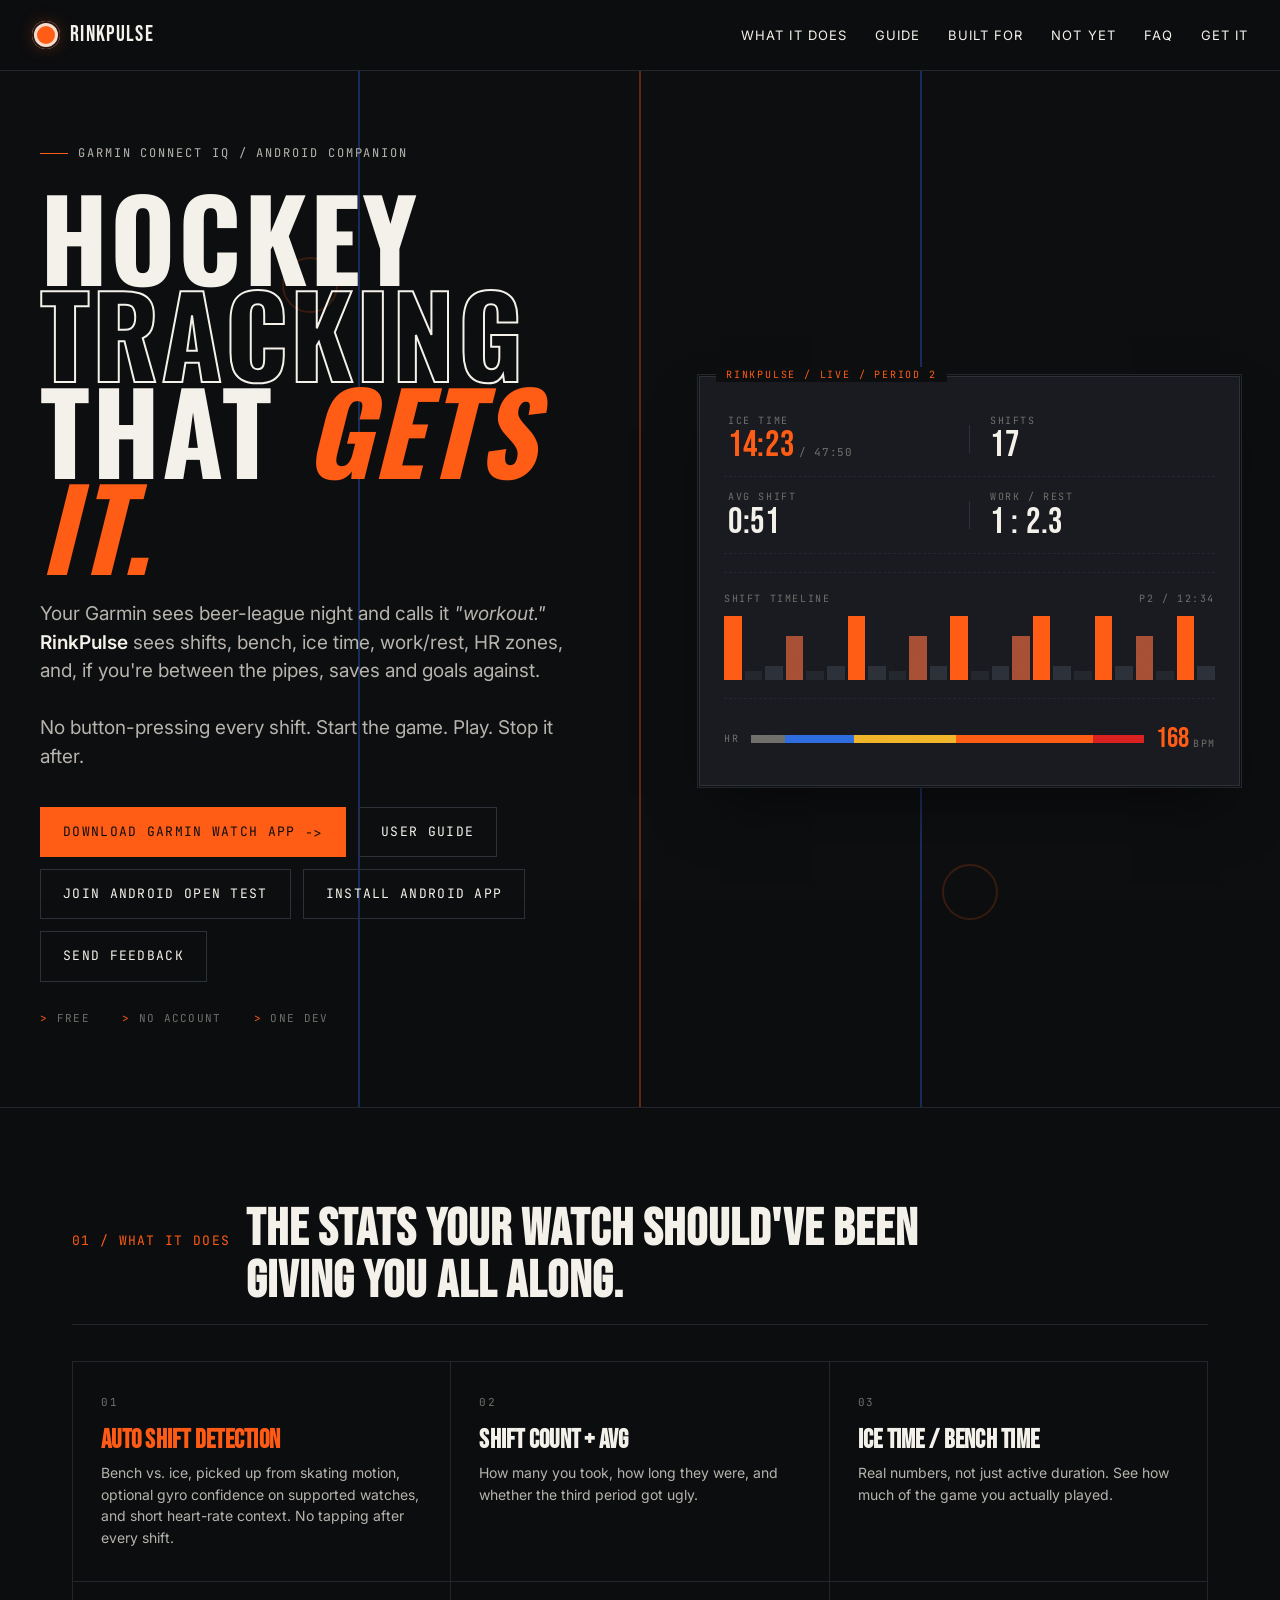
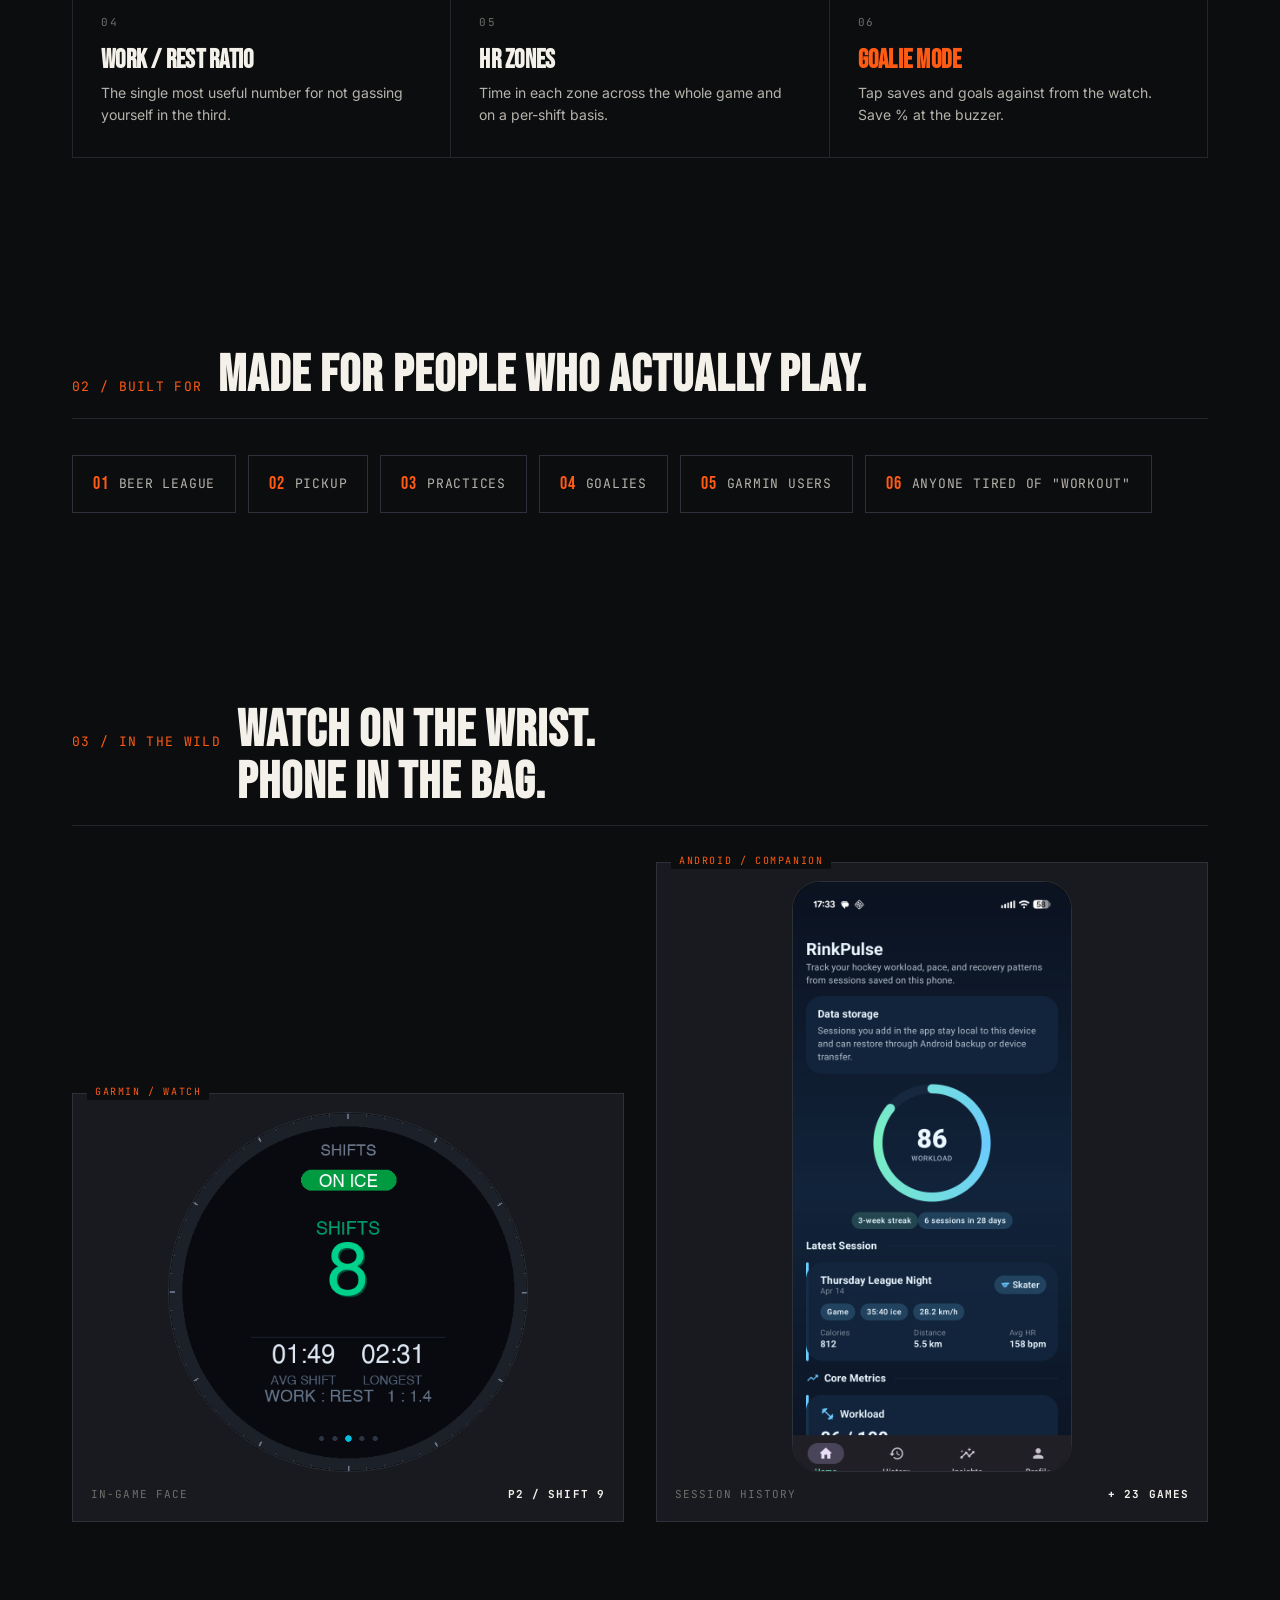
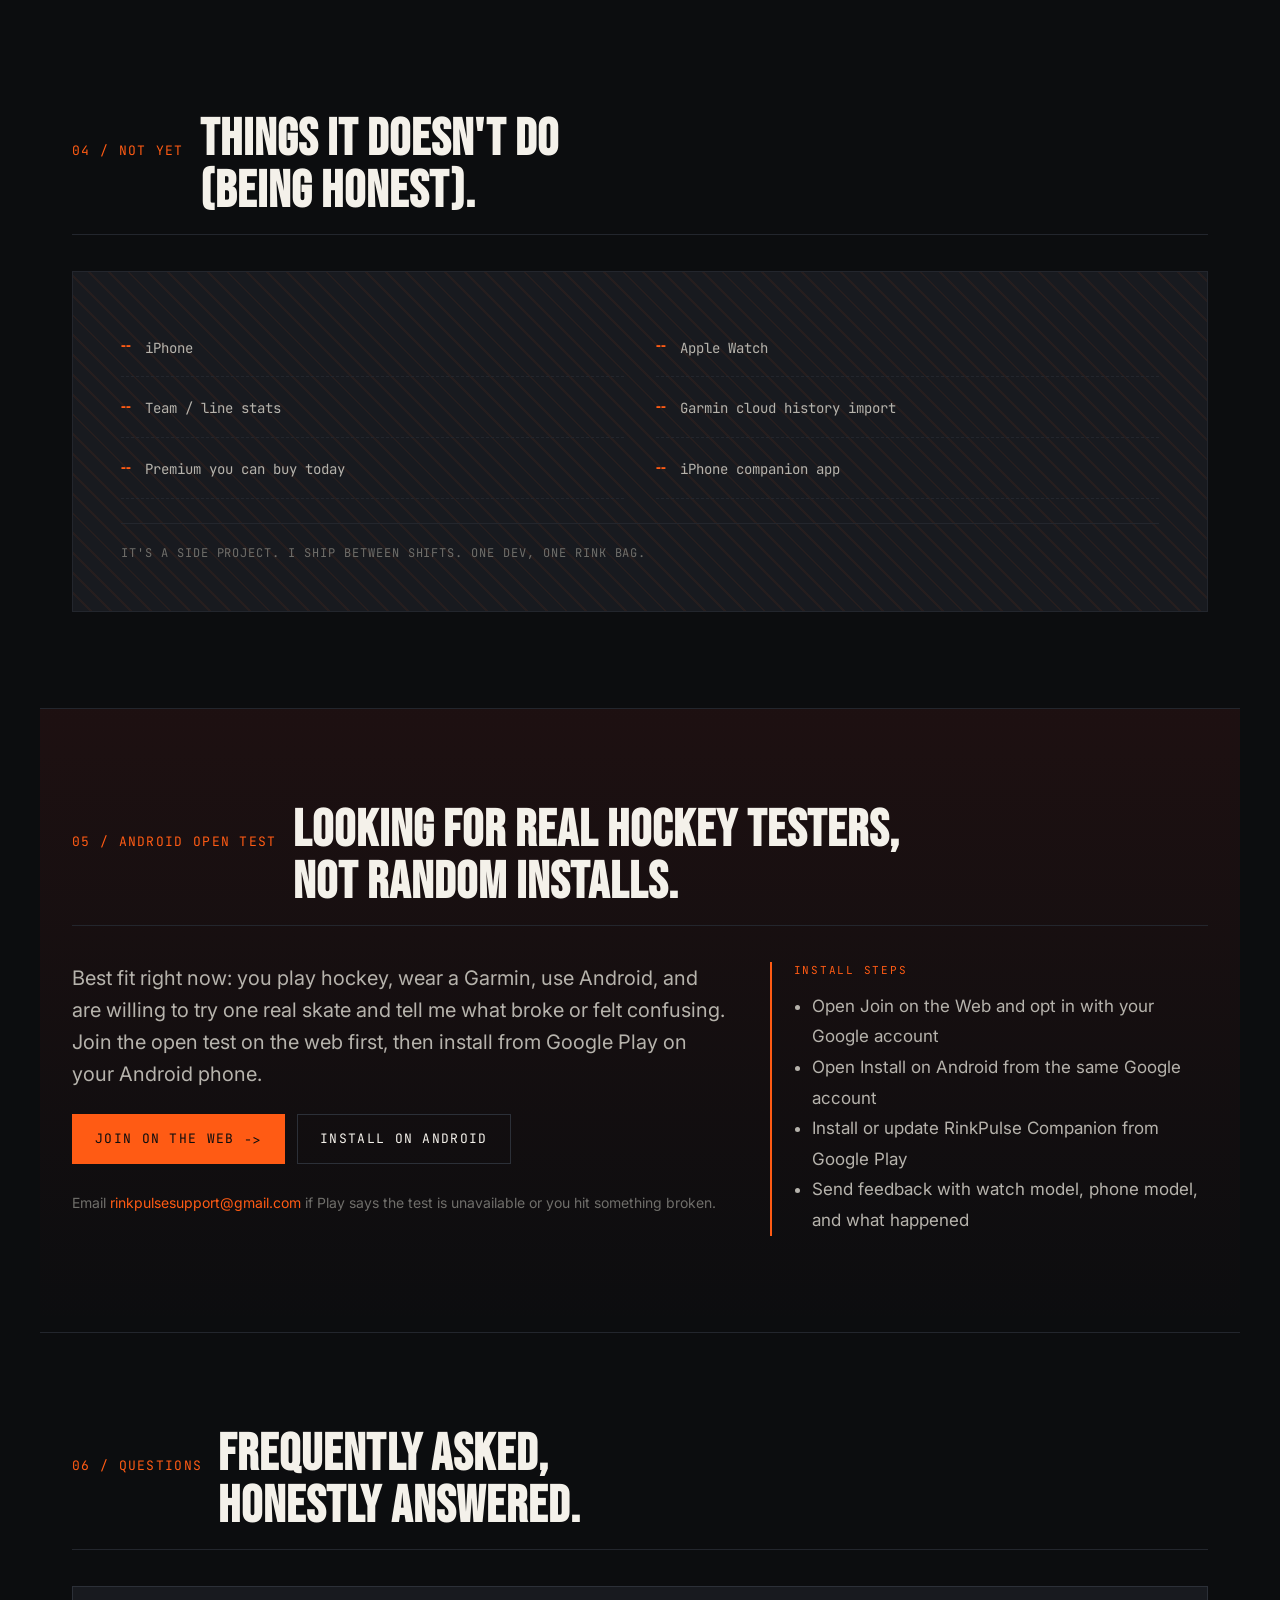
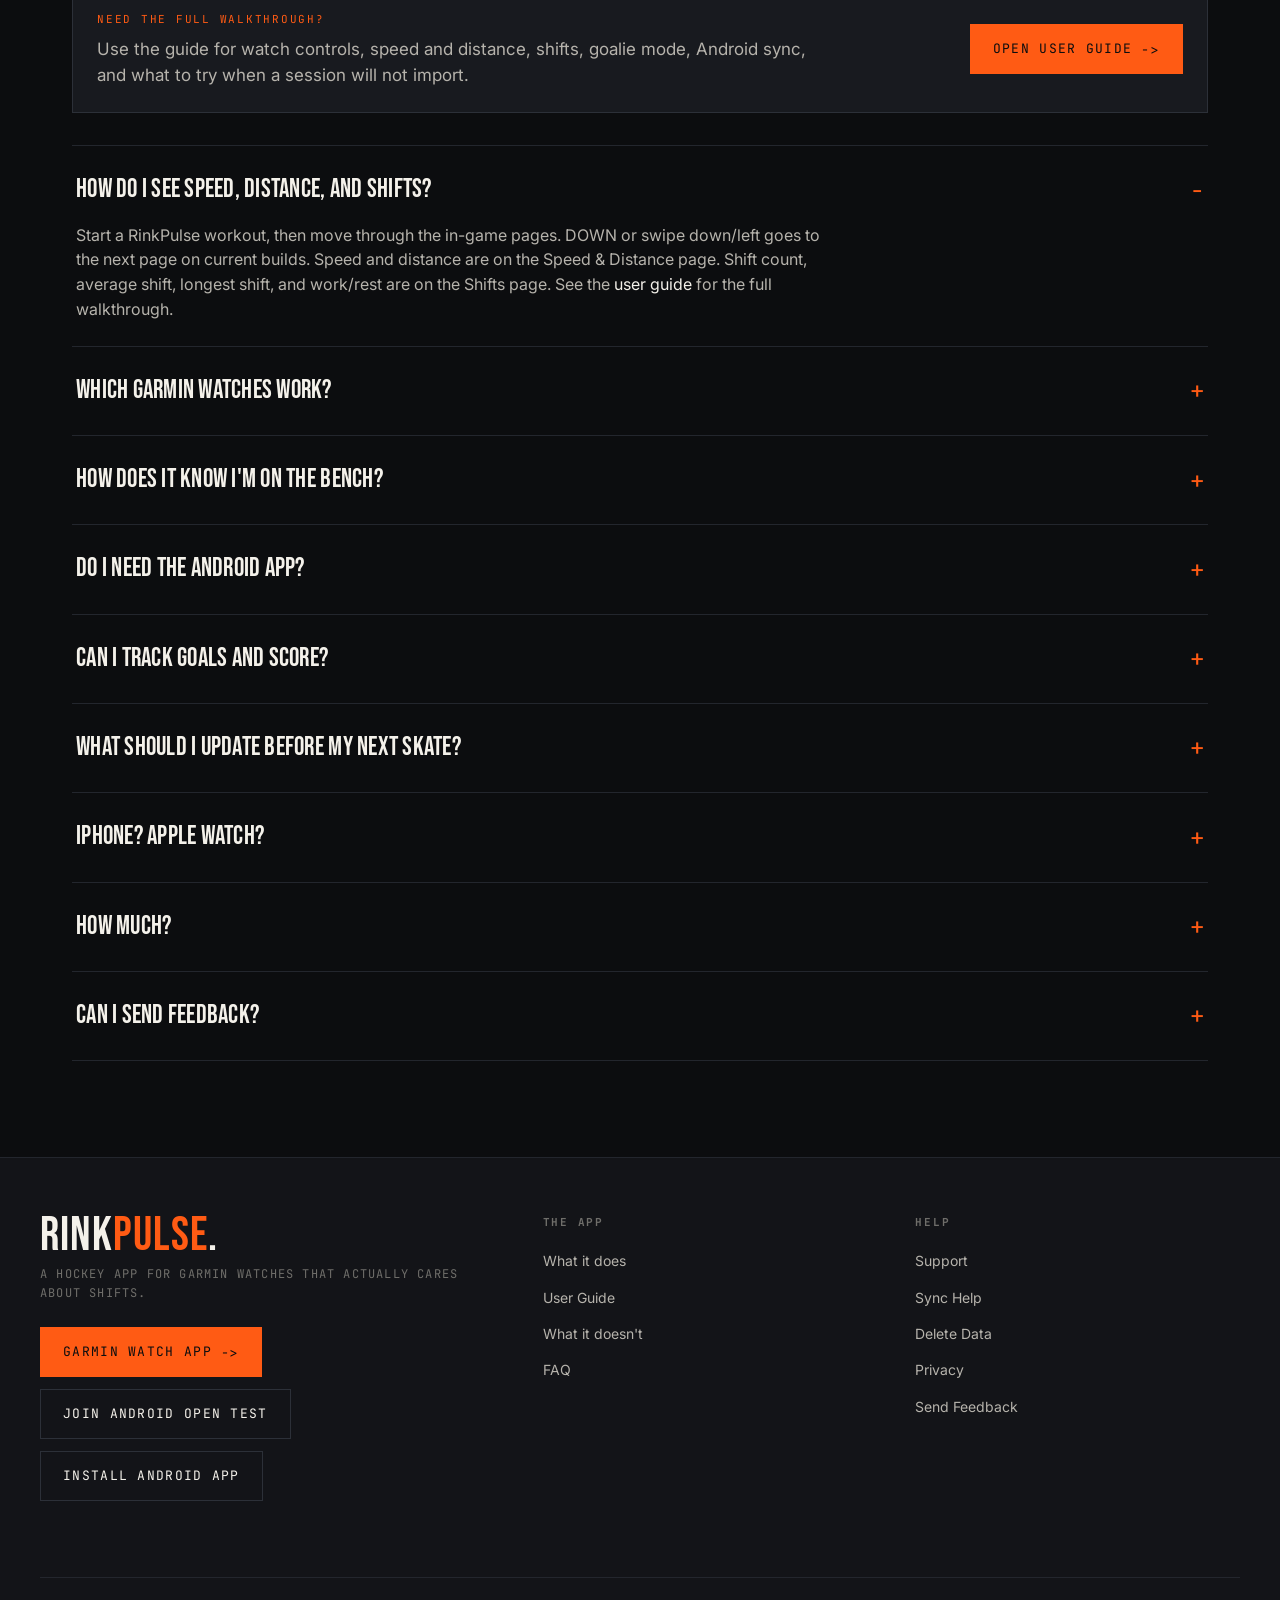
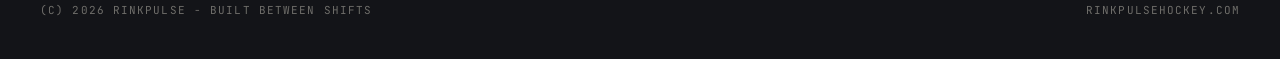
==== index.html @ 3468dbdd "Add Android open test install directions" ====
<!doctype html>
<html lang="en" data-theme="dark" data-hero="stencil">
<head>
<meta charset="utf-8" />
<meta name="viewport" content="width=device-width,initial-scale=1" />
<title>RinkPulse - hockey shifts on your Garmin</title>
<meta name="description" content="A Garmin watch app that actually tracks hockey: shifts, ice time, bench time, work/rest, HR zones, goalie stats. Plus an Android companion." />
<link rel="canonical" href="https://rinkpulsehockey.com/" />
<meta property="og:title" content="RinkPulse - hockey shifts on your Garmin" />
<meta property="og:description" content="A Garmin watch app that tracks hockey shifts, ice time, bench time, work/rest, HR zones, goalie stats, and Android session history." />
<meta property="og:url" content="https://rinkpulsehockey.com/" />
<meta property="og:type" content="website" />
<meta property="og:site_name" content="RinkPulse" />
<meta property="og:image" content="https://rinkpulsehockey.com/assets/logo.png" />
<meta property="og:image:alt" content="RinkPulse logo" />
<meta name="twitter:card" content="summary" />
<meta name="twitter:title" content="RinkPulse - hockey shifts on your Garmin" />
<meta name="twitter:description" content="A Garmin watch app that actually tracks hockey: shifts, ice time, bench time, work/rest, HR zones, goalie stats. Plus an Android companion." />
<meta name="twitter:image" content="https://rinkpulsehockey.com/assets/logo.png" />
<meta name="twitter:image:alt" content="RinkPulse logo" />
<script type="application/ld+json">
{
  "@context": "https://schema.org",
  "@type": "MobileApplication",
  "name": "RinkPulse",
  "operatingSystem": "Garmin Connect IQ, Android",
  "applicationCategory": "SportsApplication",
  "description": "A Garmin watch app that tracks hockey shifts, ice time, bench time, work/rest, HR zones, goalie stats, and Android session history.",
  "url": "https://rinkpulsehockey.com/",
  "image": "https://rinkpulsehockey.com/assets/logo.png",
  "offers": {
    "@type": "Offer",
    "price": "0",
    "priceCurrency": "USD"
  }
}
</script>
<link rel="preconnect" href="https://fonts.googleapis.com" />
<link rel="preconnect" href="https://fonts.gstatic.com" crossorigin />
<link href="https://fonts.googleapis.com/css2?family=Bebas+Neue&family=Oswald:wght@500;700&family=Inter:wght@400;500;600&family=JetBrains+Mono:wght@400;500&family=Playfair+Display:ital,wght@1,900&display=swap" rel="stylesheet" />
<link rel="stylesheet" href="styles.css" />
</head>
<body>

<!-- =============== NAV =============== -->
<header class="nav">
  <a class="brand" href="#top">
    <span class="brand-mark" aria-hidden="true"></span>
    RINKPULSE
  </a>
  <nav class="nav-links">
    <a href="#what">What it does</a>
    <a href="guide.html">Guide</a>
    <a href="#built-for">Built for</a>
    <a href="#not-yet">Not yet</a>
    <a href="#faq">FAQ</a>
    <a href="#get">Get it</a>
  </nav>
</header>

<!-- =============== HERO =============== -->
<section class="hero" id="top">
  <div class="hero-rink-lines" aria-hidden="true"></div>
  <div class="hero-center-line" aria-hidden="true"></div>
  <div class="hero-faceoff f1" aria-hidden="true"></div>
  <div class="hero-faceoff f2" aria-hidden="true"></div>

  <div class="hero-grid">
    <div>
      <div class="hero-eyebrow">Garmin Connect IQ / Android Companion</div>
      <h1 class="hero-title">
        Hockey<br />
        <span class="stroke">tracking</span><br />
        that <span class="accent">gets it.</span>
      </h1>
      <p class="hero-sub">
        Your Garmin sees beer-league night and calls it <em>"workout."</em>
        <strong>RinkPulse</strong> sees shifts, bench, ice time, work/rest, HR zones, and, if you're between the pipes, saves and goals against.
        <br /><br />
        No button-pressing every shift. Start the game. Play. Stop it after.
      </p>
      <div class="hero-ctas">
        <a class="btn btn-primary" href="#get-watch">Download Garmin Watch App <span class="btn-arrow">-&gt;</span></a>
        <a class="btn" href="guide.html">User Guide</a>
        <a class="btn" href="https://play.google.com/apps/testing/com.rinkpulse.companion" target="_blank" rel="noopener">Join Android Open Test</a>
        <a class="btn" href="https://play.google.com/store/apps/details?id=com.rinkpulse.companion" target="_blank" rel="noopener">Install Android App</a>
        <a class="btn" href="mailto:rinkpulsesupport@gmail.com">Send Feedback</a>
      </div>
      <div class="hero-meta">
        <span>Free</span>
        <span>No Account</span>
        <span>One Dev</span>
      </div>
    </div>

    <!-- Scoreboard mock -->
    <div class="scoreboard" aria-label="Sample game stats">
      <div class="sb-row">
        <div>
          <div class="sb-label">Ice time</div>
          <div class="sb-value accent">14:23<span class="sb-unit">/ 47:50</span></div>
        </div>
        <div class="sb-divider"></div>
        <div>
          <div class="sb-label">Shifts</div>
          <div class="sb-value">17</div>
        </div>
      </div>
      <div class="sb-row">
        <div>
          <div class="sb-label">Avg shift</div>
          <div class="sb-value">0:51</div>
        </div>
        <div class="sb-divider"></div>
        <div>
          <div class="sb-label">Work / rest</div>
          <div class="sb-value">1 : 2.3</div>
        </div>
      </div>

      <div class="shift-chart" aria-label="Shift timeline">
        <div class="shift-chart-label">
          <span>Shift Timeline</span>
          <span>P2 / 12:34</span>
        </div>
        <div class="shift-bars" aria-hidden="true">
          <span class="shift-bar ice"></span>
          <span class="shift-bar bench-low"></span>
          <span class="shift-bar bench"></span>
          <span class="shift-bar ice-mid"></span>
          <span class="shift-bar bench-low"></span>
          <span class="shift-bar bench"></span>
          <span class="shift-bar ice"></span>
          <span class="shift-bar bench"></span>
          <span class="shift-bar bench-low"></span>
          <span class="shift-bar ice-mid"></span>
          <span class="shift-bar bench"></span>
          <span class="shift-bar ice"></span>
          <span class="shift-bar bench-low"></span>
          <span class="shift-bar bench"></span>
          <span class="shift-bar ice-mid"></span>
          <span class="shift-bar ice"></span>
          <span class="shift-bar bench"></span>
          <span class="shift-bar bench-low"></span>
          <span class="shift-bar ice"></span>
          <span class="shift-bar bench"></span>
          <span class="shift-bar ice-mid"></span>
          <span class="shift-bar bench-low"></span>
          <span class="shift-bar ice"></span>
          <span class="shift-bar bench"></span>
        </div>
      </div>

      <div class="hr-strip">
        <div class="hr-label">HR</div>
        <div class="hr-bar" aria-hidden="true">
          <span class="z1"></span>
          <span class="z2"></span>
          <span class="z3"></span>
          <span class="z4"></span>
          <span class="z5"></span>
        </div>
        <div class="hr-bpm">168<small>BPM</small></div>
      </div>
    </div>
  </div>
</section>

<!-- =============== WHAT IT DOES =============== -->
<section class="section" id="what">
  <div class="section-head">
    <span class="section-num">01 / WHAT IT DOES</span>
    <h2 class="section-title">The stats your watch should've been<br />giving you all along.</h2>
  </div>

  <div class="features">
    <div class="feature highlight">
      <div class="feature-num">01</div>
      <h3 class="feature-title">Auto Shift Detection</h3>
      <p class="feature-desc">Bench vs. ice, picked up from skating motion, optional gyro confidence on supported watches, and short heart-rate context. No tapping after every shift.</p>
    </div>
    <div class="feature">
      <div class="feature-num">02</div>
      <h3 class="feature-title">Shift Count + Avg</h3>
      <p class="feature-desc">How many you took, how long they were, and whether the third period got ugly.</p>
    </div>
    <div class="feature">
      <div class="feature-num">03</div>
      <h3 class="feature-title">Ice Time / Bench Time</h3>
      <p class="feature-desc">Real numbers, not just active duration. See how much of the game you actually played.</p>
    </div>
    <div class="feature">
      <div class="feature-num">04</div>
      <h3 class="feature-title">Work / Rest Ratio</h3>
      <p class="feature-desc">The single most useful number for not gassing yourself in the third.</p>
    </div>
    <div class="feature">
      <div class="feature-num">05</div>
      <h3 class="feature-title">HR Zones</h3>
      <p class="feature-desc">Time in each zone across the whole game and on a per-shift basis.</p>
    </div>
    <div class="feature highlight">
      <div class="feature-num">06</div>
      <h3 class="feature-title">Goalie Mode</h3>
      <p class="feature-desc">Tap saves and goals against from the watch. Save % at the buzzer.</p>
    </div>
  </div>
</section>

<!-- =============== BUILT FOR =============== -->
<section class="section" id="built-for">
  <div class="section-head">
    <span class="section-num">02 / BUILT FOR</span>
    <h2 class="section-title">Made for people who actually play.</h2>
  </div>

  <div class="chips">
    <span class="chip"><span class="chip-num">01</span> Beer League</span>
    <span class="chip"><span class="chip-num">02</span> Pickup</span>
    <span class="chip"><span class="chip-num">03</span> Practices</span>
    <span class="chip"><span class="chip-num">04</span> Goalies</span>
    <span class="chip"><span class="chip-num">05</span> Garmin Users</span>
    <span class="chip"><span class="chip-num">06</span> Anyone Tired Of "Workout"</span>
  </div>
</section>

<!-- =============== SAMPLE / SCREENS =============== -->
<section class="section" id="screens">
  <div class="section-head">
    <span class="section-num">03 / IN THE WILD</span>
    <h2 class="section-title">Watch on the wrist.<br />Phone in the bag.</h2>
  </div>

  <div class="screens">
    <div class="device device-watch">
      <div class="device-label">GARMIN / WATCH</div>
      <div class="device-frame">
        <img src="assets/watch-screenshot.png" alt="RinkPulse Garmin watch shift screen" />
      </div>
      <div class="device-foot">
        <span>In-game face</span>
        <strong>P2 / SHIFT 9</strong>
      </div>
    </div>

    <div class="device device-phone">
      <div class="device-label">ANDROID / COMPANION</div>
      <div class="device-frame">
        <img src="assets/phone-screenshot.png" alt="RinkPulse Android Companion home screen" />
      </div>
      <div class="device-foot">
        <span>Session history</span>
        <strong>+ 23 GAMES</strong>
      </div>
    </div>
  </div>
</section>

<!-- =============== NOT YET =============== -->
<section class="section" id="not-yet">
  <div class="section-head">
    <span class="section-num">04 / NOT YET</span>
    <h2 class="section-title">Things it doesn't do<br />(being honest).</h2>
  </div>

  <div class="not-yet">
    <ul class="not-yet-list">
      <li>iPhone</li>
      <li>Apple Watch</li>
      <li>Team / line stats</li>
      <li>Garmin cloud history import</li>
      <li>Premium you can buy today</li>
      <li>iPhone companion app</li>
    </ul>
    <div class="not-yet-aside">
      It's a side project. I ship between shifts. One dev, one rink bag.
    </div>
  </div>
</section>

<!-- =============== FAQ =============== -->
<section class="section beta-section" id="beta">
  <div class="section-head">
    <span class="section-num">05 / ANDROID OPEN TEST</span>
    <h2 class="section-title">Looking for real hockey testers,<br />not random installs.</h2>
  </div>

  <div class="beta-grid">
    <div>
      <p class="beta-copy">
        Best fit right now: you play hockey, wear a Garmin, use Android, and are willing to try one real skate and tell me what broke or felt confusing. Join the open test on the web first, then install from Google Play on your Android phone.
      </p>
      <div class="hero-ctas">
        <a class="btn btn-primary" href="https://play.google.com/apps/testing/com.rinkpulse.companion" target="_blank" rel="noopener">Join on the Web <span class="btn-arrow">-&gt;</span></a>
        <a class="btn" href="https://play.google.com/store/apps/details?id=com.rinkpulse.companion" target="_blank" rel="noopener">Install on Android</a>
      </div>
      <p class="beta-email-fallback">Email <a href="mailto:rinkpulsesupport@gmail.com?subject=RinkPulse%20Android%20Open%20Test%20Feedback">rinkpulsesupport@gmail.com</a> if Play says the test is unavailable or you hit something broken.</p>
    </div>
    <div class="beta-checklist" aria-label="Open test feedback details">
      <div class="beta-checklist-title">Install steps</div>
      <ul>
        <li>Open Join on the Web and opt in with your Google account</li>
        <li>Open Install on Android from the same Google account</li>
        <li>Install or update RinkPulse Companion from Google Play</li>
        <li>Send feedback with watch model, phone model, and what happened</li>
      </ul>
    </div>
  </div>
</section>

<section class="section" id="faq">
  <div class="section-head">
    <span class="section-num">06 / QUESTIONS</span>
    <h2 class="section-title">Frequently asked,<br />honestly answered.</h2>
  </div>

  <div class="faq-guide-link">
    <div>
      <div class="faq-guide-kicker">Need the full walkthrough?</div>
      <p>Use the guide for watch controls, speed and distance, shifts, goalie mode, Android sync, and what to try when a session will not import.</p>
    </div>
    <a class="btn btn-primary" href="guide.html">Open User Guide <span class="btn-arrow">-&gt;</span></a>
  </div>

  <div class="faq">
    <details open>
      <summary>How do I see speed, distance, and shifts?</summary>
      <div class="faq-body">Start a RinkPulse workout, then move through the in-game pages. DOWN or swipe down/left goes to the next page on current builds. Speed and distance are on the Speed &amp; Distance page. Shift count, average shift, longest shift, and work/rest are on the Shifts page. See the <a href="guide.html">user guide</a> for the full walkthrough.</div>
    </details>
    <details>
      <summary>Which Garmin watches work?</summary>
      <div class="faq-body">A wide set of Forerunner, fenix, Instinct, Venu, vivoactive, epix, Enduro, MARQ, D2, Descent, and Approach watches that support Connect IQ watch apps. If your watch can install third-party Connect IQ apps, it may be supported.</div>
    </details>
    <details>
      <summary>How does it know I'm on the bench?</summary>
      <div class="faq-body">Motion, speed/distance evidence when available, short heart-rate context, and gyroscope-backed confidence on supported watches. It is not perfect, especially on weird bench changes or short shifts, but the goal is no button pressing every shift.</div>
    </details>
    <details>
      <summary>Do I need the Android app?</summary>
      <div class="faq-body">No. The watch works standalone and shows you workout stats post-game. The Android app is for keeping session history, looking at HR/shift charts on a bigger screen, and editing score or personal stats after a manual entry or Garmin import. If you want to help test Android, join the Play open test and send feedback with your Garmin watch model, Android phone model, and what kind of skate you tried.</div>
    </details>
    <details>
      <summary>Can I track goals and score?</summary>
      <div class="faq-body">Yes, but skater scorekeeping is handled in RinkPulse Companion after the session instead of on the watch during play. Open the session on Android and use Edit Stats for goals, assists, plus/minus, team score, opponent score, or notes. Goalie mode still supports save and goal-against entry from the watch.</div>
    </details>
    <details>
      <summary>What should I update before my next skate?</summary>
      <div class="faq-body">Update RinkPulse on your Garmin watch from Connect IQ and update RinkPulse Companion on Android from Google Play or the open test link. Open the Android app once after updating so it can check the watch connection and prepare its local history backup. If your Android history looks wrong, do not uninstall or clear app storage before contacting support.</div>
    </details>
    <details>
      <summary>iPhone? Apple Watch?</summary>
      <div class="faq-body">Not yet. Possibly. No promise on timing. It's a side project.</div>
    </details>
    <details>
      <summary>How much?</summary>
      <div class="faq-body">Free right now. No ads. The Garmin watch app and local Android history do not require an account. Optional Android cloud saves use a RinkPulse Companion sign-in. Premium purchase is not live.</div>
    </details>
    <details>
      <summary>Can I send feedback?</summary>
      <div class="faq-body">Please. <a href="mailto:rinkpulsesupport@gmail.com">rinkpulsesupport@gmail.com</a>. Bug reports with watch model, phone model, and what happened are gold.</div>
    </details>
  </div>
</section>

<!-- =============== FOOTER =============== -->
<footer class="footer" id="get">
  <div class="footer-wrap">
    <div>
      <div class="footer-brand">RINK<span class="accent">PULSE</span>.</div>
      <div class="footer-tag">A hockey app for Garmin watches that actually cares about shifts.</div>
      <div class="hero-ctas" style="margin-top:24px;">
        <a id="get-watch" class="btn btn-primary" href="https://apps.garmin.com/en-US/apps/036b4e61-03af-4946-bc52-89ec13ca7724" target="_blank" rel="noopener">Garmin Watch App <span class="btn-arrow">-&gt;</span></a>
        <a id="get-android" class="btn" href="https://play.google.com/apps/testing/com.rinkpulse.companion" target="_blank" rel="noopener">Join Android Open Test</a>
        <a class="btn" href="https://play.google.com/store/apps/details?id=com.rinkpulse.companion" target="_blank" rel="noopener">Install Android App</a>
      </div>
    </div>
    <div class="footer-col">
      <h4>The App</h4>
      <ul>
        <li><a href="#what">What it does</a></li>
        <li><a href="guide.html">User Guide</a></li>
        <li><a href="#not-yet">What it doesn't</a></li>
        <li><a href="#faq">FAQ</a></li>
      </ul>
    </div>
    <div class="footer-col">
      <h4>Help</h4>
      <ul>
        <li><a href="support.html">Support</a></li>
        <li><a href="guide.html#sync">Sync Help</a></li>
        <li><a href="data-deletion.html">Delete Data</a></li>
        <li><a href="privacy-policy.html">Privacy</a></li>
        <li><a href="mailto:rinkpulsesupport@gmail.com">Send Feedback</a></li>
      </ul>
    </div>
  </div>
  <div class="footer-base">
    <span>(c) 2026 RinkPulse - Built between shifts</span>
    <span>rinkpulsehockey.com</span>
  </div>
</footer>

</body>
</html>
---- styles.css ----
/* RinkPulse - locker-room dark, penalty-box orange */

:root {
  --bg: #0c0d0f;
  --bg-2: #131418;
  --panel: #181a1f;
  --line: #23262d;
  --line-2: #2c3038;
  --ink: #f4f1ea;
  --ink-dim: #b6b3ac;
  --ink-mute: #6f6e6a;
  --accent: #ff5b14;        /* penalty-box orange */
  --accent-ink: #0c0d0f;
  --hr-low: #2d6cdf;
  --hr-mid: #f0b429;
  --hr-high: #ff5b14;
  --hr-max: #d92020;
  --grain: 0.04;
  --display: "Bebas Neue", "Oswald", "Helvetica Neue", Arial, sans-serif;
  --body: "Inter", "Helvetica Neue", Arial, sans-serif;
  --mono: "JetBrains Mono", ui-monospace, "SF Mono", Menlo, monospace;
}

[data-theme="ice"] {
  --bg: #f3f5f8;
  --bg-2: #e7ecf2;
  --panel: #ffffff;
  --line: #d6dde6;
  --line-2: #c1cad6;
  --ink: #0c1018;
  --ink-dim: #3b4250;
  --ink-mute: #7a8392;
  --accent-ink: #ffffff;
  --grain: 0.025;
}

* { box-sizing: border-box; }
html, body { margin: 0; padding: 0; }
body {
  background: var(--bg);
  color: var(--ink);
  font-family: var(--body);
  font-size: 17px;
  line-height: 1.55;
  -webkit-font-smoothing: antialiased;
  text-rendering: optimizeLegibility;
  overflow-x: hidden;
}
img { max-width: 100%; display: block; }
a { color: var(--ink); text-decoration: none; }
a:hover { color: var(--accent); }

/* Subtle film grain over everything */
body::before {
  content: "";
  position: fixed; inset: 0;
  pointer-events: none;
  z-index: 100;
  background-image: url("data:image/svg+xml;utf8,<svg xmlns='http://www.w3.org/2000/svg' width='160' height='160'><filter id='n'><feTurbulence type='fractalNoise' baseFrequency='0.9' numOctaves='2' stitchTiles='stitch'/><feColorMatrix values='0 0 0 0 1  0 0 0 0 1  0 0 0 0 1  0 0 0 0.6 0'/></filter><rect width='100%' height='100%' filter='url(%23n)' opacity='1'/></svg>");
  opacity: var(--grain);
  mix-blend-mode: overlay;
}

/* ----------------- NAV ----------------- */
.nav {
  position: sticky; top: 0; z-index: 50;
  display: flex; align-items: center; justify-content: space-between;
  padding: 18px 32px;
  background: color-mix(in oklab, var(--bg) 88%, transparent);
  backdrop-filter: blur(10px);
  border-bottom: 1px solid var(--line);
}
.brand {
  display: flex; align-items: center; gap: 10px;
  font-family: var(--display);
  letter-spacing: 0.06em;
  font-size: 22px;
}
.brand-mark {
  width: 28px; height: 28px;
  border-radius: 50%;
  background: var(--ink);
  position: relative;
  display: grid; place-items: center;
  box-shadow: inset 0 0 0 2px var(--bg);
}
.brand-mark::after {
  content: "";
  width: 18px; height: 18px; border-radius: 50%;
  background: var(--accent);
  box-shadow: 0 0 18px color-mix(in oklab, var(--accent) 60%, transparent);
  animation: pulse 1.6s ease-in-out infinite;
}
@keyframes pulse {
  0%, 100% { transform: scale(0.85); opacity: 0.7; }
  50% { transform: scale(1.05); opacity: 1; }
}
.nav-links {
  display: flex; gap: 28px;
  font-size: 13px; letter-spacing: 0.08em;
  text-transform: uppercase;
  color: var(--ink-dim);
}
.nav-links a:hover { color: var(--ink); }
@media (max-width: 720px) { .nav-links { display: none; } }

/* ----------------- LAYOUT ----------------- */
.section {
  max-width: 1200px;
  margin: 0 auto;
  padding: 96px 32px;
}
.section-head {
  display: flex; align-items: baseline; gap: 16px;
  margin-bottom: 36px;
  border-bottom: 1px solid var(--line);
  padding-bottom: 16px;
}
.section-num {
  font-family: var(--mono);
  font-size: 13px;
  color: var(--accent);
  letter-spacing: 0.1em;
}
.section-title {
  font-family: var(--display);
  font-size: 52px;
  letter-spacing: 0.02em;
  margin: 0;
  line-height: 1;
}
@media (max-width: 720px) {
  .section { padding: 72px 22px; }
  .section-head { display: block; }
  .section-title { font-size: 38px; margin-top: 12px; }
}

/* ----------------- HERO ----------------- */
.hero {
  position: relative;
  padding: 64px 32px 80px;
  border-bottom: 1px solid var(--line);
  overflow: hidden;
}
.hero-rink-lines {
  position: absolute; inset: 0;
  pointer-events: none;
  opacity: 0.5;
}
.hero-rink-lines::before, .hero-rink-lines::after {
  content: "";
  position: absolute;
  top: 0; bottom: 0;
  width: 2px;
}
.hero-rink-lines::before { left: 28%; background: color-mix(in oklab, var(--hr-low) 70%, transparent); }
.hero-rink-lines::after { right: 28%; background: color-mix(in oklab, var(--hr-low) 70%, transparent); }
.hero-center-line {
  position: absolute; left: 50%; top: 0; bottom: 0;
  width: 2px; background: var(--accent);
  opacity: 0.35;
  transform: translateX(-50%);
}
.hero-faceoff {
  position: absolute;
  width: 56px; height: 56px;
  border-radius: 50%;
  border: 2px solid var(--accent);
  opacity: 0.18;
  pointer-events: none;
}
.hero-faceoff.f1 { top: 18%; left: 22%; }
.hero-faceoff.f2 { bottom: 18%; right: 22%; }

.hero-grid {
  position: relative;
  max-width: 1200px;
  margin: 0 auto;
  display: grid;
  grid-template-columns: 1.1fr 1fr;
  gap: 64px;
  align-items: center;
}
@media (max-width: 980px) {
  .hero-grid { grid-template-columns: 1fr; gap: 48px; }
}

.hero-eyebrow {
  display: inline-flex; align-items: center; gap: 10px;
  font-family: var(--mono);
  font-size: 12px;
  letter-spacing: 0.16em;
  text-transform: uppercase;
  color: var(--ink-dim);
  margin-bottom: 24px;
}
.hero-eyebrow::before {
  content: ""; width: 28px; height: 1px; background: var(--accent);
}

.hero-title {
  font-family: var(--display);
  font-size: 112px;
  line-height: 0.86;
  letter-spacing: 0;
  margin: 0 0 28px;
  text-transform: uppercase;
}
.hero-title .accent { color: var(--accent); font-style: italic; }
.hero-title .stroke {
  -webkit-text-stroke: 2px var(--ink);
  color: transparent;
}
@media (max-width: 980px) {
  .hero-title { font-size: 86px; }
}
@media (max-width: 560px) {
  .hero { padding: 44px 20px 64px; }
  .hero-title { font-size: 62px; }
}

.hero-sub {
  font-size: 19px;
  color: var(--ink-dim);
  max-width: 540px;
  margin: 0 0 36px;
  line-height: 1.5;
}
.hero-sub strong { color: var(--ink); font-weight: 600; }

.hero-ctas {
  display: flex; flex-wrap: wrap; gap: 12px;
  margin-bottom: 28px;
}
.btn {
  display: inline-flex; align-items: center; gap: 10px;
  padding: 14px 22px;
  font-family: var(--mono);
  font-size: 13px;
  letter-spacing: 0.1em;
  text-transform: uppercase;
  border: 1px solid var(--line-2);
  background: transparent;
  color: var(--ink);
  cursor: pointer;
  transition: all 0.18s ease;
}
.btn:hover { border-color: var(--ink); color: var(--ink); transform: translateY(-1px); }
.btn-primary {
  background: var(--accent);
  border-color: var(--accent);
  color: var(--accent-ink);
}
.btn-primary:hover { background: var(--ink); border-color: var(--ink); color: var(--bg); }
.btn-arrow { font-family: var(--body); }

.hero-meta {
  display: flex; gap: 32px;
  font-family: var(--mono);
  font-size: 11px;
  letter-spacing: 0.12em;
  text-transform: uppercase;
  color: var(--ink-mute);
}
.hero-meta span::before { content: "> "; color: var(--accent); }

/* ----------------- SCOREBOARD ----------------- */
.scoreboard {
  position: relative;
  background: var(--panel);
  border: 1px solid var(--line-2);
  padding: 24px;
  font-family: var(--mono);
  box-shadow:
    0 0 0 1px var(--bg),
    0 0 0 2px var(--line),
    0 30px 60px -20px rgba(0,0,0,0.6);
}
.scoreboard::before {
  content: "RINKPULSE / LIVE / PERIOD 2";
  position: absolute;
  top: -10px; left: 16px;
  background: var(--bg);
  padding: 0 10px;
  font-size: 10px;
  letter-spacing: 0.18em;
  color: var(--accent);
}
.sb-row {
  display: grid;
  grid-template-columns: 1fr auto 1fr;
  gap: 20px;
  align-items: center;
  padding: 12px 4px;
  border-bottom: 1px dashed var(--line);
}
.sb-row:last-child { border-bottom: none; }
.sb-label {
  font-size: 10px;
  letter-spacing: 0.16em;
  text-transform: uppercase;
  color: var(--ink-mute);
}
.sb-value {
  font-family: var(--display);
  font-size: 36px;
  letter-spacing: 0.02em;
  line-height: 1;
}
.sb-value.accent { color: var(--accent) !important; }
.sb-value.accent .sb-unit { color: var(--ink-mute); }
.sb-unit {
  font-family: var(--mono);
  font-size: 11px;
  color: var(--ink-mute);
  margin-left: 4px;
}
.sb-divider {
  width: 1px; height: 28px;
  background: var(--line-2);
  justify-self: center;
}

.shift-chart {
  margin-top: 18px;
  padding-top: 18px;
  border-top: 1px dashed var(--line);
}
.shift-chart-label {
  display: flex; justify-content: space-between;
  font-size: 10px;
  letter-spacing: 0.16em;
  text-transform: uppercase;
  color: var(--ink-mute);
  margin-bottom: 10px;
}
.shift-bars {
  display: grid;
  grid-template-columns: repeat(24, 1fr);
  gap: 3px;
  height: 64px;
  align-items: end;
}
.shift-bar {
  background: var(--line-2);
  height: 30%;
  position: relative;
  transition: height 0.3s ease;
}
.shift-bar.ice { background: var(--accent); height: 100%; }
.shift-bar.ice-mid { background: color-mix(in oklab, var(--accent) 60%, var(--line-2)); height: 70%; }
.shift-bar.bench { background: var(--line-2); height: 22%; }
.shift-bar.bench-low { background: var(--line); height: 14%; }

.hr-strip {
  margin-top: 18px;
  padding-top: 18px;
  border-top: 1px dashed var(--line);
  display: flex;
  align-items: center;
  gap: 12px;
}
.hr-label {
  font-size: 10px;
  letter-spacing: 0.16em;
  text-transform: uppercase;
  color: var(--ink-mute);
}
.hr-bar {
  flex: 1;
  height: 8px;
  display: flex;
  border-radius: 0;
  overflow: hidden;
}
.hr-bar > span { display: block; height: 100%; }
.hr-bar .z1 { background: var(--ink-mute); flex: 1; }
.hr-bar .z2 { background: var(--hr-low); flex: 2; }
.hr-bar .z3 { background: var(--hr-mid); flex: 3; }
.hr-bar .z4 { background: var(--hr-high); flex: 4; }
.hr-bar .z5 { background: var(--hr-max); flex: 1.5; }
.hr-bpm {
  font-family: var(--display);
  font-size: 28px;
  color: var(--accent);
}
.hr-bpm small { font-family: var(--mono); font-size: 10px; color: var(--ink-mute); margin-left: 4px; letter-spacing: 0.12em; }

/* ----------------- FEATURES ----------------- */
.features {
  display: grid;
  grid-template-columns: repeat(3, 1fr);
  gap: 0;
  border-top: 1px solid var(--line);
  border-left: 1px solid var(--line);
}
.feature {
  border-right: 1px solid var(--line);
  border-bottom: 1px solid var(--line);
  padding: 32px 28px;
  position: relative;
  transition: background 0.2s ease;
}
.feature:hover { background: var(--bg-2); }
.feature-num {
  font-family: var(--mono);
  font-size: 11px;
  letter-spacing: 0.16em;
  color: var(--ink-mute);
  margin-bottom: 16px;
}
.feature-title {
  font-family: var(--display);
  font-size: 26px;
  letter-spacing: 0.01em;
  margin: 0 0 8px;
  line-height: 1.05;
}
.feature-desc {
  font-size: 14px;
  color: var(--ink-dim);
  margin: 0;
}
.feature.highlight .feature-title { color: var(--accent); }
@media (max-width: 880px) { .features { grid-template-columns: repeat(2, 1fr); } }
@media (max-width: 560px) { .features { grid-template-columns: 1fr; } }

/* ----------------- BUILT FOR (chips) ----------------- */
.chips {
  display: flex; flex-wrap: wrap; gap: 12px;
}
.chip {
  display: inline-flex; align-items: center; gap: 10px;
  padding: 14px 20px;
  border: 1px solid var(--line-2);
  font-family: var(--mono);
  font-size: 13px;
  letter-spacing: 0.06em;
  text-transform: uppercase;
  color: var(--ink-dim);
  transition: all 0.18s ease;
}
.chip:hover {
  border-color: var(--accent);
  color: var(--ink);
}
.chip-num {
  font-family: var(--display);
  font-size: 18px;
  color: var(--accent);
}

/* ----------------- HONESTY (not yet) ----------------- */
.not-yet {
  background: var(--panel);
  border: 1px solid var(--line);
  padding: 48px;
  position: relative;
}
.not-yet::before {
  content: "";
  position: absolute;
  inset: 0;
  background: repeating-linear-gradient(
    45deg,
    transparent 0,
    transparent 12px,
    color-mix(in oklab, var(--accent) 6%, transparent) 12px,
    color-mix(in oklab, var(--accent) 6%, transparent) 14px
  );
  pointer-events: none;
}
.not-yet-list {
  position: relative;
  list-style: none;
  padding: 0; margin: 0;
  display: grid;
  grid-template-columns: repeat(2, 1fr);
  gap: 4px 32px;
}
.not-yet-list li {
  font-family: var(--mono);
  font-size: 14px;
  padding: 14px 0;
  border-bottom: 1px dashed var(--line);
  display: flex; align-items: center; gap: 14px;
  color: var(--ink-dim);
}
.not-yet-list li::before {
  content: "--";
  color: var(--accent);
  font-family: var(--display);
  font-size: 18px;
}
.not-yet-aside {
  position: relative;
  margin-top: 24px;
  padding-top: 20px;
  border-top: 1px solid var(--line);
  font-family: var(--mono);
  font-size: 12px;
  letter-spacing: 0.08em;
  color: var(--ink-mute);
  text-transform: uppercase;
}
@media (max-width: 640px) { .not-yet-list { grid-template-columns: 1fr; } .not-yet { padding: 28px; } }

/* ----------------- SAMPLE / SCREENS ----------------- */
.screens {
  display: grid;
  grid-template-columns: 1fr 1fr;
  gap: 32px;
  align-items: end;
}
@media (max-width: 880px) { .screens { grid-template-columns: 1fr; } }

.device {
  position: relative;
  background: var(--panel);
  border: 1px solid var(--line-2);
  padding: 18px;
}
.device-label {
  position: absolute;
  top: -10px; left: 14px;
  background: var(--bg);
  padding: 0 8px;
  font-family: var(--mono);
  font-size: 10px;
  letter-spacing: 0.16em;
  color: var(--accent);
}
.device-frame {
  background: #000;
  border: 1px solid var(--line-2);
  display: grid; place-items: center;
  color: var(--ink-mute);
  font-family: var(--mono);
  font-size: 11px;
  letter-spacing: 0.12em;
  text-transform: uppercase;
  text-align: center;
  position: relative;
  overflow: hidden;
}
.device-frame .placeholder-stripes {
  position: absolute; inset: 0;
  background: repeating-linear-gradient(
    -45deg,
    #0e0f12 0,
    #0e0f12 14px,
    #16181d 14px,
    #16181d 28px
  );
  opacity: 0.9;
}
.device-frame .placeholder-text {
  position: relative;
  background: rgba(0,0,0,0.5);
  padding: 8px 12px;
  border: 1px dashed var(--line-2);
}
.device-frame img {
  width: 100%;
  height: 100%;
  object-fit: cover;
  position: relative;
  z-index: 1;
}
.device-watch .device-frame {
  width: 100%;
  aspect-ratio: 1 / 1;
  border-radius: 50%;
  max-width: 360px;
  margin: 0 auto;
}
.device-watch .device-frame img { border-radius: 50%; }
.device-phone .device-frame {
  width: 100%;
  aspect-ratio: 9 / 19;
  max-width: 280px;
  margin: 0 auto;
  border-radius: 28px;
}
.device-phone .device-frame img { border-radius: 26px; }
.device-foot {
  margin-top: 14px;
  display: flex; justify-content: space-between;
  font-family: var(--mono);
  font-size: 11px;
  letter-spacing: 0.1em;
  color: var(--ink-mute);
  text-transform: uppercase;
}
.device-foot strong { color: var(--ink); }

/* ----------------- FAQ ----------------- */
.faq-guide-link {
  display: grid;
  grid-template-columns: 1fr auto;
  gap: 24px;
  align-items: center;
  margin-bottom: 32px;
  padding: 24px;
  border: 1px solid var(--line-2);
  background: var(--panel);
}
.faq-guide-kicker {
  font-family: var(--mono);
  font-size: 11px;
  letter-spacing: 0.16em;
  text-transform: uppercase;
  color: var(--accent);
  margin-bottom: 8px;
}
.faq-guide-link p {
  color: var(--ink-dim);
  margin: 0;
  max-width: 740px;
}
@media (max-width: 760px) {
  .faq-guide-link {
    grid-template-columns: 1fr;
    gap: 18px;
  }
  .faq-guide-link .btn {
    justify-content: center;
    width: 100%;
  }
}
.faq {
  border-top: 1px solid var(--line);
}
.faq details {
  border-bottom: 1px solid var(--line);
  padding: 24px 4px;
  cursor: pointer;
}
.faq summary {
  list-style: none;
  display: flex; justify-content: space-between; align-items: center;
  font-family: var(--display);
  font-size: 26px;
  letter-spacing: 0.01em;
  cursor: pointer;
}
@media (max-width: 560px) {
  .faq summary { font-size: 22px; }
}
.faq summary::-webkit-details-marker { display: none; }
.faq summary::after {
  content: "+";
  color: var(--accent);
  font-family: var(--mono);
  font-size: 24px;
  transition: transform 0.2s ease;
}
.faq details[open] summary::after { content: "-"; }
.faq-body {
  margin-top: 12px;
  color: var(--ink-dim);
  font-size: 16px;
  max-width: 760px;
}

/* ----------------- BETA ----------------- */
.beta-section {
  border-top: 1px solid var(--line);
  border-bottom: 1px solid var(--line);
  background: linear-gradient(180deg, rgba(232, 53, 42, 0.08), rgba(255,255,255,0));
}
.beta-grid {
  display: grid;
  grid-template-columns: 1.2fr 0.8fr;
  gap: 40px;
  align-items: start;
}
@media (max-width: 760px) {
  .beta-grid { grid-template-columns: 1fr; gap: 24px; }
}
.beta-copy {
  max-width: 760px;
  color: var(--ink-dim);
  font-size: 20px;
  line-height: 1.6;
  margin: 0 0 24px;
}
.beta-email-fallback {
  color: var(--ink-mute);
  font-size: 14px;
  margin: 10px 0 0;
}
.beta-email-fallback a {
  color: var(--accent);
  overflow-wrap: anywhere;
}
.beta-checklist {
  border-left: 2px solid var(--accent);
  padding-left: 22px;
}
.beta-checklist-title {
  font-family: var(--mono);
  font-size: 11px;
  letter-spacing: 0.16em;
  text-transform: uppercase;
  color: var(--accent);
  margin-bottom: 12px;
}
.beta-checklist ul {
  margin: 0;
  padding-left: 18px;
  color: var(--ink-dim);
  line-height: 1.8;
}

/* ----------------- FOOTER ----------------- */
.footer {
  border-top: 1px solid var(--line);
  padding: 56px 32px 40px;
  background: var(--bg-2);
}
.footer-wrap {
  max-width: 1200px;
  margin: 0 auto;
  display: grid;
  grid-template-columns: 1.4fr 1fr 1fr;
  gap: 48px;
  align-items: start;
}
@media (max-width: 760px) {
  .footer-wrap { grid-template-columns: 1fr; gap: 32px; }
}
.footer-brand {
  font-family: var(--display);
  font-size: 48px;
  letter-spacing: 0.02em;
  line-height: 0.9;
  margin: 0 0 8px;
}
.footer-brand .accent { color: var(--accent); }
.footer-tag {
  font-family: var(--mono);
  font-size: 12px;
  letter-spacing: 0.1em;
  color: var(--ink-mute);
  text-transform: uppercase;
}
.footer-col h4 {
  font-family: var(--mono);
  font-size: 11px;
  letter-spacing: 0.16em;
  text-transform: uppercase;
  color: var(--ink-mute);
  margin: 0 0 16px;
}
.footer-col ul { list-style: none; padding: 0; margin: 0; display: grid; gap: 10px; }
.footer-col a { color: var(--ink-dim); font-size: 14px; }
.footer-col a:hover { color: var(--accent); }
.footer-base {
  max-width: 1200px;
  margin: 48px auto 0;
  padding-top: 24px;
  border-top: 1px solid var(--line);
  display: flex; justify-content: space-between; gap: 16px;
  font-family: var(--mono);
  font-size: 11px;
  letter-spacing: 0.1em;
  color: var(--ink-mute);
  text-transform: uppercase;
  flex-wrap: wrap;
}

/* ----------------- DOC PAGES (privacy/support) ----------------- */
.doc { font-family: var(--body); background: var(--bg); color: var(--ink); }
.doc-wrap {
  width: min(100%, 760px);
  max-width: 760px;
  margin: 0 auto;
  padding: 64px 24px 96px;
}
.guide-wrap {
  width: min(100%, 880px);
  max-width: 880px;
}
.doc-back {
  font-family: var(--mono);
  font-size: 12px;
  letter-spacing: 0.12em;
  text-transform: uppercase;
  color: var(--accent);
  display: inline-block;
  margin-bottom: 32px;
}
.doc h1 {
  font-family: var(--display);
  font-size: 56px;
  letter-spacing: 0.02em;
  margin: 0 0 8px;
  line-height: 1;
}
@media (max-width: 560px) {
  .doc h1 { font-size: 42px; }
}
.doc h2 {
  font-family: var(--display);
  font-size: 24px;
  letter-spacing: 0.02em;
  margin: 36px 0 8px;
  color: var(--accent);
}
.doc h3 {
  font-family: var(--body);
  font-size: 17px;
  margin: 24px 0 4px;
}
.doc p, .doc li {
  color: var(--ink-dim);
  overflow-wrap: break-word;
}
.doc ul, .doc ol { padding-left: 22px; }
.doc li { margin: 7px 0; }
.doc-meta {
  font-family: var(--mono);
  font-size: 12px;
  color: var(--ink-mute);
  letter-spacing: 0.1em;
  text-transform: uppercase;
  margin-bottom: 32px;
}
.doc a { color: var(--accent); }
.doc a:hover { text-decoration: underline; }
.doc-action {
  display: inline-flex;
  align-items: center;
  margin: 8px 0;
  padding: 12px 16px;
  border: 1px solid var(--accent);
  color: var(--accent);
  font-family: var(--mono);
  font-size: 12px;
  letter-spacing: 0.1em;
  text-transform: uppercase;
}
.doc-copy-email {
  display: inline-block;
  margin: 0 0 8px;
  padding: 10px 12px;
  border: 1px solid var(--line-2);
  color: var(--ink);
  font-family: var(--mono);
  font-size: 13px;
  overflow-wrap: anywhere;
}
.doc-nav {
  display: flex;
  flex-wrap: wrap;
  gap: 10px;
  margin: 28px 0 36px;
  padding-top: 18px;
  border-top: 1px solid var(--line);
}
.doc-nav a {
  display: inline-flex;
  padding: 8px 10px;
  border: 1px solid var(--line-2);
  color: var(--ink-dim);
  font-family: var(--mono);
  font-size: 11px;
  letter-spacing: 0.1em;
  text-transform: uppercase;
}
.doc-nav a:hover {
  border-color: var(--accent);
  color: var(--accent);
  text-decoration: none;
}
.doc-grid {
  display: grid;
  grid-template-columns: repeat(2, minmax(0, 1fr));
  gap: 22px;
  margin: 18px 0 24px;
}
.doc-grid section,
.doc-callout {
  border: 1px solid var(--line);
  background: var(--panel);
  padding: 18px;
}
.doc-grid h3 {
  margin-top: 0;
  color: var(--ink);
}
.doc-callout {
  margin: 22px 0;
  color: var(--ink-dim);
}
.doc-callout strong {
  display: block;
  color: var(--accent);
  margin-bottom: 6px;
}
.doc-steps li::marker {
  color: var(--accent);
  font-family: var(--mono);
}
@media (max-width: 720px) {
  .doc-grid { grid-template-columns: 1fr; }
  .doc-nav a { width: 100%; justify-content: center; }
}

/* ----------------- HERO VARIANTS ----------------- */
[data-hero="stencil"] .hero-title { font-family: "Oswald", var(--display); font-weight: 700; letter-spacing: 0.02em; }

[data-hero="terminal"] .hero { background: var(--bg-2); }
[data-hero="terminal"] .hero-title {
  font-family: var(--mono);
  font-size: 72px;
  line-height: 1;
  letter-spacing: 0;
  text-transform: none;
}
[data-hero="terminal"] .hero-title .stroke { -webkit-text-stroke: 0; color: var(--accent); }
[data-hero="terminal"] .hero-title .accent { font-style: normal; }
[data-hero="terminal"] .hero-title::before { content: "$ "; color: var(--ink-mute); }
[data-hero="terminal"] .scoreboard { font-family: var(--mono); }

[data-hero="editorial"] .hero-title {
  font-family: "Playfair Display", "Times New Roman", serif;
  font-style: italic;
  font-weight: 900;
  text-transform: none;
  letter-spacing: 0;
  font-size: 104px;
}
[data-hero="editorial"] .hero-title .stroke { -webkit-text-stroke: 1.5px var(--ink); }
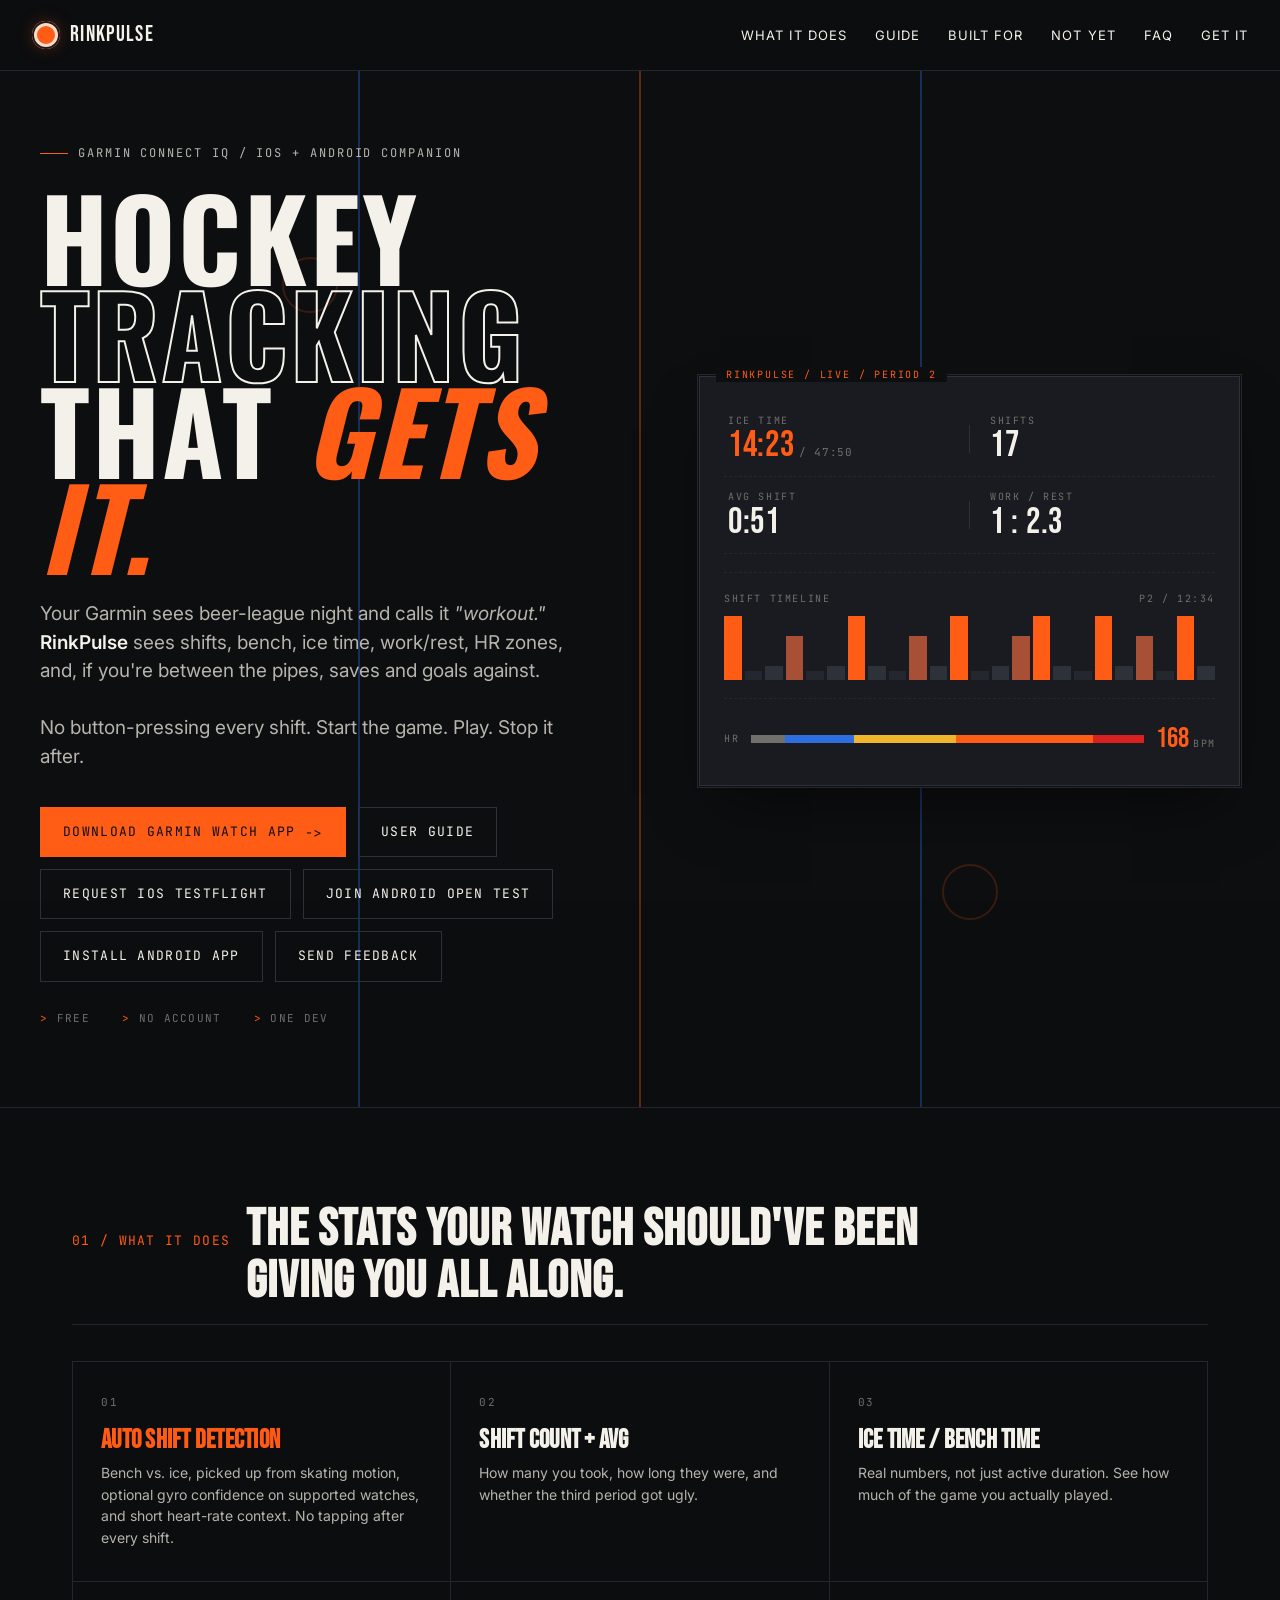
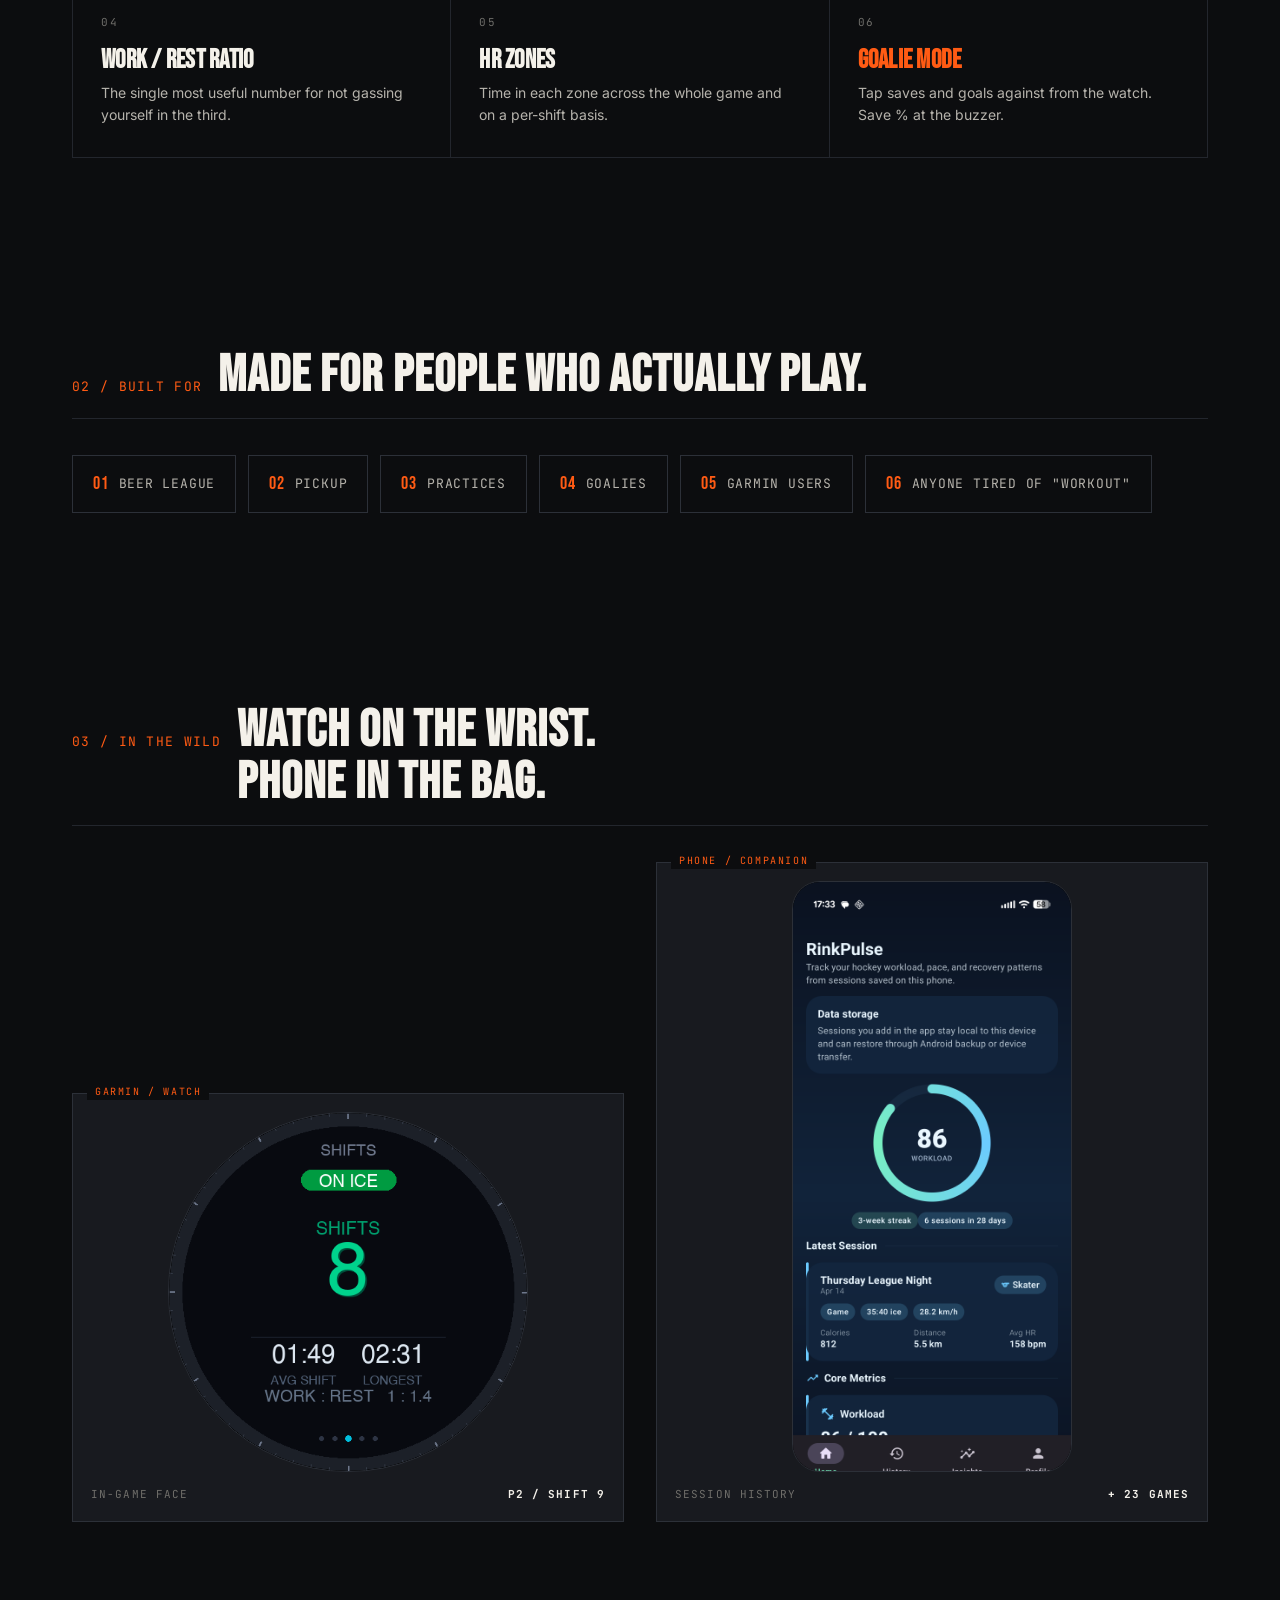
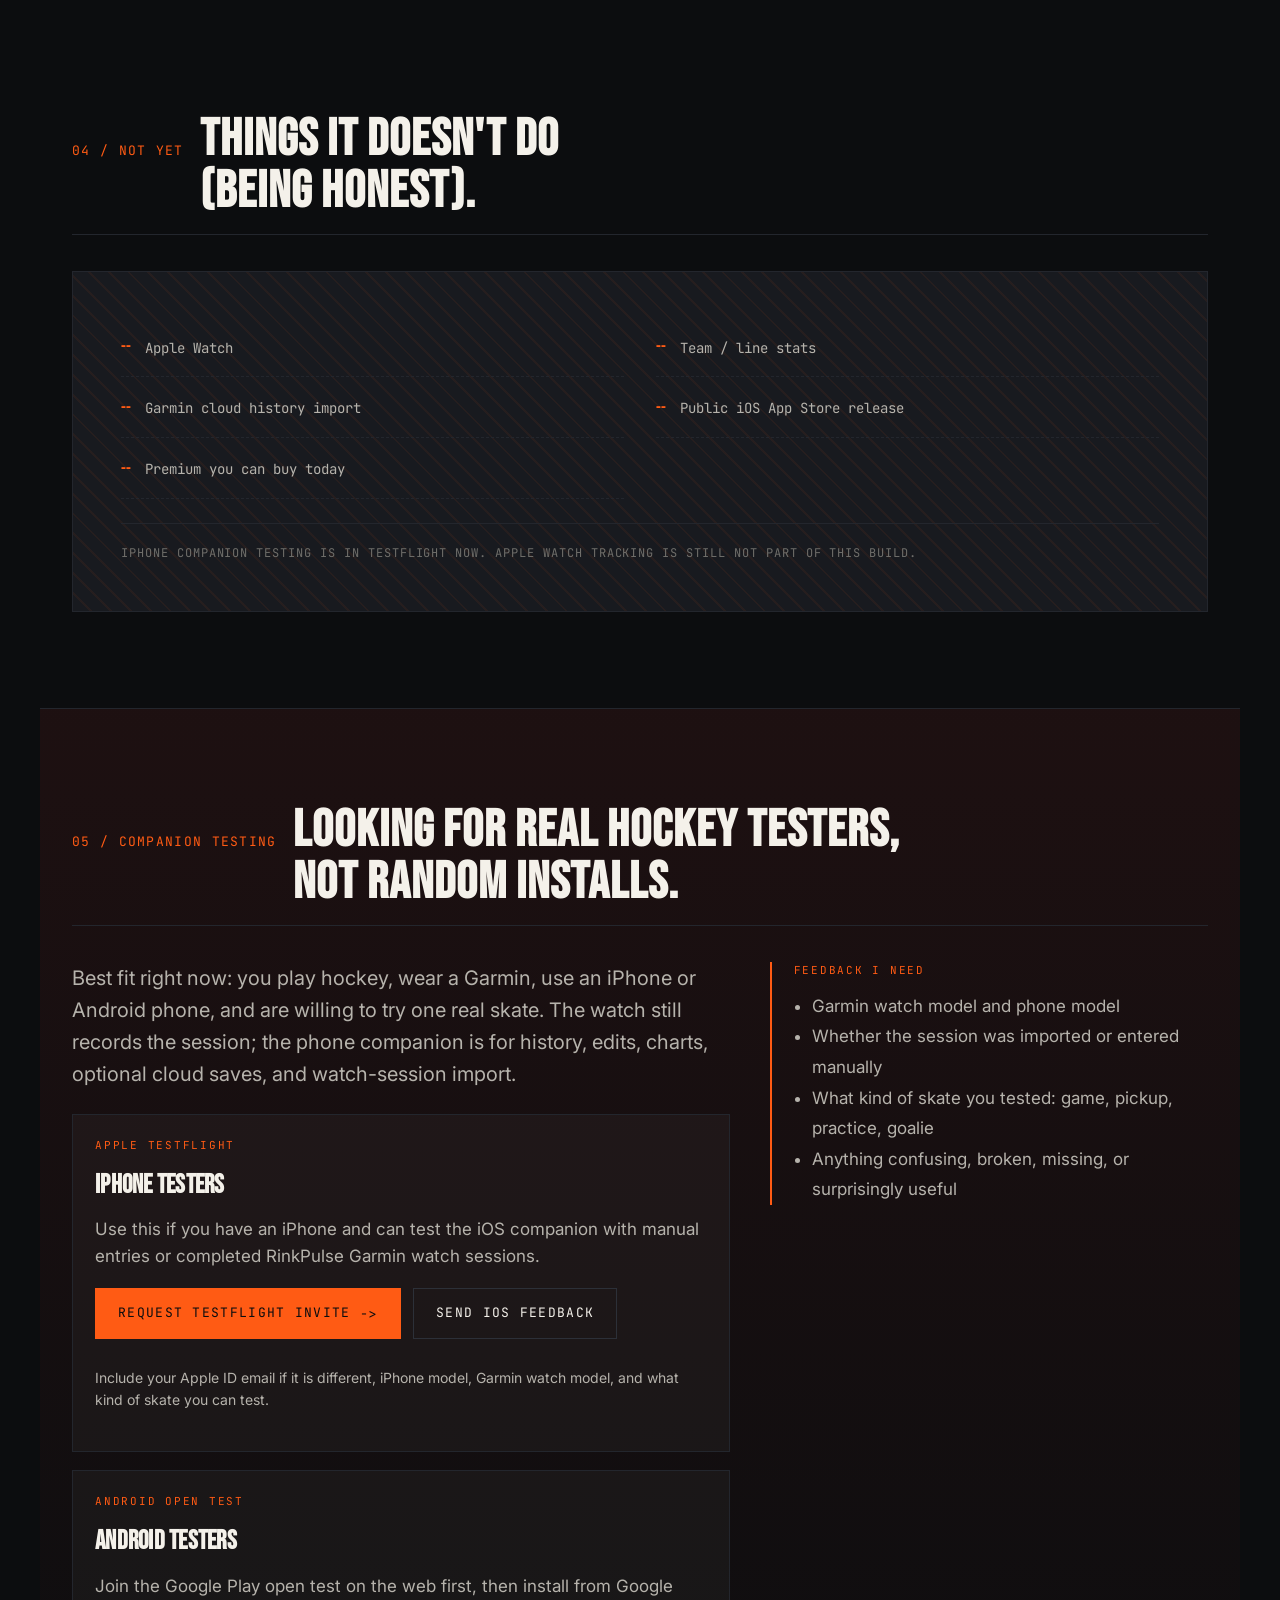
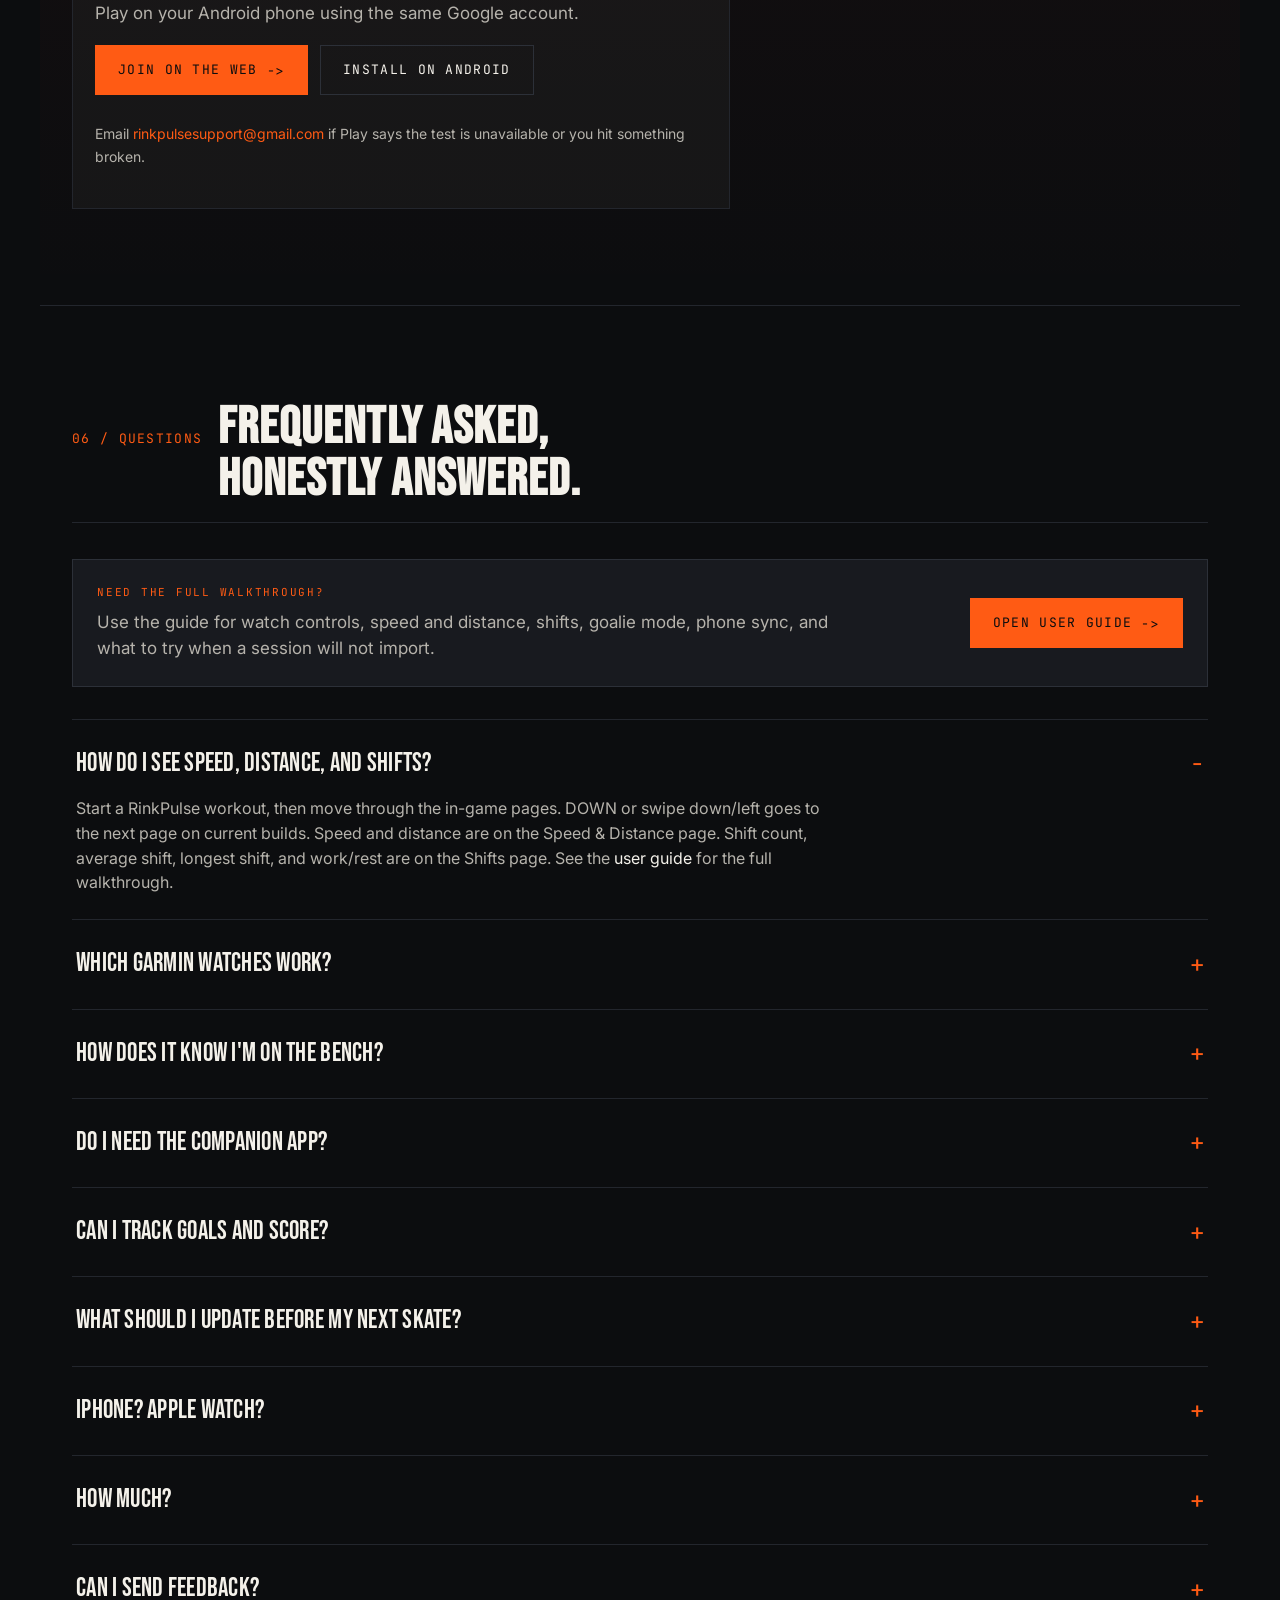
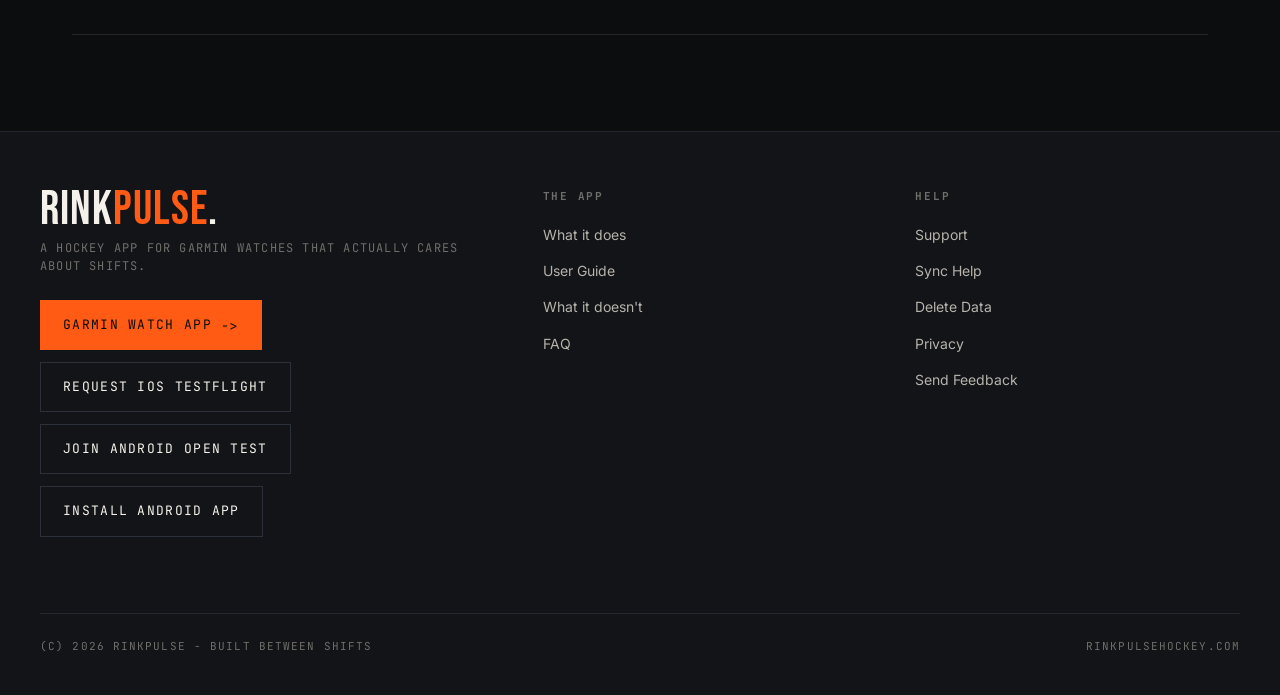
==== commit 79b002bc: "Update site for iOS TestFlight testers" ====
--- a/index.html
+++ b/index.html
@@ -4,10 +4,10 @@
 <meta charset="utf-8" />
 <meta name="viewport" content="width=device-width,initial-scale=1" />
 <title>RinkPulse - hockey shifts on your Garmin</title>
-<meta name="description" content="A Garmin watch app that actually tracks hockey: shifts, ice time, bench time, work/rest, HR zones, goalie stats. Plus an Android companion." />
+<meta name="description" content="A Garmin watch app that actually tracks hockey: shifts, ice time, bench time, work/rest, HR zones, goalie stats. Plus iOS TestFlight and Android companion testing." />
 <link rel="canonical" href="https://rinkpulsehockey.com/" />
 <meta property="og:title" content="RinkPulse - hockey shifts on your Garmin" />
-<meta property="og:description" content="A Garmin watch app that tracks hockey shifts, ice time, bench time, work/rest, HR zones, goalie stats, and Android session history." />
+<meta property="og:description" content="A Garmin watch app that tracks hockey shifts, ice time, bench time, work/rest, HR zones, goalie stats, and iOS or Android session history." />
 <meta property="og:url" content="https://rinkpulsehockey.com/" />
 <meta property="og:type" content="website" />
 <meta property="og:site_name" content="RinkPulse" />
@@ -15,7 +15,7 @@
 <meta property="og:image:alt" content="RinkPulse logo" />
 <meta name="twitter:card" content="summary" />
 <meta name="twitter:title" content="RinkPulse - hockey shifts on your Garmin" />
-<meta name="twitter:description" content="A Garmin watch app that actually tracks hockey: shifts, ice time, bench time, work/rest, HR zones, goalie stats. Plus an Android companion." />
+<meta name="twitter:description" content="A Garmin watch app that actually tracks hockey: shifts, ice time, bench time, work/rest, HR zones, goalie stats. Plus iOS TestFlight and Android companion testing." />
 <meta name="twitter:image" content="https://rinkpulsehockey.com/assets/logo.png" />
 <meta name="twitter:image:alt" content="RinkPulse logo" />
 <script type="application/ld+json">
@@ -23,9 +23,9 @@
   "@context": "https://schema.org",
   "@type": "MobileApplication",
   "name": "RinkPulse",
-  "operatingSystem": "Garmin Connect IQ, Android",
+  "operatingSystem": "Garmin Connect IQ, iOS, Android",
   "applicationCategory": "SportsApplication",
-  "description": "A Garmin watch app that tracks hockey shifts, ice time, bench time, work/rest, HR zones, goalie stats, and Android session history.",
+  "description": "A Garmin watch app that tracks hockey shifts, ice time, bench time, work/rest, HR zones, goalie stats, and iOS or Android session history.",
   "url": "https://rinkpulsehockey.com/",
   "image": "https://rinkpulsehockey.com/assets/logo.png",
   "offers": {
@@ -67,7 +67,7 @@
 
   <div class="hero-grid">
     <div>
-      <div class="hero-eyebrow">Garmin Connect IQ / Android Companion</div>
+      <div class="hero-eyebrow">Garmin Connect IQ / iOS + Android Companion</div>
       <h1 class="hero-title">
         Hockey<br />
         <span class="stroke">tracking</span><br />
@@ -82,6 +82,7 @@
       <div class="hero-ctas">
         <a class="btn btn-primary" href="#get-watch">Download Garmin Watch App <span class="btn-arrow">-&gt;</span></a>
         <a class="btn" href="guide.html">User Guide</a>
+        <a class="btn" href="mailto:rinkpulsesupport@gmail.com?subject=RinkPulse%20iOS%20TestFlight%20Invite">Request iOS TestFlight</a>
         <a class="btn" href="https://play.google.com/apps/testing/com.rinkpulse.companion" target="_blank" rel="noopener">Join Android Open Test</a>
         <a class="btn" href="https://play.google.com/store/apps/details?id=com.rinkpulse.companion" target="_blank" rel="noopener">Install Android App</a>
         <a class="btn" href="mailto:rinkpulsesupport@gmail.com">Send Feedback</a>
@@ -244,9 +245,9 @@
     </div>
 
     <div class="device device-phone">
-      <div class="device-label">ANDROID / COMPANION</div>
+      <div class="device-label">PHONE / COMPANION</div>
       <div class="device-frame">
-        <img src="assets/phone-screenshot.png" alt="RinkPulse Android Companion home screen" />
+        <img src="assets/phone-screenshot.png" alt="RinkPulse Companion home screen" />
       </div>
       <div class="device-foot">
         <span>Session history</span>
@@ -265,15 +266,14 @@
 
   <div class="not-yet">
     <ul class="not-yet-list">
-      <li>iPhone</li>
       <li>Apple Watch</li>
       <li>Team / line stats</li>
       <li>Garmin cloud history import</li>
+      <li>Public iOS App Store release</li>
       <li>Premium you can buy today</li>
-      <li>iPhone companion app</li>
     </ul>
     <div class="not-yet-aside">
-      It's a side project. I ship between shifts. One dev, one rink bag.
+      iPhone companion testing is in TestFlight now. Apple Watch tracking is still not part of this build.
     </div>
   </div>
 </section>
@@ -281,28 +281,46 @@
 <!-- =============== FAQ =============== -->
 <section class="section beta-section" id="beta">
   <div class="section-head">
-    <span class="section-num">05 / ANDROID OPEN TEST</span>
+    <span class="section-num">05 / COMPANION TESTING</span>
     <h2 class="section-title">Looking for real hockey testers,<br />not random installs.</h2>
   </div>
 
   <div class="beta-grid">
     <div>
       <p class="beta-copy">
-        Best fit right now: you play hockey, wear a Garmin, use Android, and are willing to try one real skate and tell me what broke or felt confusing. Join the open test on the web first, then install from Google Play on your Android phone.
+        Best fit right now: you play hockey, wear a Garmin, use an iPhone or Android phone, and are willing to try one real skate. The watch still records the session; the phone companion is for history, edits, charts, optional cloud saves, and watch-session import.
       </p>
-      <div class="hero-ctas">
-        <a class="btn btn-primary" href="https://play.google.com/apps/testing/com.rinkpulse.companion" target="_blank" rel="noopener">Join on the Web <span class="btn-arrow">-&gt;</span></a>
-        <a class="btn" href="https://play.google.com/store/apps/details?id=com.rinkpulse.companion" target="_blank" rel="noopener">Install on Android</a>
-      </div>
-      <p class="beta-email-fallback">Email <a href="mailto:rinkpulsesupport@gmail.com?subject=RinkPulse%20Android%20Open%20Test%20Feedback">rinkpulsesupport@gmail.com</a> if Play says the test is unavailable or you hit something broken.</p>
+      <div class="beta-platforms">
+        <section class="beta-card">
+          <div class="beta-checklist-title">Apple TestFlight</div>
+          <h3>iPhone testers</h3>
+          <p>Use this if you have an iPhone and can test the iOS companion with manual entries or completed RinkPulse Garmin watch sessions.</p>
+          <div class="hero-ctas">
+            <a class="btn btn-primary" href="mailto:rinkpulsesupport@gmail.com?subject=RinkPulse%20iOS%20TestFlight%20Invite">Request TestFlight Invite <span class="btn-arrow">-&gt;</span></a>
+            <a class="btn" href="mailto:rinkpulsesupport@gmail.com?subject=RinkPulse%20iOS%20TestFlight%20Feedback">Send iOS Feedback</a>
+          </div>
+          <p class="beta-email-fallback">Include your Apple ID email if it is different, iPhone model, Garmin watch model, and what kind of skate you can test.</p>
+        </section>
+
+        <section class="beta-card">
+          <div class="beta-checklist-title">Android Open Test</div>
+          <h3>Android testers</h3>
+          <p>Join the Google Play open test on the web first, then install from Google Play on your Android phone using the same Google account.</p>
+          <div class="hero-ctas">
+            <a class="btn btn-primary" href="https://play.google.com/apps/testing/com.rinkpulse.companion" target="_blank" rel="noopener">Join on the Web <span class="btn-arrow">-&gt;</span></a>
+            <a class="btn" href="https://play.google.com/store/apps/details?id=com.rinkpulse.companion" target="_blank" rel="noopener">Install on Android</a>
+          </div>
+          <p class="beta-email-fallback">Email <a href="mailto:rinkpulsesupport@gmail.com?subject=RinkPulse%20Android%20Open%20Test%20Feedback">rinkpulsesupport@gmail.com</a> if Play says the test is unavailable or you hit something broken.</p>
+        </section>
+      </div>
     </div>
     <div class="beta-checklist" aria-label="Open test feedback details">
-      <div class="beta-checklist-title">Install steps</div>
+      <div class="beta-checklist-title">Feedback I need</div>
       <ul>
-        <li>Open Join on the Web and opt in with your Google account</li>
-        <li>Open Install on Android from the same Google account</li>
-        <li>Install or update RinkPulse Companion from Google Play</li>
-        <li>Send feedback with watch model, phone model, and what happened</li>
+        <li>Garmin watch model and phone model</li>
+        <li>Whether the session was imported or entered manually</li>
+        <li>What kind of skate you tested: game, pickup, practice, goalie</li>
+        <li>Anything confusing, broken, missing, or surprisingly useful</li>
       </ul>
     </div>
   </div>
@@ -317,7 +335,7 @@
   <div class="faq-guide-link">
     <div>
       <div class="faq-guide-kicker">Need the full walkthrough?</div>
-      <p>Use the guide for watch controls, speed and distance, shifts, goalie mode, Android sync, and what to try when a session will not import.</p>
+      <p>Use the guide for watch controls, speed and distance, shifts, goalie mode, phone sync, and what to try when a session will not import.</p>
     </div>
     <a class="btn btn-primary" href="guide.html">Open User Guide <span class="btn-arrow">-&gt;</span></a>
   </div>
@@ -336,24 +354,24 @@
       <div class="faq-body">Motion, speed/distance evidence when available, short heart-rate context, and gyroscope-backed confidence on supported watches. It is not perfect, especially on weird bench changes or short shifts, but the goal is no button pressing every shift.</div>
     </details>
     <details>
-      <summary>Do I need the Android app?</summary>
-      <div class="faq-body">No. The watch works standalone and shows you workout stats post-game. The Android app is for keeping session history, looking at HR/shift charts on a bigger screen, and editing score or personal stats after a manual entry or Garmin import. If you want to help test Android, join the Play open test and send feedback with your Garmin watch model, Android phone model, and what kind of skate you tried.</div>
+      <summary>Do I need the companion app?</summary>
+      <div class="faq-body">No. The watch works standalone and shows you workout stats post-game. The iOS and Android companion apps are for keeping session history, looking at HR/shift charts on a bigger screen, editing score or personal stats after a manual entry or Garmin import, and optionally syncing RinkPulse history after sign-in.</div>
     </details>
     <details>
       <summary>Can I track goals and score?</summary>
-      <div class="faq-body">Yes, but skater scorekeeping is handled in RinkPulse Companion after the session instead of on the watch during play. Open the session on Android and use Edit Stats for goals, assists, plus/minus, team score, opponent score, or notes. Goalie mode still supports save and goal-against entry from the watch.</div>
+      <div class="faq-body">Yes, but skater scorekeeping is handled in RinkPulse Companion after the session instead of on the watch during play. Open the session on iPhone or Android and use Edit Stats for goals, assists, plus/minus, team score, opponent score, or notes. Goalie mode still supports save and goal-against entry from the watch.</div>
     </details>
     <details>
       <summary>What should I update before my next skate?</summary>
-      <div class="faq-body">Update RinkPulse on your Garmin watch from Connect IQ and update RinkPulse Companion on Android from Google Play or the open test link. Open the Android app once after updating so it can check the watch connection and prepare its local history backup. If your Android history looks wrong, do not uninstall or clear app storage before contacting support.</div>
+      <div class="faq-body">Update RinkPulse on your Garmin watch from Connect IQ and update RinkPulse Companion on iPhone through TestFlight or on Android from Google Play. Open the companion app once after updating so it can check the watch connection and prepare local history.</div>
     </details>
     <details>
       <summary>iPhone? Apple Watch?</summary>
-      <div class="faq-body">Not yet. Possibly. No promise on timing. It's a side project.</div>
+      <div class="faq-body">The iPhone companion is in TestFlight for testers. The Apple Watch is not supported right now; the watch-tracking app is still Garmin-first.</div>
     </details>
     <details>
       <summary>How much?</summary>
-      <div class="faq-body">Free right now. No ads. The Garmin watch app and local Android history do not require an account. Optional Android cloud saves use a RinkPulse Companion sign-in. Premium purchase is not live.</div>
+      <div class="faq-body">Free right now. No ads. The Garmin watch app and local companion history do not require an account. Optional cloud saves use a RinkPulse Companion sign-in. Premium purchase is not live.</div>
     </details>
     <details>
       <summary>Can I send feedback?</summary>
@@ -370,6 +388,7 @@
       <div class="footer-tag">A hockey app for Garmin watches that actually cares about shifts.</div>
       <div class="hero-ctas" style="margin-top:24px;">
         <a id="get-watch" class="btn btn-primary" href="https://apps.garmin.com/en-US/apps/036b4e61-03af-4946-bc52-89ec13ca7724" target="_blank" rel="noopener">Garmin Watch App <span class="btn-arrow">-&gt;</span></a>
+        <a class="btn" href="mailto:rinkpulsesupport@gmail.com?subject=RinkPulse%20iOS%20TestFlight%20Invite">Request iOS TestFlight</a>
         <a id="get-android" class="btn" href="https://play.google.com/apps/testing/com.rinkpulse.companion" target="_blank" rel="noopener">Join Android Open Test</a>
         <a class="btn" href="https://play.google.com/store/apps/details?id=com.rinkpulse.companion" target="_blank" rel="noopener">Install Android App</a>
       </div>
--- a/styles.css
+++ b/styles.css
@@ -685,6 +685,26 @@
   line-height: 1.6;
   margin: 0 0 24px;
 }
+.beta-platforms {
+  display: grid;
+  gap: 18px;
+}
+.beta-card {
+  border: 1px solid var(--line);
+  background: rgba(255,255,255,0.035);
+  padding: 22px;
+}
+.beta-card h3 {
+  font-family: var(--display);
+  font-size: 26px;
+  letter-spacing: 0.01em;
+  margin: 0 0 10px;
+}
+.beta-card p {
+  color: var(--ink-dim);
+  line-height: 1.6;
+  margin: 0 0 18px;
+}
 .beta-email-fallback {
   color: var(--ink-mute);
   font-size: 14px;
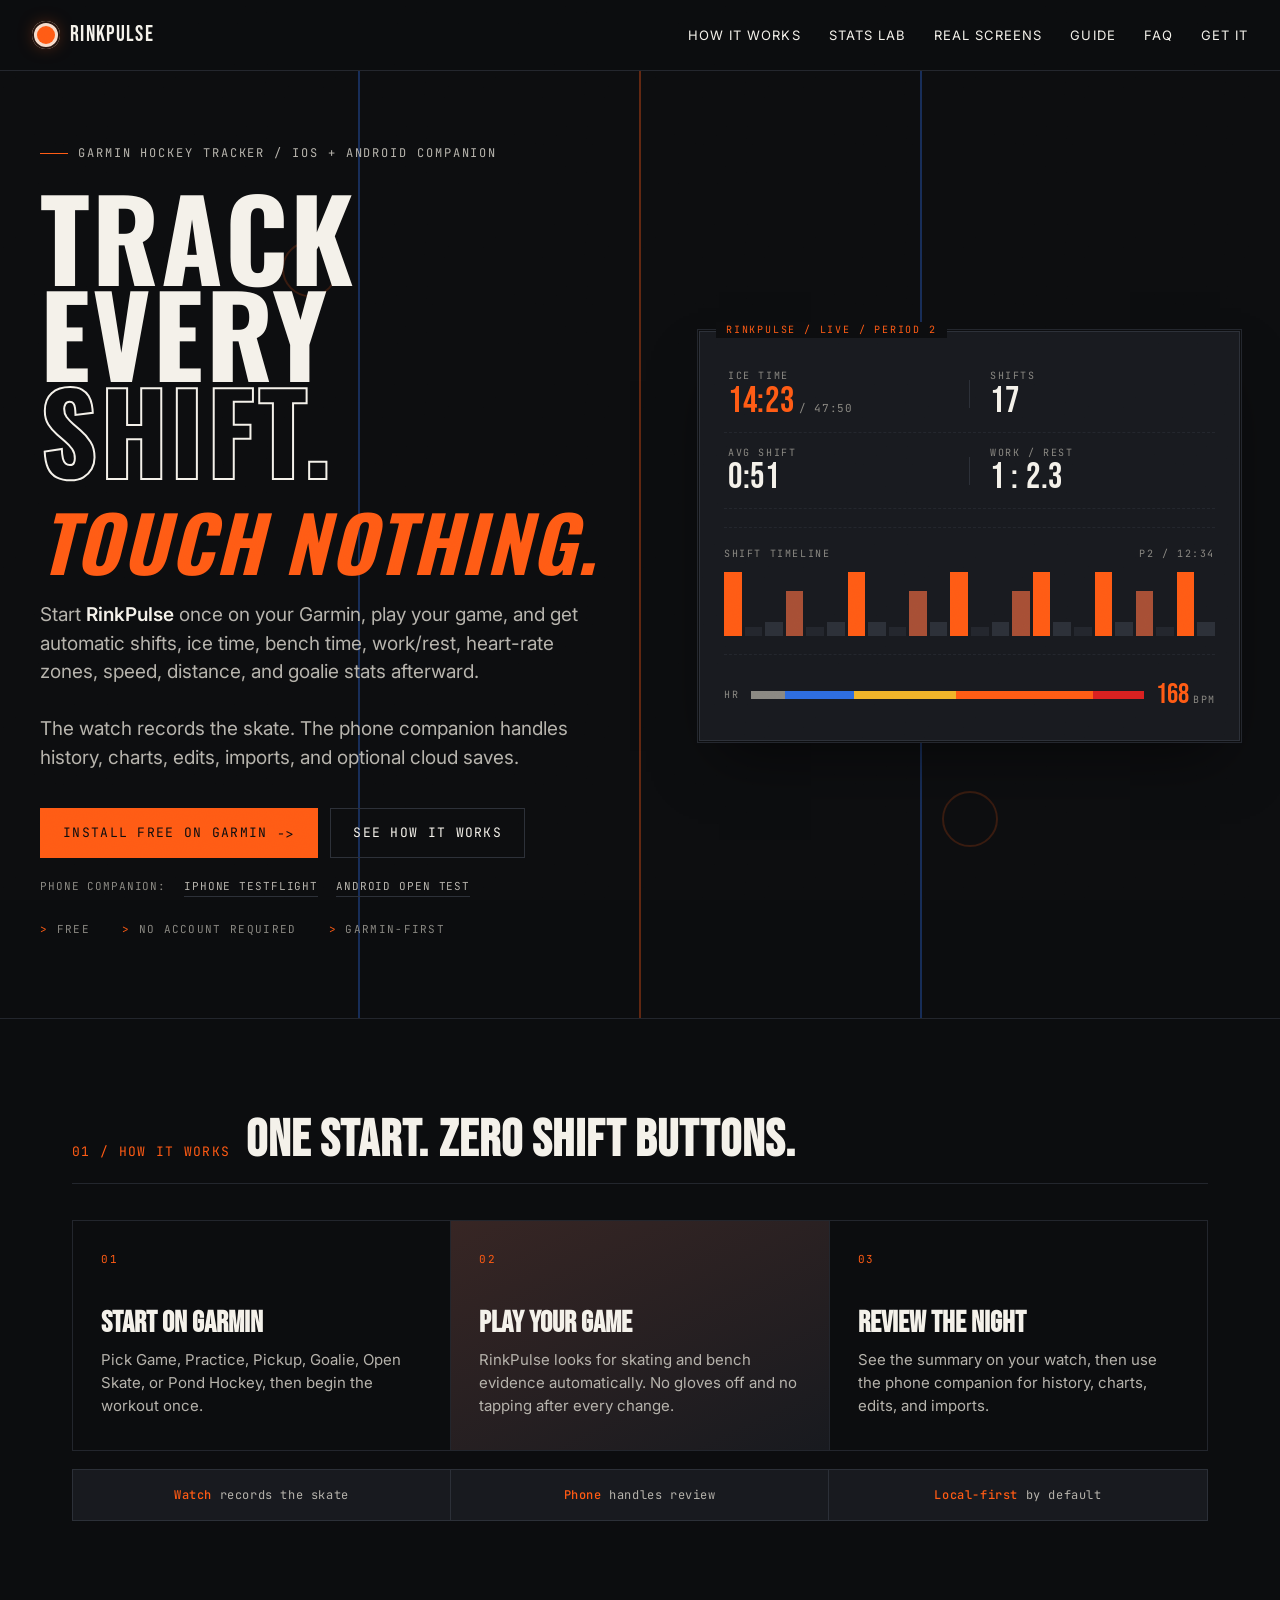
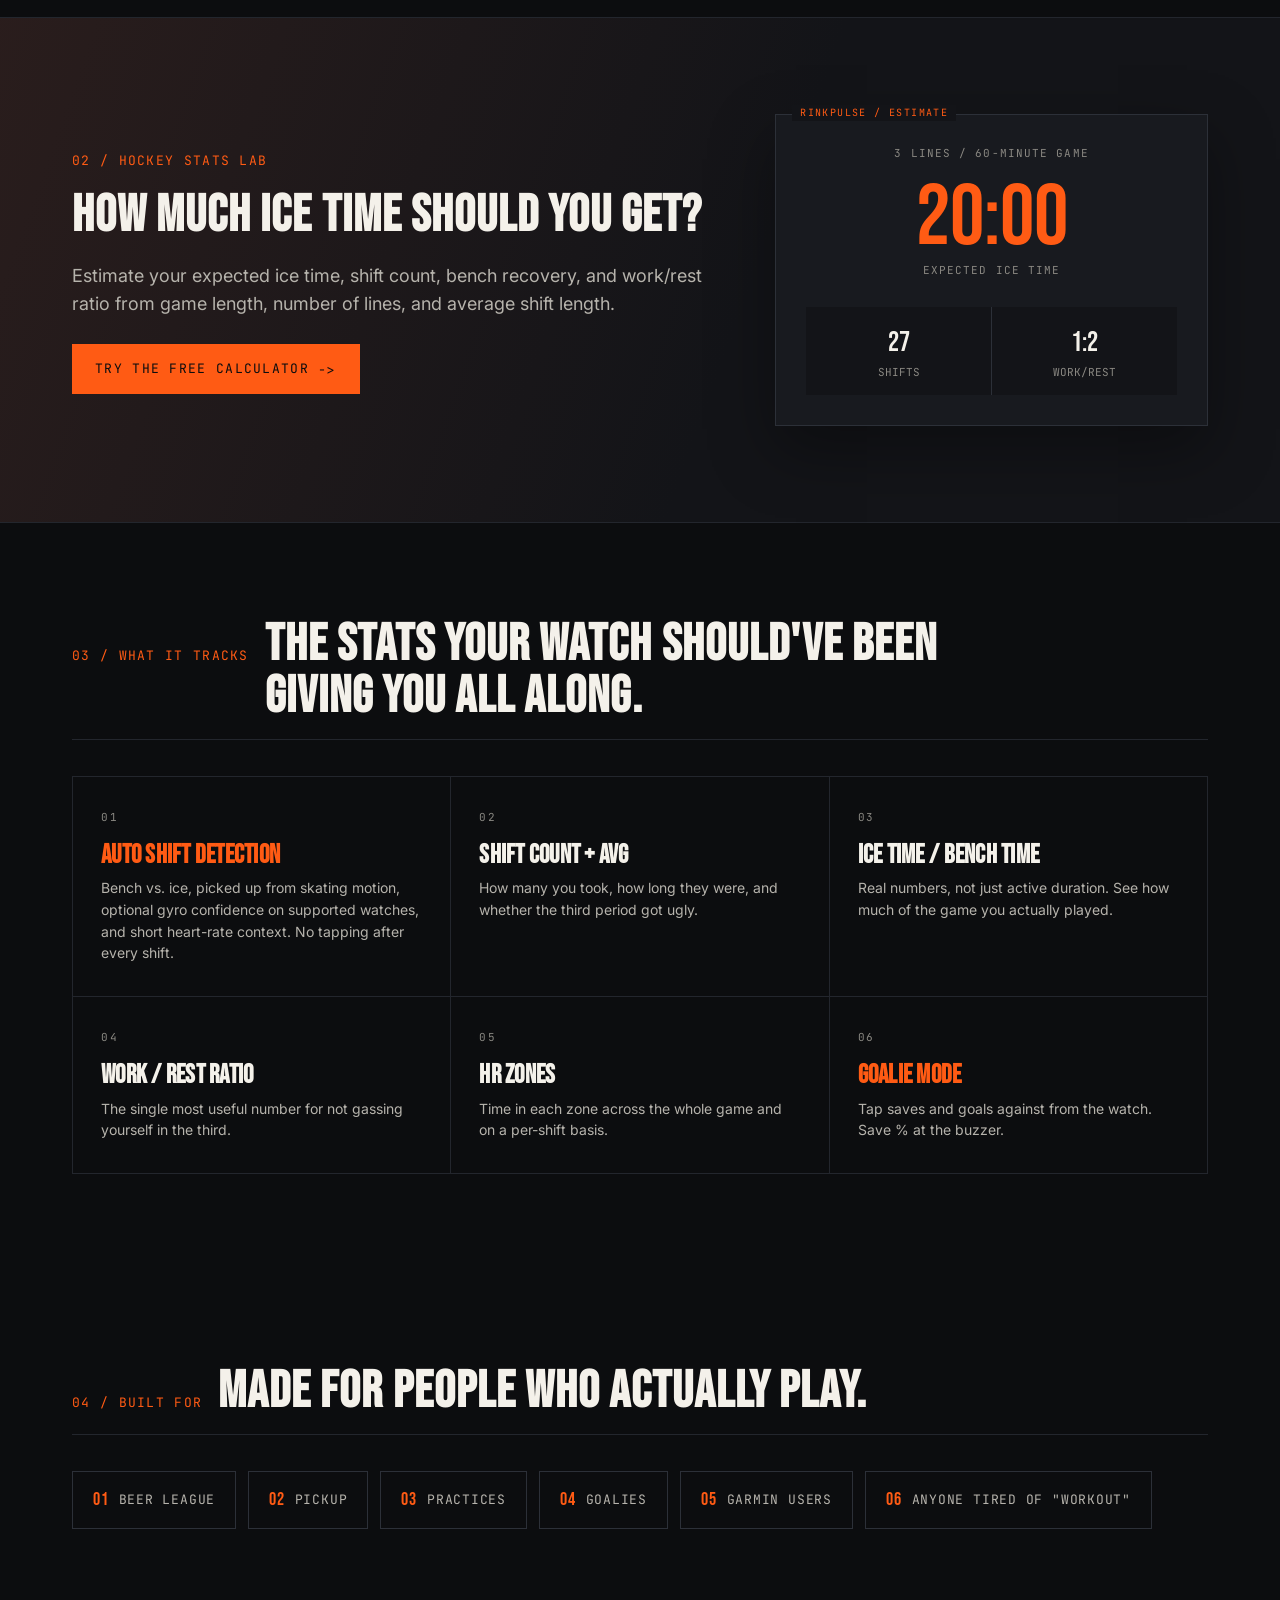
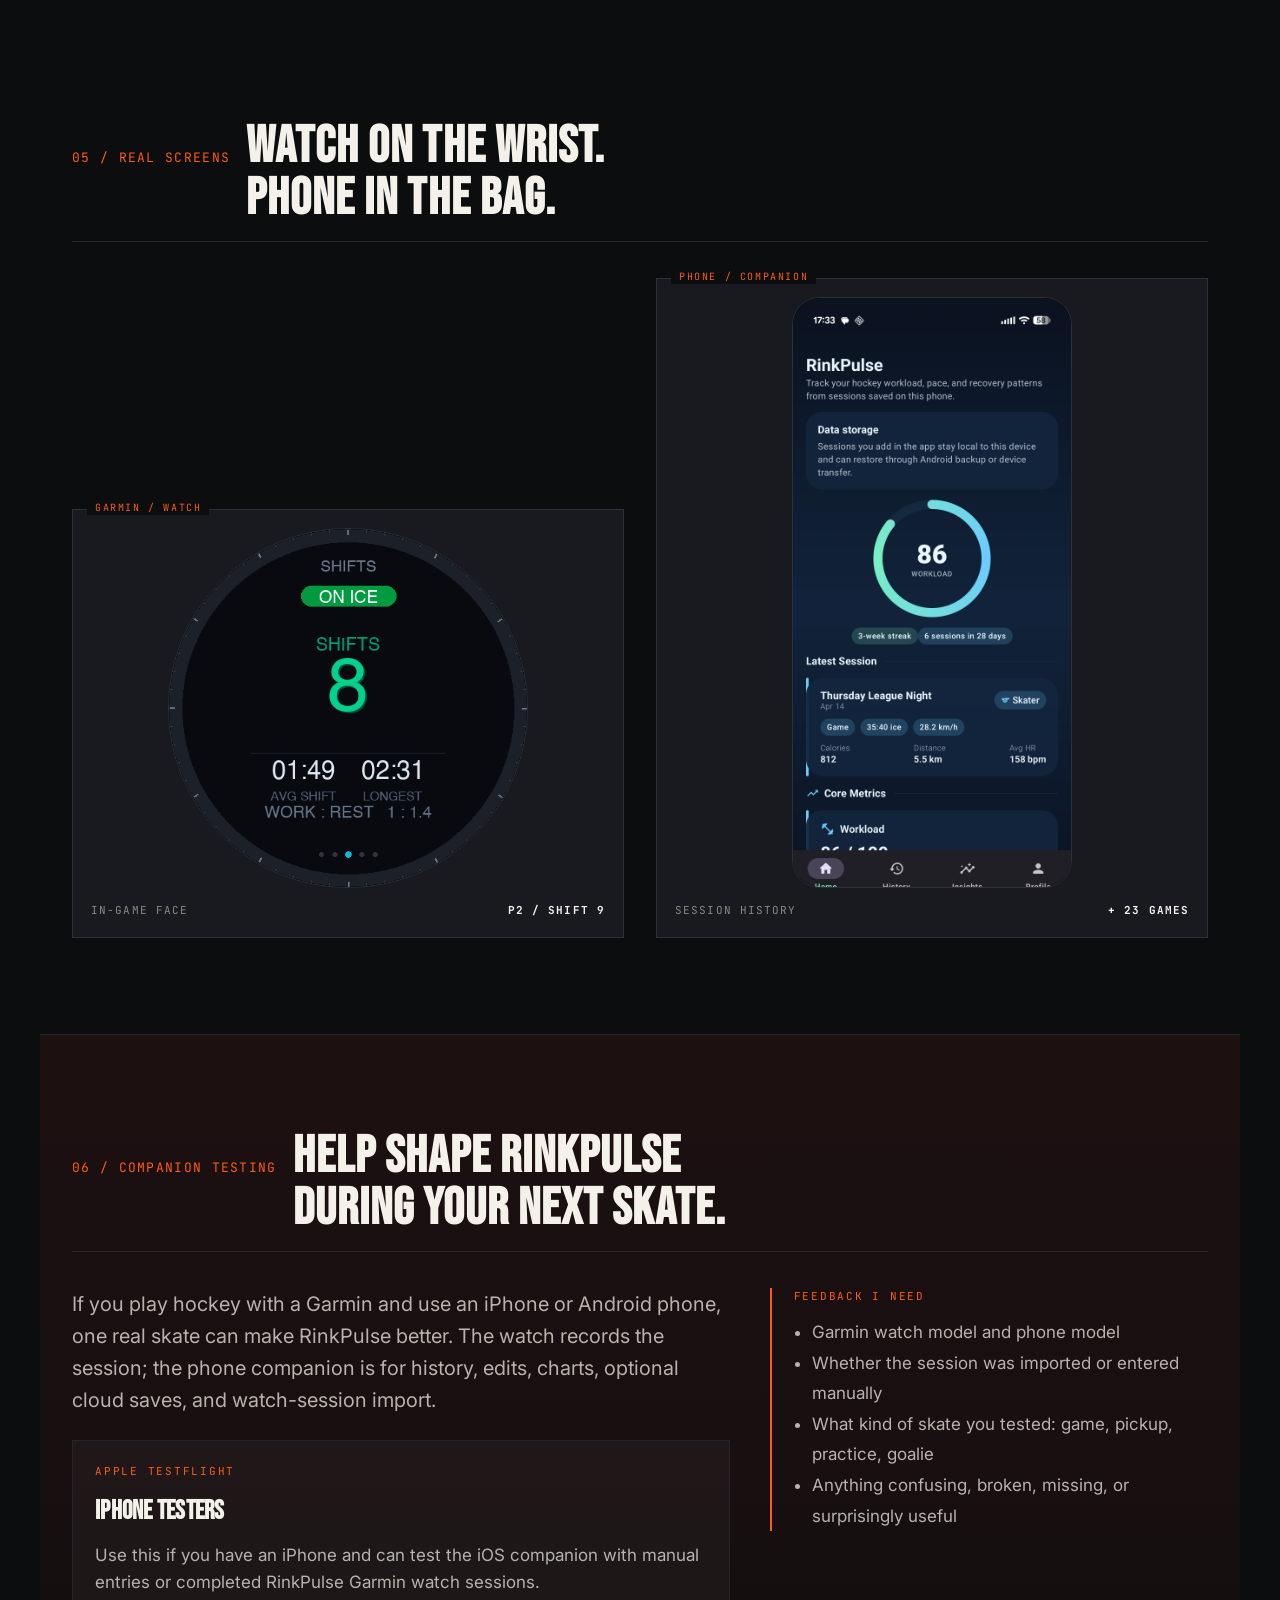
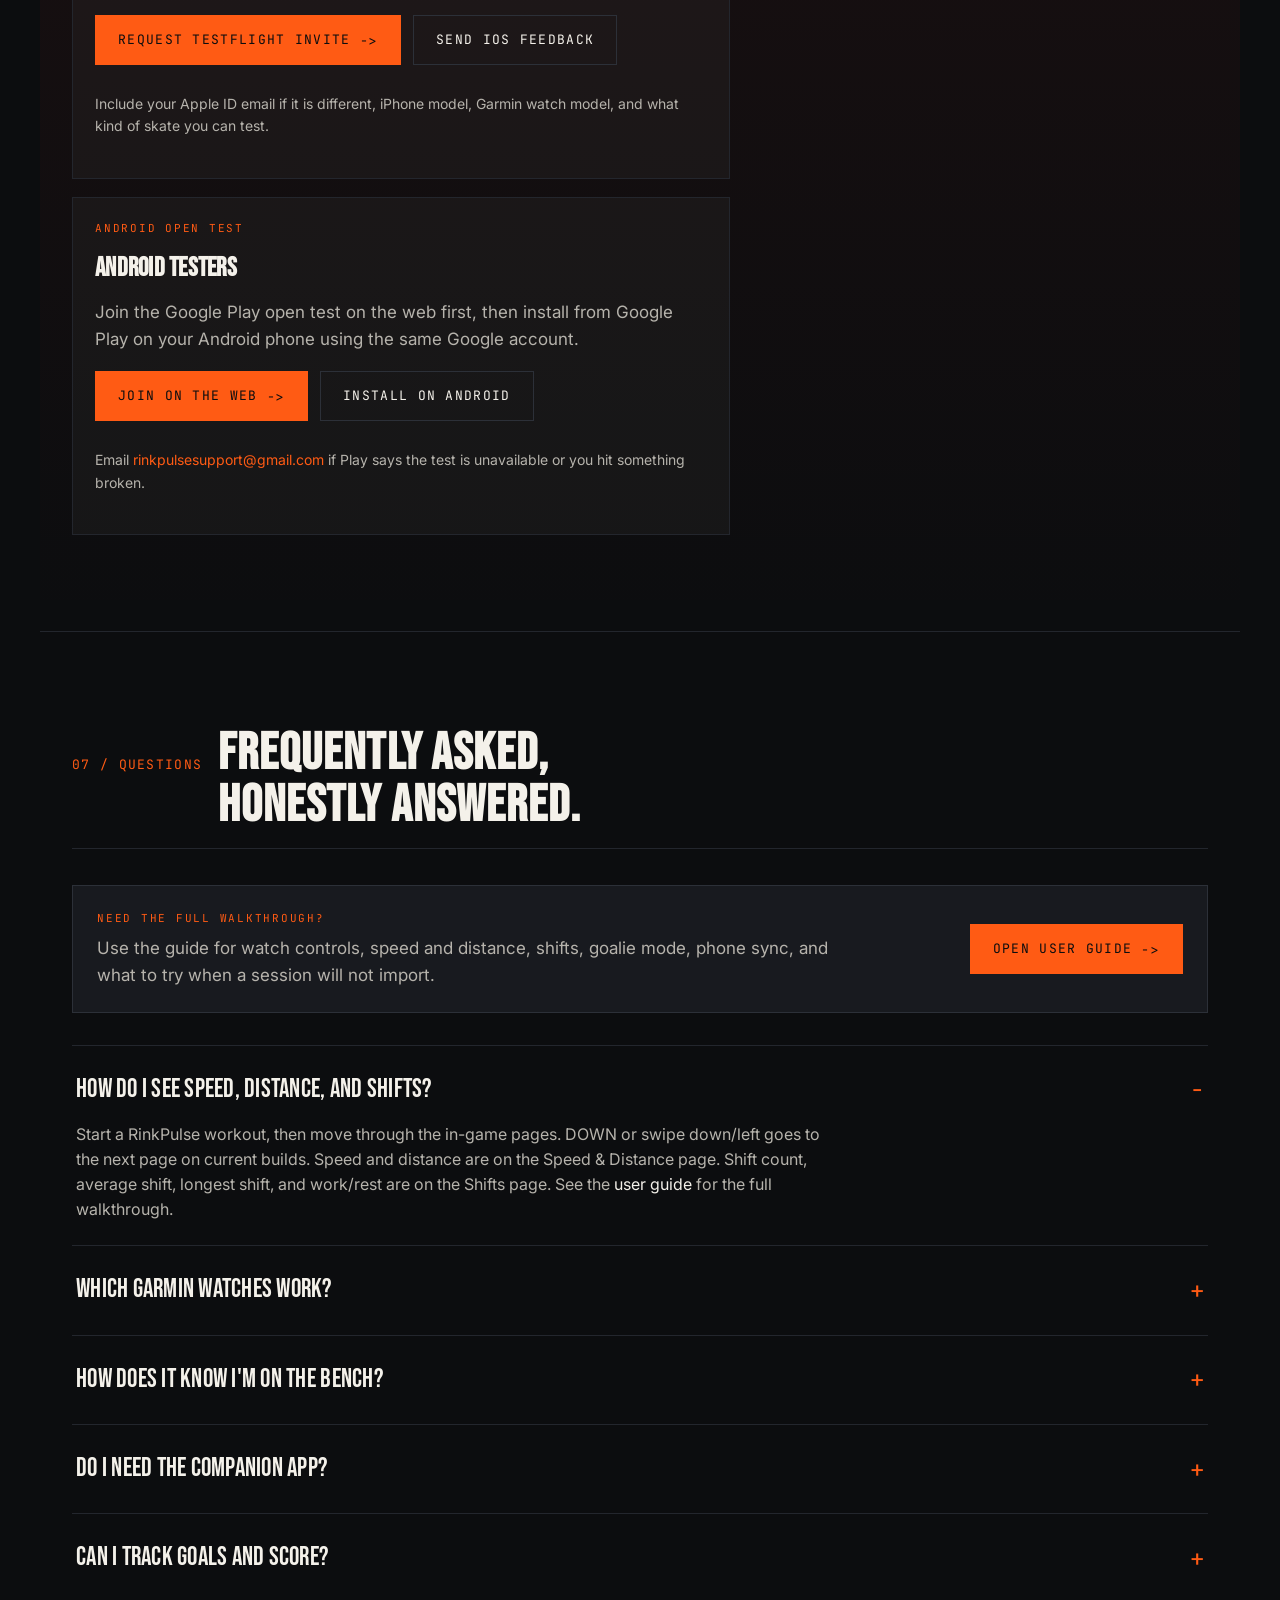
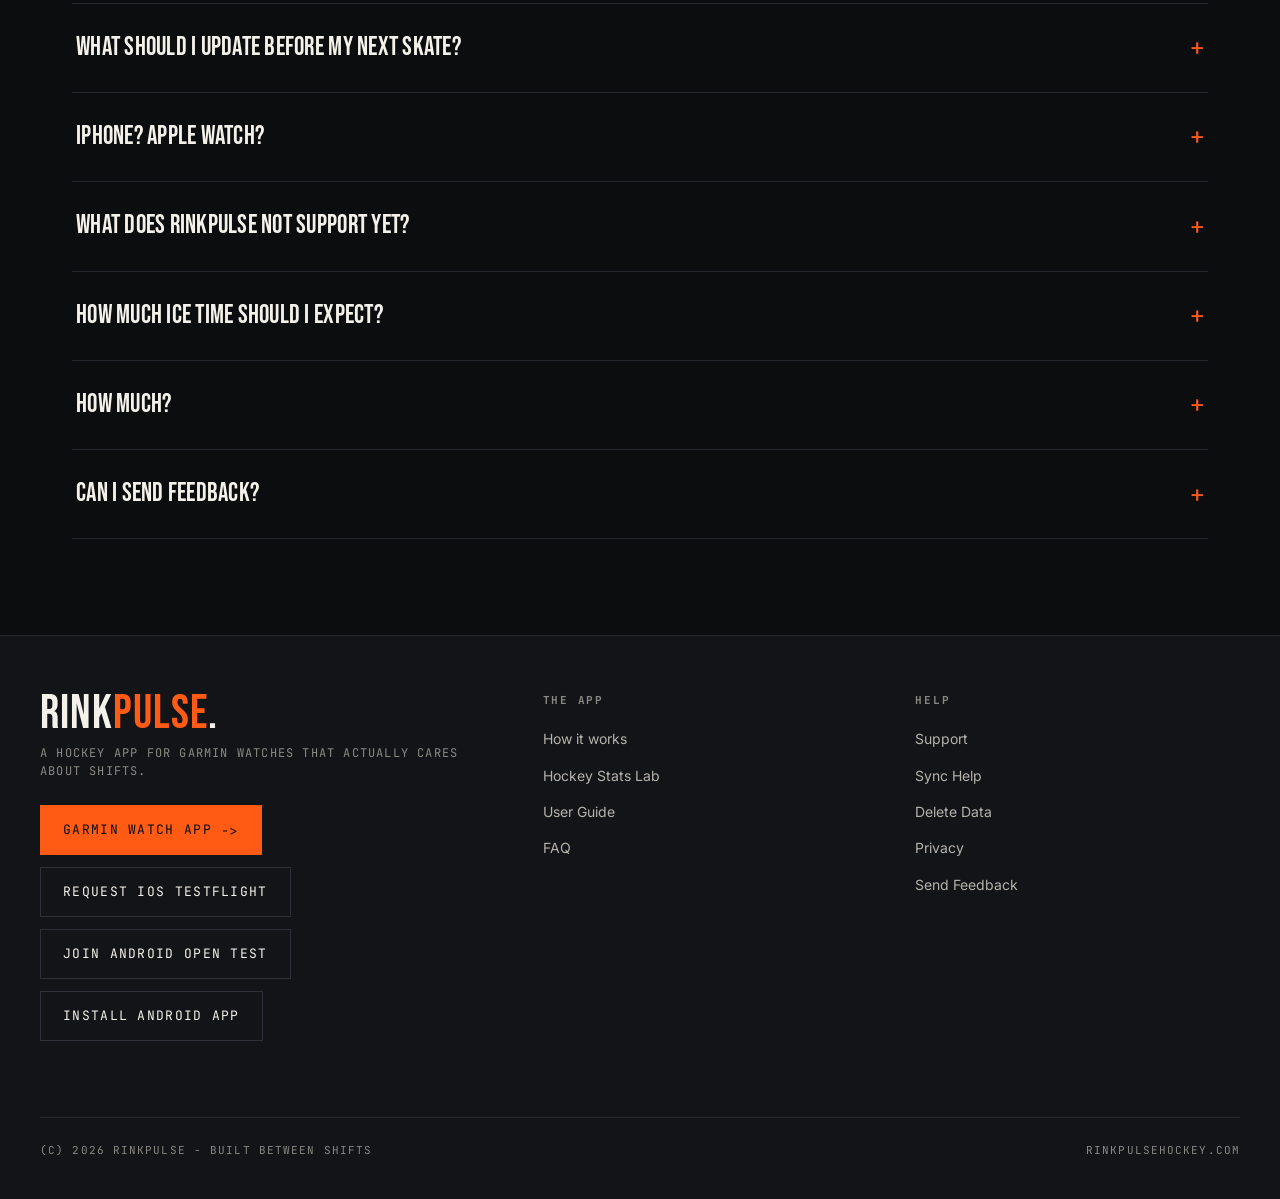
==== commit 76653af2: "Improve homepage conversion and add hockey stats lab" ====
--- a/index.html
+++ b/index.html
@@ -3,31 +3,28 @@
 <head>
 <meta charset="utf-8" />
 <meta name="viewport" content="width=device-width,initial-scale=1" />
-<title>RinkPulse - hockey shifts on your Garmin</title>
-<meta name="description" content="A Garmin watch app that actually tracks hockey: shifts, ice time, bench time, work/rest, HR zones, goalie stats. Plus iOS TestFlight and Android companion testing." />
+<title>Garmin Hockey Tracker &amp; Automatic Shift Tracking | RinkPulse</title>
+<meta name="description" content="Track hockey shifts, ice time, bench time, work/rest, heart-rate zones, speed, distance, and goalie stats automatically on a compatible Garmin watch." />
 <link rel="canonical" href="https://rinkpulsehockey.com/" />
-<meta property="og:title" content="RinkPulse - hockey shifts on your Garmin" />
-<meta property="og:description" content="A Garmin watch app that tracks hockey shifts, ice time, bench time, work/rest, HR zones, goalie stats, and iOS or Android session history." />
+<meta property="og:title" content="Track Every Shift. Touch Nothing. | RinkPulse" />
+<meta property="og:description" content="Automatic hockey shift tracking, ice time, work/rest, heart-rate zones, and goalie stats on your Garmin watch." />
 <meta property="og:url" content="https://rinkpulsehockey.com/" />
 <meta property="og:type" content="website" />
 <meta property="og:site_name" content="RinkPulse" />
-<meta property="og:image" content="https://rinkpulsehockey.com/assets/logo.png" />
-<meta property="og:image:alt" content="RinkPulse logo" />
 <meta name="twitter:card" content="summary" />
-<meta name="twitter:title" content="RinkPulse - hockey shifts on your Garmin" />
-<meta name="twitter:description" content="A Garmin watch app that actually tracks hockey: shifts, ice time, bench time, work/rest, HR zones, goalie stats. Plus iOS TestFlight and Android companion testing." />
-<meta name="twitter:image" content="https://rinkpulsehockey.com/assets/logo.png" />
-<meta name="twitter:image:alt" content="RinkPulse logo" />
+<meta name="twitter:title" content="Track Every Shift. Touch Nothing. | RinkPulse" />
+<meta name="twitter:description" content="Automatic hockey shift tracking, ice time, work/rest, heart-rate zones, and goalie stats on your Garmin watch." />
 <script type="application/ld+json">
 {
   "@context": "https://schema.org",
   "@type": "MobileApplication",
   "name": "RinkPulse",
-  "operatingSystem": "Garmin Connect IQ, iOS, Android",
+  "operatingSystem": "Garmin Connect IQ",
   "applicationCategory": "SportsApplication",
-  "description": "A Garmin watch app that tracks hockey shifts, ice time, bench time, work/rest, HR zones, goalie stats, and iOS or Android session history.",
+  "description": "A Garmin watch app that automatically tracks hockey shifts, ice time, bench time, work/rest, heart-rate zones, speed, distance, and goalie stats.",
   "url": "https://rinkpulsehockey.com/",
   "image": "https://rinkpulsehockey.com/assets/logo.png",
+  "installUrl": "https://apps.garmin.com/en-US/apps/036b4e61-03af-4946-bc52-89ec13ca7724",
   "offers": {
     "@type": "Offer",
     "price": "0",
@@ -35,10 +32,12 @@
   }
 }
 </script>
+<link rel="icon" type="image/png" href="assets/logo.png" />
+<link rel="apple-touch-icon" href="assets/logo.png" />
 <link rel="preconnect" href="https://fonts.googleapis.com" />
 <link rel="preconnect" href="https://fonts.gstatic.com" crossorigin />
-<link href="https://fonts.googleapis.com/css2?family=Bebas+Neue&family=Oswald:wght@500;700&family=Inter:wght@400;500;600&family=JetBrains+Mono:wght@400;500&family=Playfair+Display:ital,wght@1,900&display=swap" rel="stylesheet" />
-<link rel="stylesheet" href="styles.css" />
+<link href="https://fonts.googleapis.com/css2?family=Bebas+Neue&amp;family=Oswald:wght@500;700&amp;family=Inter:wght@400;500;600&amp;family=JetBrains+Mono:wght@400;500&amp;family=Playfair+Display:ital,wght@1,900&amp;display=swap" rel="stylesheet" />
+<link rel="stylesheet" href="styles.css?v=20260818" />
 </head>
 <body>
 
@@ -49,13 +48,24 @@
     RINKPULSE
   </a>
   <nav class="nav-links">
-    <a href="#what">What it does</a>
+    <a href="#how-it-works">How it works</a>
+    <a href="stats-lab.html">Stats Lab</a>
+    <a href="#screens">Real screens</a>
     <a href="guide.html">Guide</a>
-    <a href="#built-for">Built for</a>
-    <a href="#not-yet">Not yet</a>
     <a href="#faq">FAQ</a>
     <a href="#get">Get it</a>
   </nav>
+  <details class="mobile-nav">
+    <summary aria-label="Open navigation">Menu</summary>
+    <nav aria-label="Mobile navigation">
+      <a href="#how-it-works">How it works</a>
+      <a href="stats-lab.html">Stats Lab</a>
+      <a href="#screens">Real screens</a>
+      <a href="guide.html">User guide</a>
+      <a href="#faq">FAQ</a>
+      <a href="#get">Get it</a>
+    </nav>
+  </details>
 </header>
 
 <!-- =============== HERO =============== -->
@@ -67,30 +77,30 @@
 
   <div class="hero-grid">
     <div>
-      <div class="hero-eyebrow">Garmin Connect IQ / iOS + Android Companion</div>
+      <div class="hero-eyebrow">Garmin hockey tracker / iOS + Android companion</div>
       <h1 class="hero-title">
-        Hockey<br />
-        <span class="stroke">tracking</span><br />
-        that <span class="accent">gets it.</span>
+        Track every<br />
+        <span class="stroke">shift.</span><br />
+        <span class="accent hero-long">Touch nothing.</span>
       </h1>
       <p class="hero-sub">
-        Your Garmin sees beer-league night and calls it <em>"workout."</em>
-        <strong>RinkPulse</strong> sees shifts, bench, ice time, work/rest, HR zones, and, if you're between the pipes, saves and goals against.
+        Start <strong>RinkPulse</strong> once on your Garmin, play your game, and get automatic shifts, ice time, bench time, work/rest, heart-rate zones, speed, distance, and goalie stats afterward.
         <br /><br />
-        No button-pressing every shift. Start the game. Play. Stop it after.
+        The watch records the skate. The phone companion handles history, charts, edits, imports, and optional cloud saves.
       </p>
       <div class="hero-ctas">
-        <a class="btn btn-primary" href="#get-watch">Download Garmin Watch App <span class="btn-arrow">-&gt;</span></a>
-        <a class="btn" href="guide.html">User Guide</a>
-        <a class="btn" href="mailto:rinkpulsesupport@gmail.com?subject=RinkPulse%20iOS%20TestFlight%20Invite">Request iOS TestFlight</a>
-        <a class="btn" href="https://play.google.com/apps/testing/com.rinkpulse.companion" target="_blank" rel="noopener">Join Android Open Test</a>
-        <a class="btn" href="https://play.google.com/store/apps/details?id=com.rinkpulse.companion" target="_blank" rel="noopener">Install Android App</a>
-        <a class="btn" href="mailto:rinkpulsesupport@gmail.com">Send Feedback</a>
+        <a class="btn btn-primary" href="https://apps.garmin.com/en-US/apps/036b4e61-03af-4946-bc52-89ec13ca7724" target="_blank" rel="noopener">Install Free on Garmin <span class="btn-arrow">-&gt;</span></a>
+        <a class="btn" href="#how-it-works">See how it works</a>
+      </div>
+      <div class="platform-links" aria-label="Companion app options">
+        <span>Phone companion:</span>
+        <a href="mailto:rinkpulsesupport@gmail.com?subject=RinkPulse%20iOS%20TestFlight%20Invite">iPhone TestFlight</a>
+        <a href="https://play.google.com/apps/testing/com.rinkpulse.companion" target="_blank" rel="noopener">Android open test</a>
       </div>
       <div class="hero-meta">
         <span>Free</span>
-        <span>No Account</span>
-        <span>One Dev</span>
+        <span>No account required</span>
+        <span>Garmin-first</span>
       </div>
     </div>
 
@@ -167,10 +177,61 @@
   </div>
 </section>
 
+<!-- =============== HOW IT WORKS =============== -->
+<section class="section" id="how-it-works">
+  <div class="section-head">
+    <span class="section-num">01 / HOW IT WORKS</span>
+    <h2 class="section-title">One start. Zero shift buttons.</h2>
+  </div>
+
+  <div class="steps-grid">
+    <article class="step-card">
+      <div class="step-num">01</div>
+      <h3>Start on Garmin</h3>
+      <p>Pick Game, Practice, Pickup, Goalie, Open Skate, or Pond Hockey, then begin the workout once.</p>
+    </article>
+    <article class="step-card step-card-accent">
+      <div class="step-num">02</div>
+      <h3>Play your game</h3>
+      <p>RinkPulse looks for skating and bench evidence automatically. No gloves off and no tapping after every change.</p>
+    </article>
+    <article class="step-card">
+      <div class="step-num">03</div>
+      <h3>Review the night</h3>
+      <p>See the summary on your watch, then use the phone companion for history, charts, edits, and imports.</p>
+    </article>
+  </div>
+
+  <div class="trust-strip" aria-label="RinkPulse product principles">
+    <span><strong>Watch</strong> records the skate</span>
+    <span><strong>Phone</strong> handles review</span>
+    <span><strong>Local-first</strong> by default</span>
+  </div>
+</section>
+
+<!-- =============== STATS LAB =============== -->
+<section class="section stats-lab-teaser" id="stats-lab">
+  <div class="stats-lab-copy">
+    <span class="section-num">02 / HOCKEY STATS LAB</span>
+    <h2 class="section-title">How much ice time should you get?</h2>
+    <p>Estimate your expected ice time, shift count, bench recovery, and work/rest ratio from game length, number of lines, and average shift length.</p>
+    <a class="btn btn-primary" href="stats-lab.html">Try the free calculator <span class="btn-arrow">-&gt;</span></a>
+  </div>
+  <div class="lab-score" aria-label="Example ice-time estimate">
+    <div class="lab-score-label">3 lines / 60-minute game</div>
+    <div class="lab-score-value">20:00</div>
+    <div class="lab-score-caption">expected ice time</div>
+    <div class="lab-score-grid">
+      <span><strong>27</strong> shifts</span>
+      <span><strong>1:2</strong> work/rest</span>
+    </div>
+  </div>
+</section>
+
 <!-- =============== WHAT IT DOES =============== -->
 <section class="section" id="what">
   <div class="section-head">
-    <span class="section-num">01 / WHAT IT DOES</span>
+    <span class="section-num">03 / WHAT IT TRACKS</span>
     <h2 class="section-title">The stats your watch should've been<br />giving you all along.</h2>
   </div>
 
@@ -211,7 +272,7 @@
 <!-- =============== BUILT FOR =============== -->
 <section class="section" id="built-for">
   <div class="section-head">
-    <span class="section-num">02 / BUILT FOR</span>
+    <span class="section-num">04 / BUILT FOR</span>
     <h2 class="section-title">Made for people who actually play.</h2>
   </div>
 
@@ -228,7 +289,7 @@
 <!-- =============== SAMPLE / SCREENS =============== -->
 <section class="section" id="screens">
   <div class="section-head">
-    <span class="section-num">03 / IN THE WILD</span>
+    <span class="section-num">05 / REAL SCREENS</span>
     <h2 class="section-title">Watch on the wrist.<br />Phone in the bag.</h2>
   </div>
 
@@ -257,38 +318,17 @@
   </div>
 </section>
 
-<!-- =============== NOT YET =============== -->
-<section class="section" id="not-yet">
-  <div class="section-head">
-    <span class="section-num">04 / NOT YET</span>
-    <h2 class="section-title">Things it doesn't do<br />(being honest).</h2>
-  </div>
-
-  <div class="not-yet">
-    <ul class="not-yet-list">
-      <li>Apple Watch</li>
-      <li>Team / line stats</li>
-      <li>Garmin cloud history import</li>
-      <li>Public iOS App Store release</li>
-      <li>Premium you can buy today</li>
-    </ul>
-    <div class="not-yet-aside">
-      iPhone companion testing is in TestFlight now. Apple Watch tracking is still not part of this build.
-    </div>
-  </div>
-</section>
-
-<!-- =============== FAQ =============== -->
+<!-- =============== COMPANION TESTING =============== -->
 <section class="section beta-section" id="beta">
   <div class="section-head">
-    <span class="section-num">05 / COMPANION TESTING</span>
-    <h2 class="section-title">Looking for real hockey testers,<br />not random installs.</h2>
+    <span class="section-num">06 / COMPANION TESTING</span>
+    <h2 class="section-title">Help shape RinkPulse<br />during your next skate.</h2>
   </div>
 
   <div class="beta-grid">
     <div>
       <p class="beta-copy">
-        Best fit right now: you play hockey, wear a Garmin, use an iPhone or Android phone, and are willing to try one real skate. The watch still records the session; the phone companion is for history, edits, charts, optional cloud saves, and watch-session import.
+        If you play hockey with a Garmin and use an iPhone or Android phone, one real skate can make RinkPulse better. The watch records the session; the phone companion is for history, edits, charts, optional cloud saves, and watch-session import.
       </p>
       <div class="beta-platforms">
         <section class="beta-card">
@@ -328,7 +368,7 @@
 
 <section class="section" id="faq">
   <div class="section-head">
-    <span class="section-num">06 / QUESTIONS</span>
+    <span class="section-num">07 / QUESTIONS</span>
     <h2 class="section-title">Frequently asked,<br />honestly answered.</h2>
   </div>
 
@@ -368,6 +408,14 @@
     <details>
       <summary>iPhone? Apple Watch?</summary>
       <div class="faq-body">The iPhone companion is in TestFlight for testers. The Apple Watch is not supported right now; the watch-tracking app is still Garmin-first.</div>
+    </details>
+    <details>
+      <summary>What does RinkPulse not support yet?</summary>
+      <div class="faq-body">RinkPulse does not currently provide Apple Watch tracking, team or line-wide stats, full Garmin account history import, or a public iOS App Store release. The iPhone companion is available through TestFlight, and the Android companion is available through an open Google Play test.</div>
+    </details>
+    <details>
+      <summary>How much ice time should I expect?</summary>
+      <div class="faq-body">It depends on game length, how many lines rotate, and how evenly the bench is managed. Use the free <a href="stats-lab.html">Hockey Shift &amp; Ice-Time Calculator</a> for a quick estimate of ice time, shift count, bench recovery, and work/rest ratio.</div>
     </details>
     <details>
       <summary>How much?</summary>
@@ -396,9 +444,9 @@
     <div class="footer-col">
       <h4>The App</h4>
       <ul>
-        <li><a href="#what">What it does</a></li>
+        <li><a href="#how-it-works">How it works</a></li>
+        <li><a href="stats-lab.html">Hockey Stats Lab</a></li>
         <li><a href="guide.html">User Guide</a></li>
-        <li><a href="#not-yet">What it doesn't</a></li>
         <li><a href="#faq">FAQ</a></li>
       </ul>
     </div>
@@ -419,5 +467,7 @@
   </div>
 </footer>
 
+<a class="mobile-install-bar" href="https://apps.garmin.com/en-US/apps/036b4e61-03af-4946-bc52-89ec13ca7724" target="_blank" rel="noopener">Install Free on Garmin <span aria-hidden="true">-&gt;</span></a>
+
 </body>
 </html>
--- a/styles.css
+++ b/styles.css
@@ -8,7 +8,7 @@
   --line-2: #2c3038;
   --ink: #f4f1ea;
   --ink-dim: #b6b3ac;
-  --ink-mute: #6f6e6a;
+  --ink-mute: #8a8882;
   --accent: #ff5b14;        /* penalty-box orange */
   --accent-ink: #0c0d0f;
   --hr-low: #2d6cdf;
@@ -49,6 +49,15 @@
 img { max-width: 100%; display: block; }
 a { color: var(--ink); text-decoration: none; }
 a:hover { color: var(--accent); }
+a:focus-visible,
+button:focus-visible,
+input:focus-visible,
+select:focus-visible,
+summary:focus-visible {
+  outline: 3px solid var(--accent);
+  outline-offset: 4px;
+}
+section[id], footer[id] { scroll-margin-top: 88px; }
 
 /* Subtle film grain over everything */
 body::before {
@@ -102,7 +111,43 @@
   color: var(--ink-dim);
 }
 .nav-links a:hover { color: var(--ink); }
-@media (max-width: 720px) { .nav-links { display: none; } }
+.mobile-nav { display: none; position: relative; }
+.mobile-nav summary {
+  list-style: none;
+  border: 1px solid var(--line-2);
+  padding: 9px 12px;
+  font-family: var(--mono);
+  font-size: 11px;
+  letter-spacing: 0.12em;
+  text-transform: uppercase;
+  cursor: pointer;
+}
+.mobile-nav summary::-webkit-details-marker { display: none; }
+.mobile-nav nav {
+  position: absolute;
+  top: calc(100% + 12px);
+  right: 0;
+  width: min(78vw, 280px);
+  display: grid;
+  padding: 10px;
+  border: 1px solid var(--line-2);
+  background: var(--bg-2);
+  box-shadow: 0 24px 50px rgba(0,0,0,0.45);
+}
+.mobile-nav nav a {
+  padding: 12px;
+  border-bottom: 1px solid var(--line);
+  font-family: var(--mono);
+  font-size: 12px;
+  letter-spacing: 0.08em;
+  text-transform: uppercase;
+}
+.mobile-nav nav a:last-child { border-bottom: 0; }
+@media (max-width: 980px) {
+  .nav { padding: 14px 20px; }
+  .nav-links { display: none; }
+  .mobile-nav { display: block; }
+}
 
 /* ----------------- LAYOUT ----------------- */
 .section {
@@ -207,6 +252,11 @@
   text-transform: uppercase;
 }
 .hero-title .accent { color: var(--accent); font-style: italic; }
+.hero-title .hero-long {
+  display: inline-block;
+  font-size: 0.68em;
+  white-space: nowrap;
+}
 .hero-title .stroke {
   -webkit-text-stroke: 2px var(--ink);
   color: transparent;
@@ -263,6 +313,162 @@
   color: var(--ink-mute);
 }
 .hero-meta span::before { content: "> "; color: var(--accent); }
+.platform-links {
+  display: flex;
+  flex-wrap: wrap;
+  gap: 10px 18px;
+  margin: -8px 0 24px;
+  font-family: var(--mono);
+  font-size: 11px;
+  letter-spacing: 0.08em;
+  text-transform: uppercase;
+  color: var(--ink-mute);
+}
+.platform-links a {
+  color: var(--ink-dim);
+  border-bottom: 1px solid var(--line-2);
+}
+.platform-links a:hover { color: var(--accent); border-color: var(--accent); }
+
+/* ----------------- HOW IT WORKS ----------------- */
+.steps-grid {
+  display: grid;
+  grid-template-columns: repeat(3, minmax(0, 1fr));
+  border-top: 1px solid var(--line);
+  border-left: 1px solid var(--line);
+}
+.step-card {
+  min-height: 230px;
+  padding: 30px 28px;
+  border-right: 1px solid var(--line);
+  border-bottom: 1px solid var(--line);
+  background: var(--bg);
+}
+.step-card-accent {
+  background: linear-gradient(155deg, color-mix(in oklab, var(--accent) 15%, var(--panel)), var(--panel));
+}
+.step-num {
+  font-family: var(--mono);
+  font-size: 11px;
+  letter-spacing: 0.16em;
+  color: var(--accent);
+  margin-bottom: 40px;
+}
+.step-card h3 {
+  margin: 0 0 10px;
+  font-family: var(--display);
+  font-size: 30px;
+  line-height: 1;
+}
+.step-card p {
+  margin: 0;
+  color: var(--ink-dim);
+  font-size: 15px;
+}
+.trust-strip {
+  display: grid;
+  grid-template-columns: repeat(3, minmax(0, 1fr));
+  margin-top: 18px;
+  border: 1px solid var(--line-2);
+  background: var(--panel);
+}
+.trust-strip span {
+  padding: 16px 20px;
+  border-right: 1px solid var(--line-2);
+  font-family: var(--mono);
+  font-size: 12px;
+  letter-spacing: 0.05em;
+  color: var(--ink-dim);
+  text-align: center;
+}
+.trust-strip span:last-child { border-right: 0; }
+.trust-strip strong { color: var(--accent); font-weight: 500; }
+
+/* ----------------- STATS LAB TEASER ----------------- */
+.stats-lab-teaser {
+  display: grid;
+  grid-template-columns: 1.2fr 0.8fr;
+  gap: 54px;
+  align-items: center;
+  max-width: none;
+  padding-left: max(32px, calc((100vw - 1200px) / 2 + 32px));
+  padding-right: max(32px, calc((100vw - 1200px) / 2 + 32px));
+  background:
+    linear-gradient(110deg, color-mix(in oklab, var(--accent) 11%, var(--bg-2)), var(--bg-2) 58%);
+  border-top: 1px solid var(--line);
+  border-bottom: 1px solid var(--line);
+}
+.stats-lab-copy .section-title { margin: 18px 0 20px; max-width: 700px; }
+.stats-lab-copy p {
+  max-width: 650px;
+  margin: 0 0 26px;
+  color: var(--ink-dim);
+  font-size: 18px;
+}
+.lab-score {
+  position: relative;
+  padding: 30px;
+  border: 1px solid var(--line-2);
+  background: var(--panel);
+  box-shadow: 0 24px 60px rgba(0,0,0,0.35);
+  text-align: center;
+}
+.lab-score::before {
+  content: "RINKPULSE / ESTIMATE";
+  position: absolute;
+  top: -10px;
+  left: 16px;
+  padding: 0 8px;
+  background: var(--bg-2);
+  color: var(--accent);
+  font-family: var(--mono);
+  font-size: 10px;
+  letter-spacing: 0.14em;
+}
+.lab-score-label,
+.lab-score-caption {
+  font-family: var(--mono);
+  font-size: 11px;
+  letter-spacing: 0.1em;
+  text-transform: uppercase;
+  color: var(--ink-mute);
+}
+.lab-score-value {
+  margin: 18px 0 4px;
+  color: var(--accent);
+  font-family: var(--display);
+  font-size: 86px;
+  line-height: 0.9;
+}
+.lab-score-grid {
+  display: grid;
+  grid-template-columns: 1fr 1fr;
+  gap: 1px;
+  margin-top: 28px;
+  background: var(--line-2);
+}
+.lab-score-grid span {
+  padding: 14px;
+  background: var(--bg-2);
+  color: var(--ink-mute);
+  font-family: var(--mono);
+  font-size: 11px;
+  text-transform: uppercase;
+}
+.lab-score-grid strong {
+  display: block;
+  color: var(--ink);
+  font-family: var(--display);
+  font-size: 28px;
+  font-weight: 500;
+}
+@media (max-width: 820px) {
+  .steps-grid,
+  .trust-strip { grid-template-columns: 1fr; }
+  .trust-strip span { border-right: 0; border-bottom: 1px solid var(--line-2); }
+  .trust-strip span:last-child { border-bottom: 0; }
+  .stats-lab-teaser { grid-template-columns: 1fr; gap: 40px; }
+}
 
 /* ----------------- SCOREBOARD ----------------- */
 .scoreboard {
@@ -953,3 +1159,205 @@
   font-size: 104px;
 }
 [data-hero="editorial"] .hero-title .stroke { -webkit-text-stroke: 1.5px var(--ink); }
+
+/* ----------------- STATS LAB PAGE ----------------- */
+.lab-page {
+  min-height: 100vh;
+  background:
+    linear-gradient(90deg, transparent 49.9%, color-mix(in oklab, var(--accent) 25%, transparent) 50%, transparent 50.1%),
+    var(--bg);
+}
+.lab-wrap {
+  width: min(100%, 1080px);
+  margin: 0 auto;
+  padding: 54px 24px 110px;
+}
+.lab-header {
+  display: grid;
+  grid-template-columns: 1fr auto;
+  gap: 24px;
+  align-items: end;
+  margin-bottom: 34px;
+}
+.lab-header h1 {
+  margin: 0;
+  max-width: 780px;
+  font-family: var(--display);
+  font-size: clamp(48px, 8vw, 88px);
+  line-height: 0.9;
+  text-transform: uppercase;
+}
+.lab-header h1 span { color: var(--accent); font-style: italic; }
+.lab-intro {
+  max-width: 760px;
+  margin: 0 0 38px;
+  color: var(--ink-dim);
+  font-size: 18px;
+}
+.calculator-shell {
+  display: grid;
+  grid-template-columns: 0.9fr 1.1fr;
+  border: 1px solid var(--line-2);
+  background: var(--panel);
+  box-shadow: 0 32px 80px rgba(0,0,0,0.42);
+}
+.calculator-form,
+.calculator-results { padding: 34px; }
+.calculator-form { border-right: 1px solid var(--line-2); }
+.calculator-kicker {
+  margin-bottom: 26px;
+  font-family: var(--mono);
+  font-size: 11px;
+  letter-spacing: 0.14em;
+  text-transform: uppercase;
+  color: var(--accent);
+}
+.field-grid { display: grid; gap: 20px; }
+.field label {
+  display: block;
+  margin-bottom: 8px;
+  color: var(--ink-dim);
+  font-size: 14px;
+}
+.field input,
+.field select {
+  width: 100%;
+  min-height: 50px;
+  padding: 10px 12px;
+  border: 1px solid var(--line-2);
+  border-radius: 0;
+  background: var(--bg);
+  color: var(--ink);
+  font: 500 17px var(--mono);
+}
+.field-help {
+  display: block;
+  margin-top: 7px;
+  color: var(--ink-mute);
+  font-size: 12px;
+}
+.calculator-results {
+  display: flex;
+  flex-direction: column;
+  justify-content: center;
+  background: linear-gradient(150deg, var(--panel), color-mix(in oklab, var(--accent) 8%, var(--panel)));
+}
+.result-primary {
+  padding-bottom: 24px;
+  border-bottom: 1px dashed var(--line-2);
+}
+.result-label {
+  color: var(--ink-mute);
+  font-family: var(--mono);
+  font-size: 11px;
+  letter-spacing: 0.12em;
+  text-transform: uppercase;
+}
+.result-value {
+  margin: 8px 0 0;
+  color: var(--accent);
+  font-family: var(--display);
+  font-size: clamp(72px, 10vw, 118px);
+  line-height: 0.82;
+}
+.result-grid {
+  display: grid;
+  grid-template-columns: 1fr 1fr;
+  gap: 1px;
+  margin-top: 22px;
+  background: var(--line-2);
+}
+.result-card {
+  min-height: 112px;
+  padding: 18px;
+  background: var(--bg-2);
+}
+.result-card strong {
+  display: block;
+  margin-top: 6px;
+  color: var(--ink);
+  font-family: var(--display);
+  font-size: 32px;
+  line-height: 1;
+}
+.calculator-note {
+  margin: 22px 0 0;
+  color: var(--ink-mute);
+  font-size: 13px;
+}
+.lab-actions {
+  display: flex;
+  flex-wrap: wrap;
+  gap: 12px;
+  margin-top: 24px;
+}
+.lab-explainer {
+  display: grid;
+  grid-template-columns: repeat(3, 1fr);
+  gap: 18px;
+  margin-top: 42px;
+}
+.lab-explainer article {
+  padding: 22px;
+  border: 1px solid var(--line);
+  background: var(--bg-2);
+}
+.lab-explainer h2 {
+  margin: 0 0 8px;
+  font-family: var(--display);
+  font-size: 26px;
+}
+.lab-explainer p { margin: 0; color: var(--ink-dim); font-size: 14px; }
+.copy-status {
+  min-height: 20px;
+  margin-top: 10px;
+  color: var(--accent);
+  font-family: var(--mono);
+  font-size: 12px;
+}
+
+.mobile-install-bar { display: none; }
+
+@media (max-width: 760px) {
+  body:not(.doc):not(.lab-page) { padding-bottom: 66px; }
+  .hero-title .hero-long { font-size: 0.62em; }
+  .hero .hero-ctas .btn-primary { display: none; }
+  .hero-meta { flex-wrap: wrap; gap: 10px 22px; }
+  .platform-links { gap: 8px 14px; }
+  .stats-lab-teaser { padding: 72px 22px; }
+  .lab-score-value { font-size: 72px; }
+  .mobile-install-bar {
+    position: fixed;
+    z-index: 70;
+    right: 14px;
+    bottom: 12px;
+    left: 14px;
+    display: flex;
+    justify-content: space-between;
+    align-items: center;
+    padding: 14px 18px;
+    background: var(--accent);
+    color: var(--accent-ink);
+    box-shadow: 0 14px 38px rgba(0,0,0,0.5);
+    font-family: var(--mono);
+    font-size: 12px;
+    letter-spacing: 0.09em;
+    text-transform: uppercase;
+  }
+  .mobile-install-bar:hover { color: var(--accent-ink); }
+  .lab-header { grid-template-columns: 1fr; align-items: start; }
+  .calculator-shell { grid-template-columns: 1fr; }
+  .calculator-form { border-right: 0; border-bottom: 1px solid var(--line-2); }
+  .calculator-form,
+  .calculator-results { padding: 26px 22px; }
+  .lab-explainer { grid-template-columns: 1fr; }
+}
+
+@media (prefers-reduced-motion: reduce) {
+  *, *::before, *::after {
+    scroll-behavior: auto !important;
+    animation-duration: 0.01ms !important;
+    animation-iteration-count: 1 !important;
+    transition-duration: 0.01ms !important;
+  }
+}
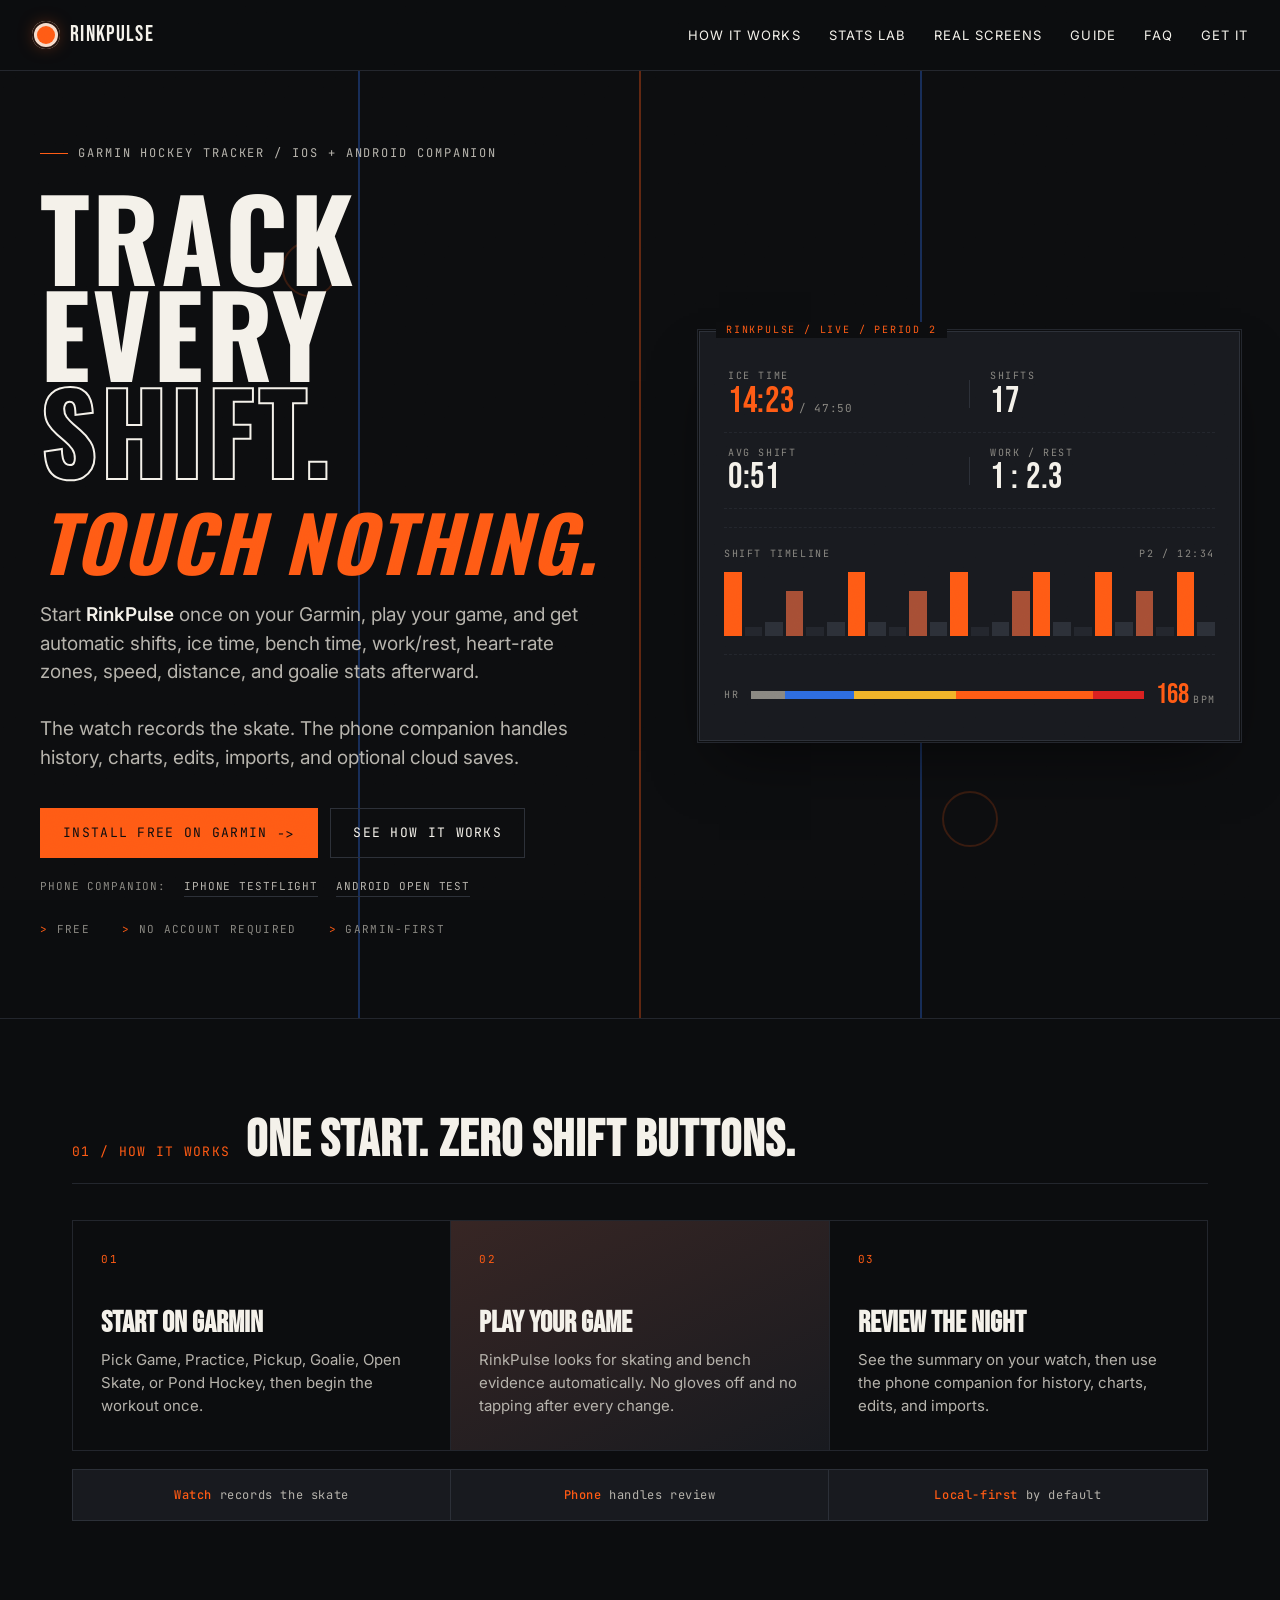
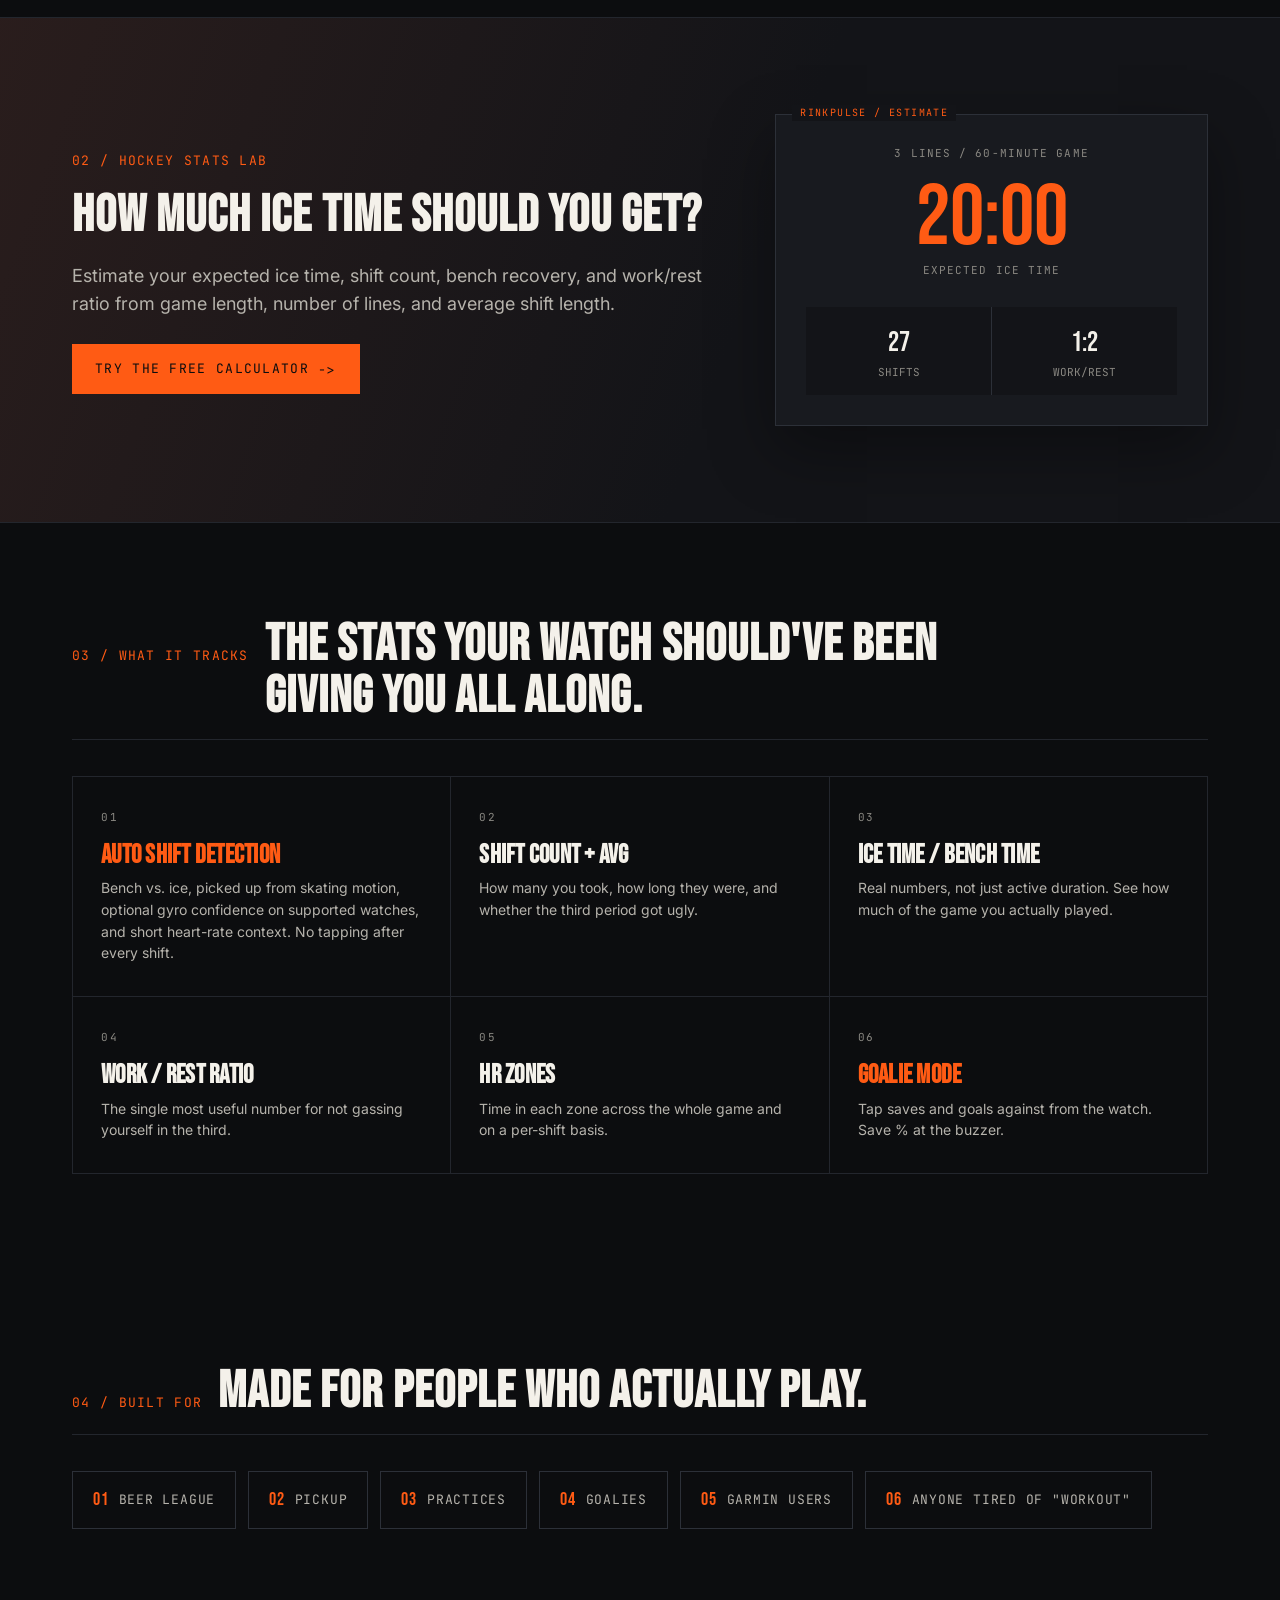
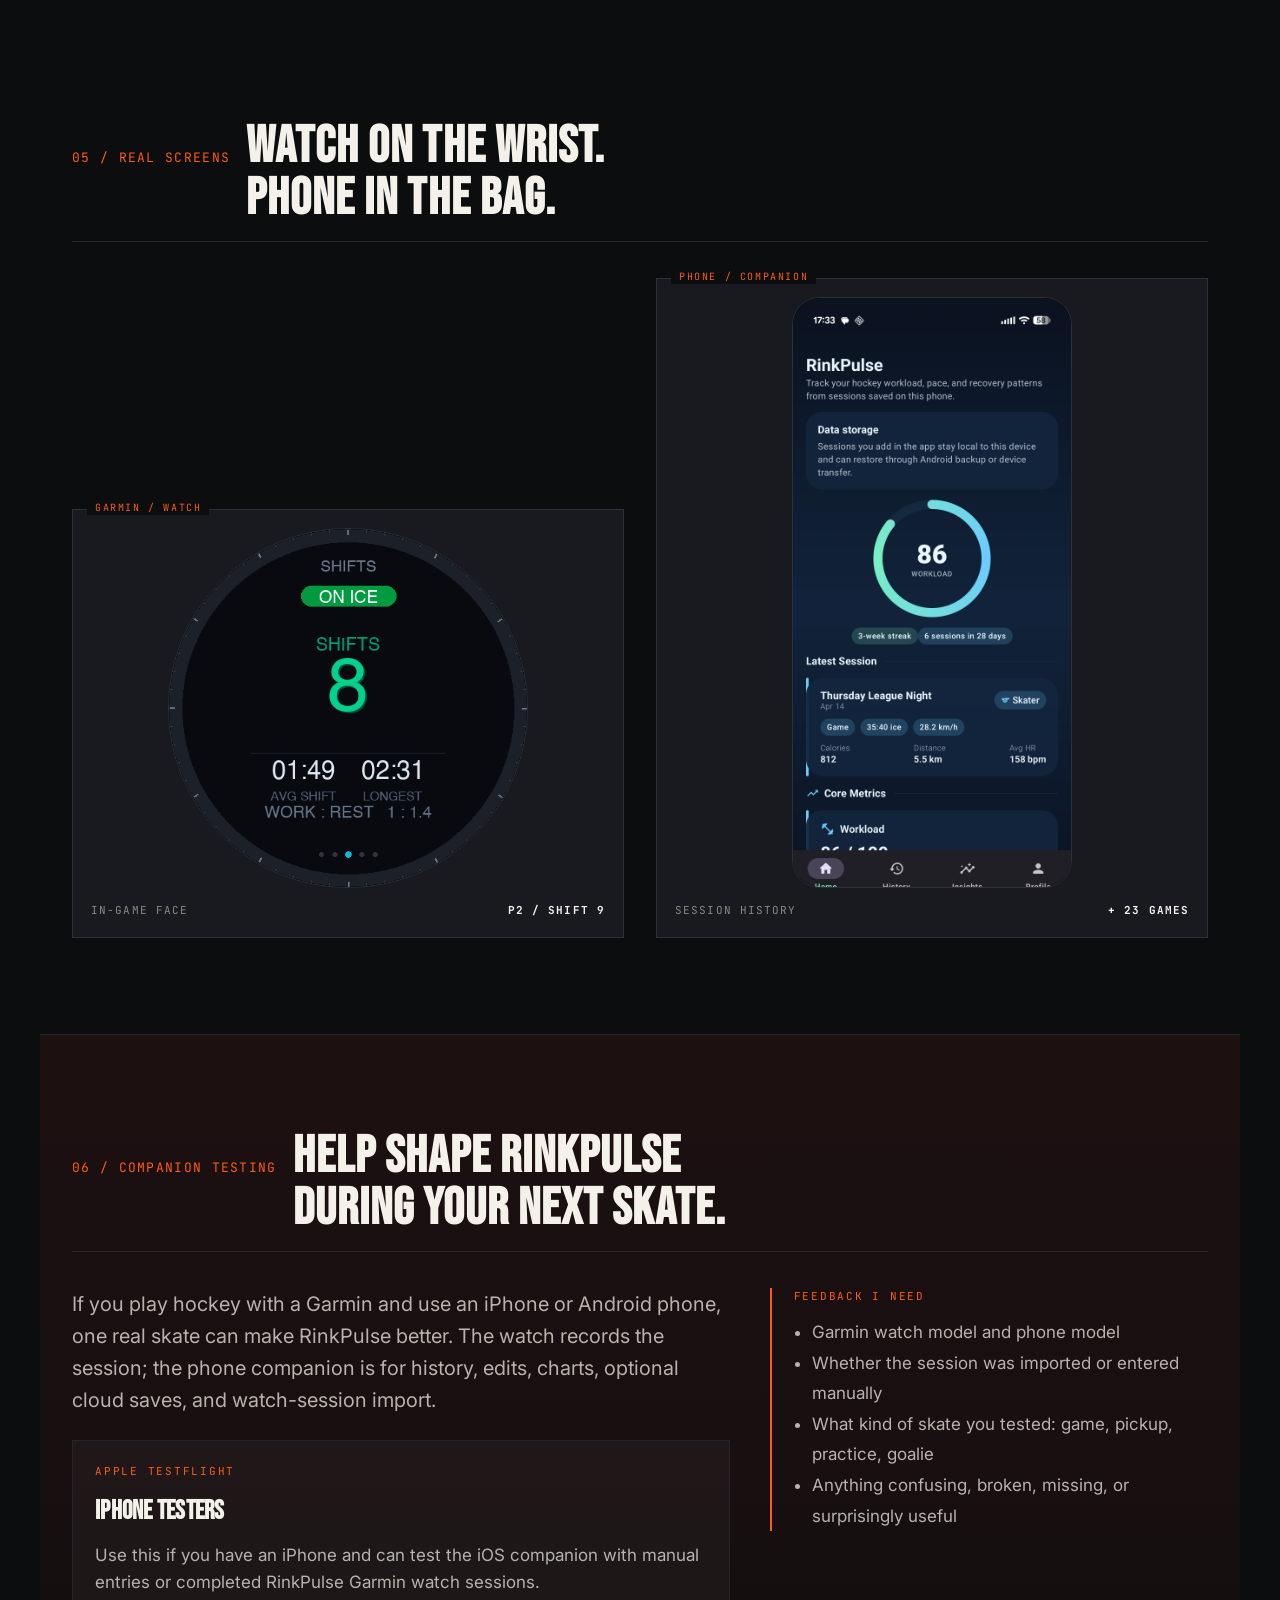
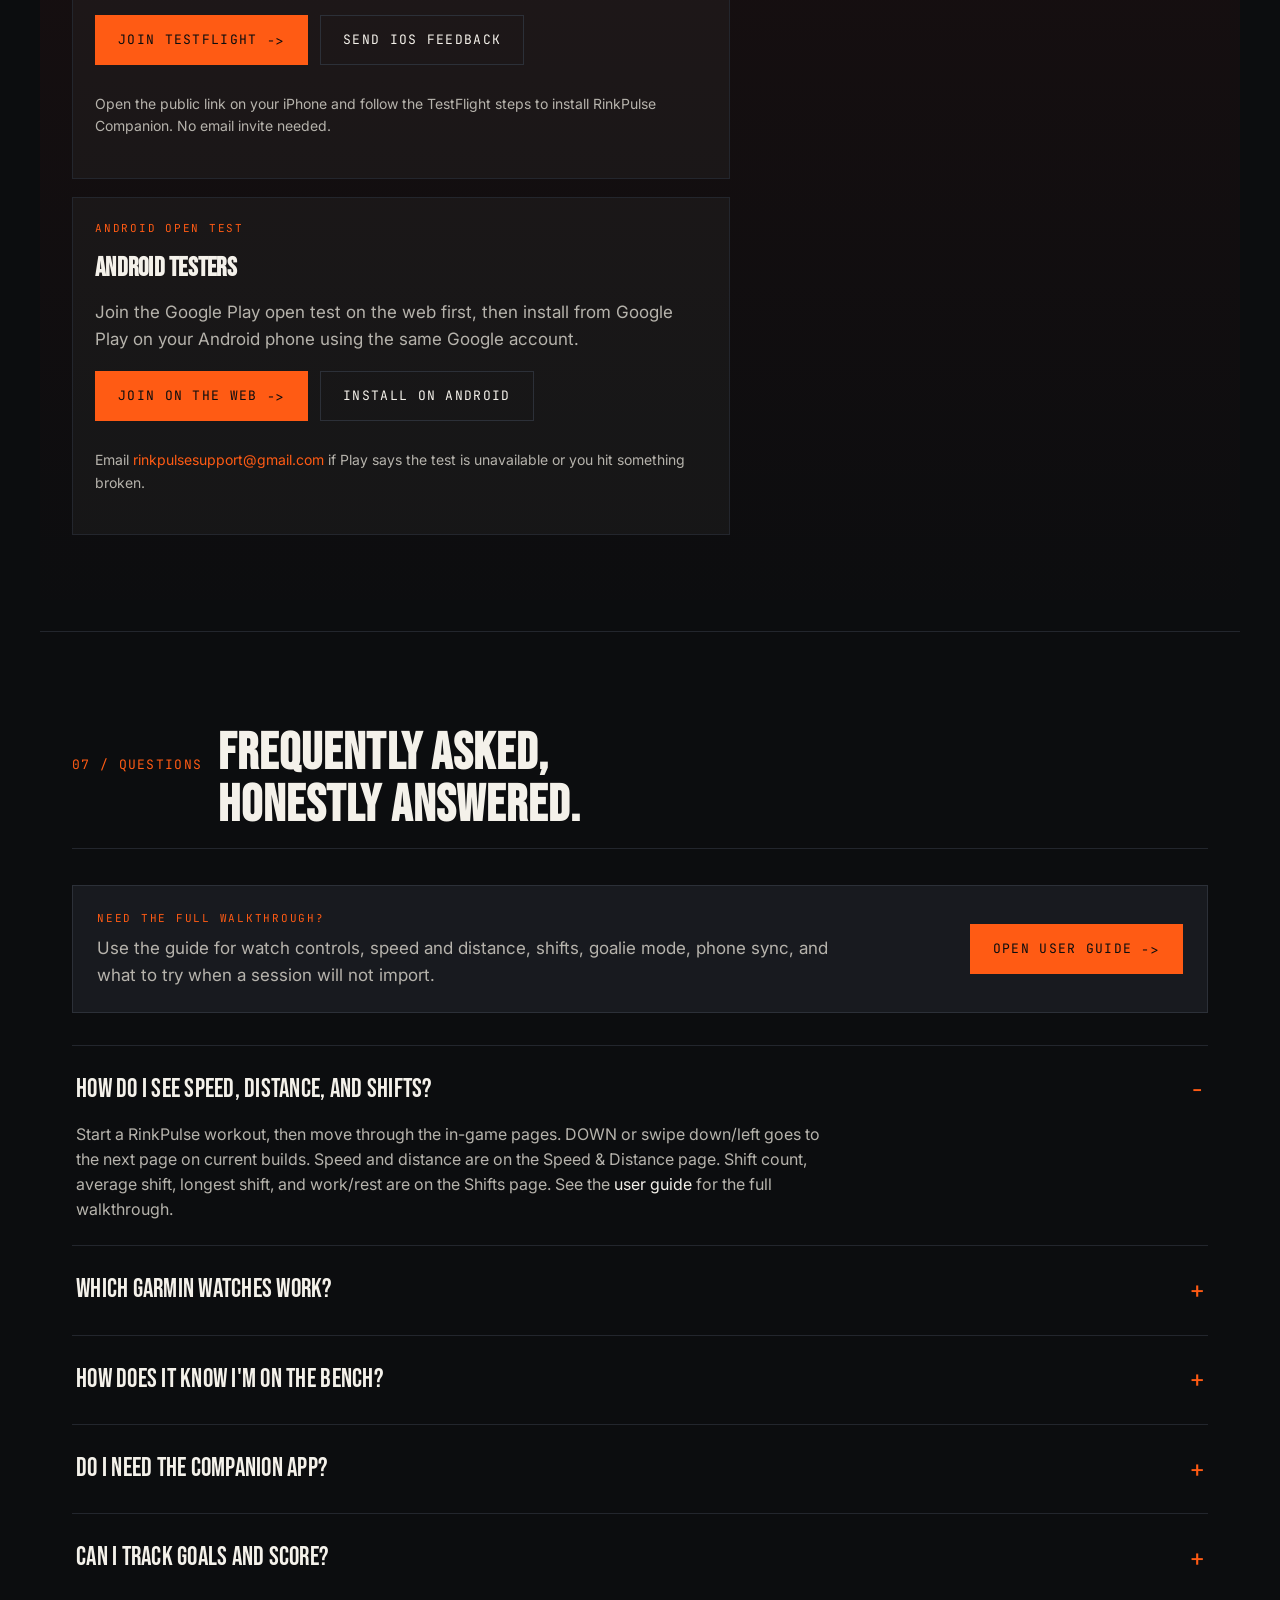
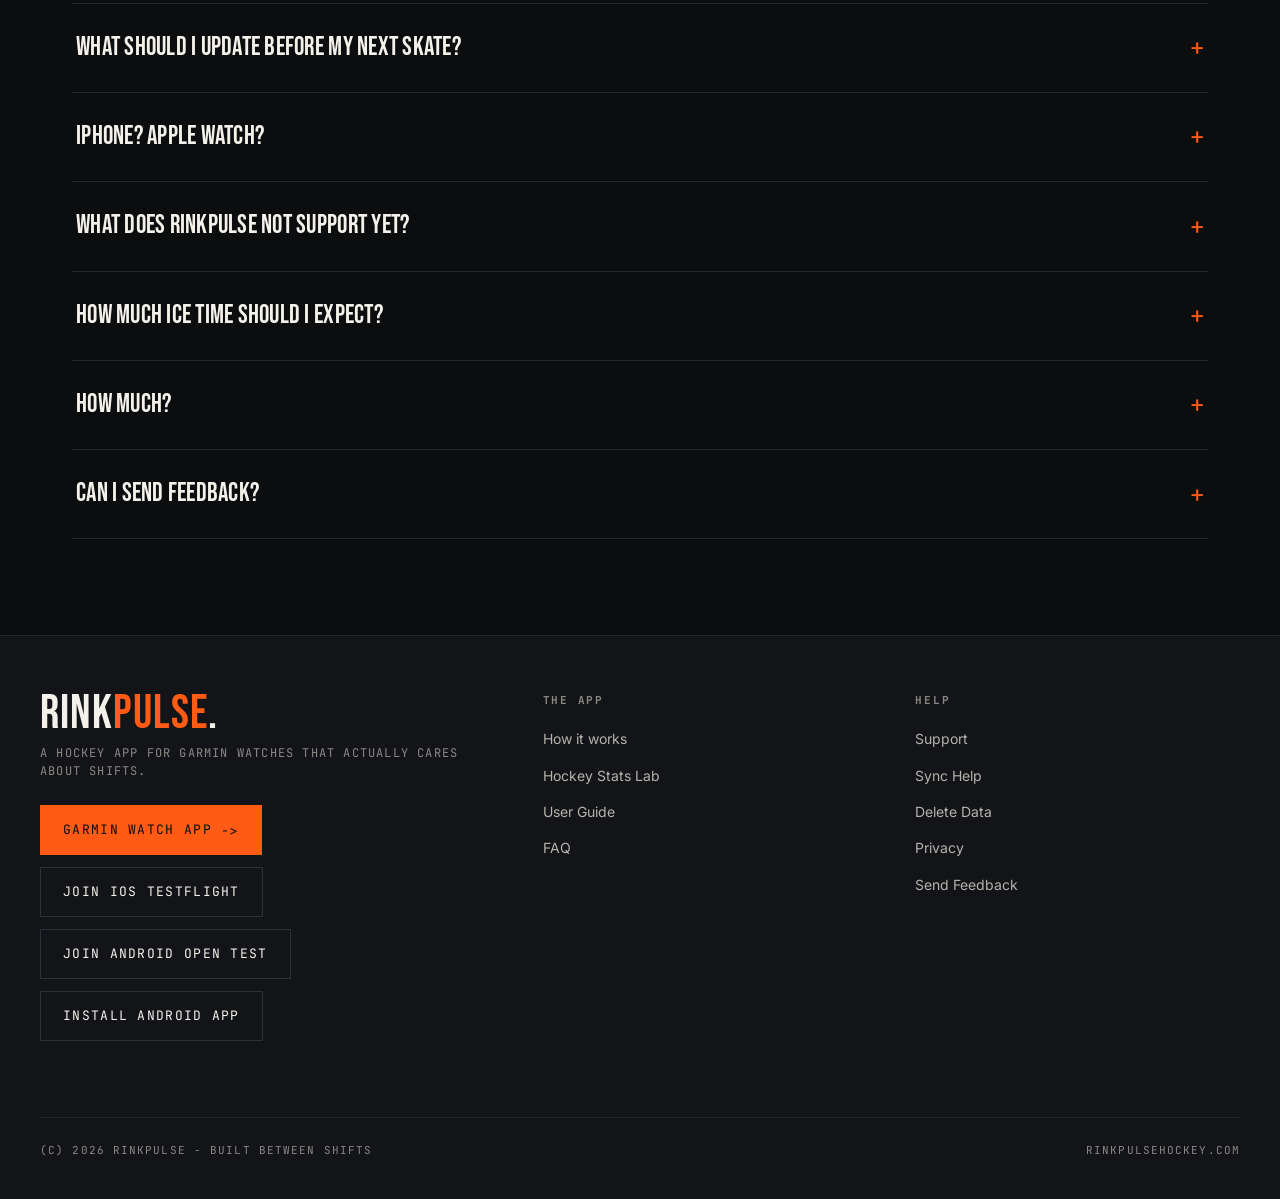
==== commit d616167d: "Use public TestFlight link for iPhone beta signup" ====
--- a/index.html
+++ b/index.html
@@ -94,7 +94,7 @@
       </div>
       <div class="platform-links" aria-label="Companion app options">
         <span>Phone companion:</span>
-        <a href="mailto:rinkpulsesupport@gmail.com?subject=RinkPulse%20iOS%20TestFlight%20Invite">iPhone TestFlight</a>
+        <a href="https://testflight.apple.com/join/7v8WSfyg" target="_blank" rel="noopener">iPhone TestFlight</a>
         <a href="https://play.google.com/apps/testing/com.rinkpulse.companion" target="_blank" rel="noopener">Android open test</a>
       </div>
       <div class="hero-meta">
@@ -336,10 +336,10 @@
           <h3>iPhone testers</h3>
           <p>Use this if you have an iPhone and can test the iOS companion with manual entries or completed RinkPulse Garmin watch sessions.</p>
           <div class="hero-ctas">
-            <a class="btn btn-primary" href="mailto:rinkpulsesupport@gmail.com?subject=RinkPulse%20iOS%20TestFlight%20Invite">Request TestFlight Invite <span class="btn-arrow">-&gt;</span></a>
+            <a class="btn btn-primary" href="https://testflight.apple.com/join/7v8WSfyg" target="_blank" rel="noopener">Join TestFlight <span class="btn-arrow">-&gt;</span></a>
             <a class="btn" href="mailto:rinkpulsesupport@gmail.com?subject=RinkPulse%20iOS%20TestFlight%20Feedback">Send iOS Feedback</a>
           </div>
-          <p class="beta-email-fallback">Include your Apple ID email if it is different, iPhone model, Garmin watch model, and what kind of skate you can test.</p>
+          <p class="beta-email-fallback">Open the public link on your iPhone and follow the TestFlight steps to install RinkPulse Companion. No email invite needed.</p>
         </section>
 
         <section class="beta-card">
@@ -436,7 +436,7 @@
       <div class="footer-tag">A hockey app for Garmin watches that actually cares about shifts.</div>
       <div class="hero-ctas" style="margin-top:24px;">
         <a id="get-watch" class="btn btn-primary" href="https://apps.garmin.com/en-US/apps/036b4e61-03af-4946-bc52-89ec13ca7724" target="_blank" rel="noopener">Garmin Watch App <span class="btn-arrow">-&gt;</span></a>
-        <a class="btn" href="mailto:rinkpulsesupport@gmail.com?subject=RinkPulse%20iOS%20TestFlight%20Invite">Request iOS TestFlight</a>
+        <a class="btn" href="https://testflight.apple.com/join/7v8WSfyg" target="_blank" rel="noopener">Join iOS TestFlight</a>
         <a id="get-android" class="btn" href="https://play.google.com/apps/testing/com.rinkpulse.companion" target="_blank" rel="noopener">Join Android Open Test</a>
         <a class="btn" href="https://play.google.com/store/apps/details?id=com.rinkpulse.companion" target="_blank" rel="noopener">Install Android App</a>
       </div>
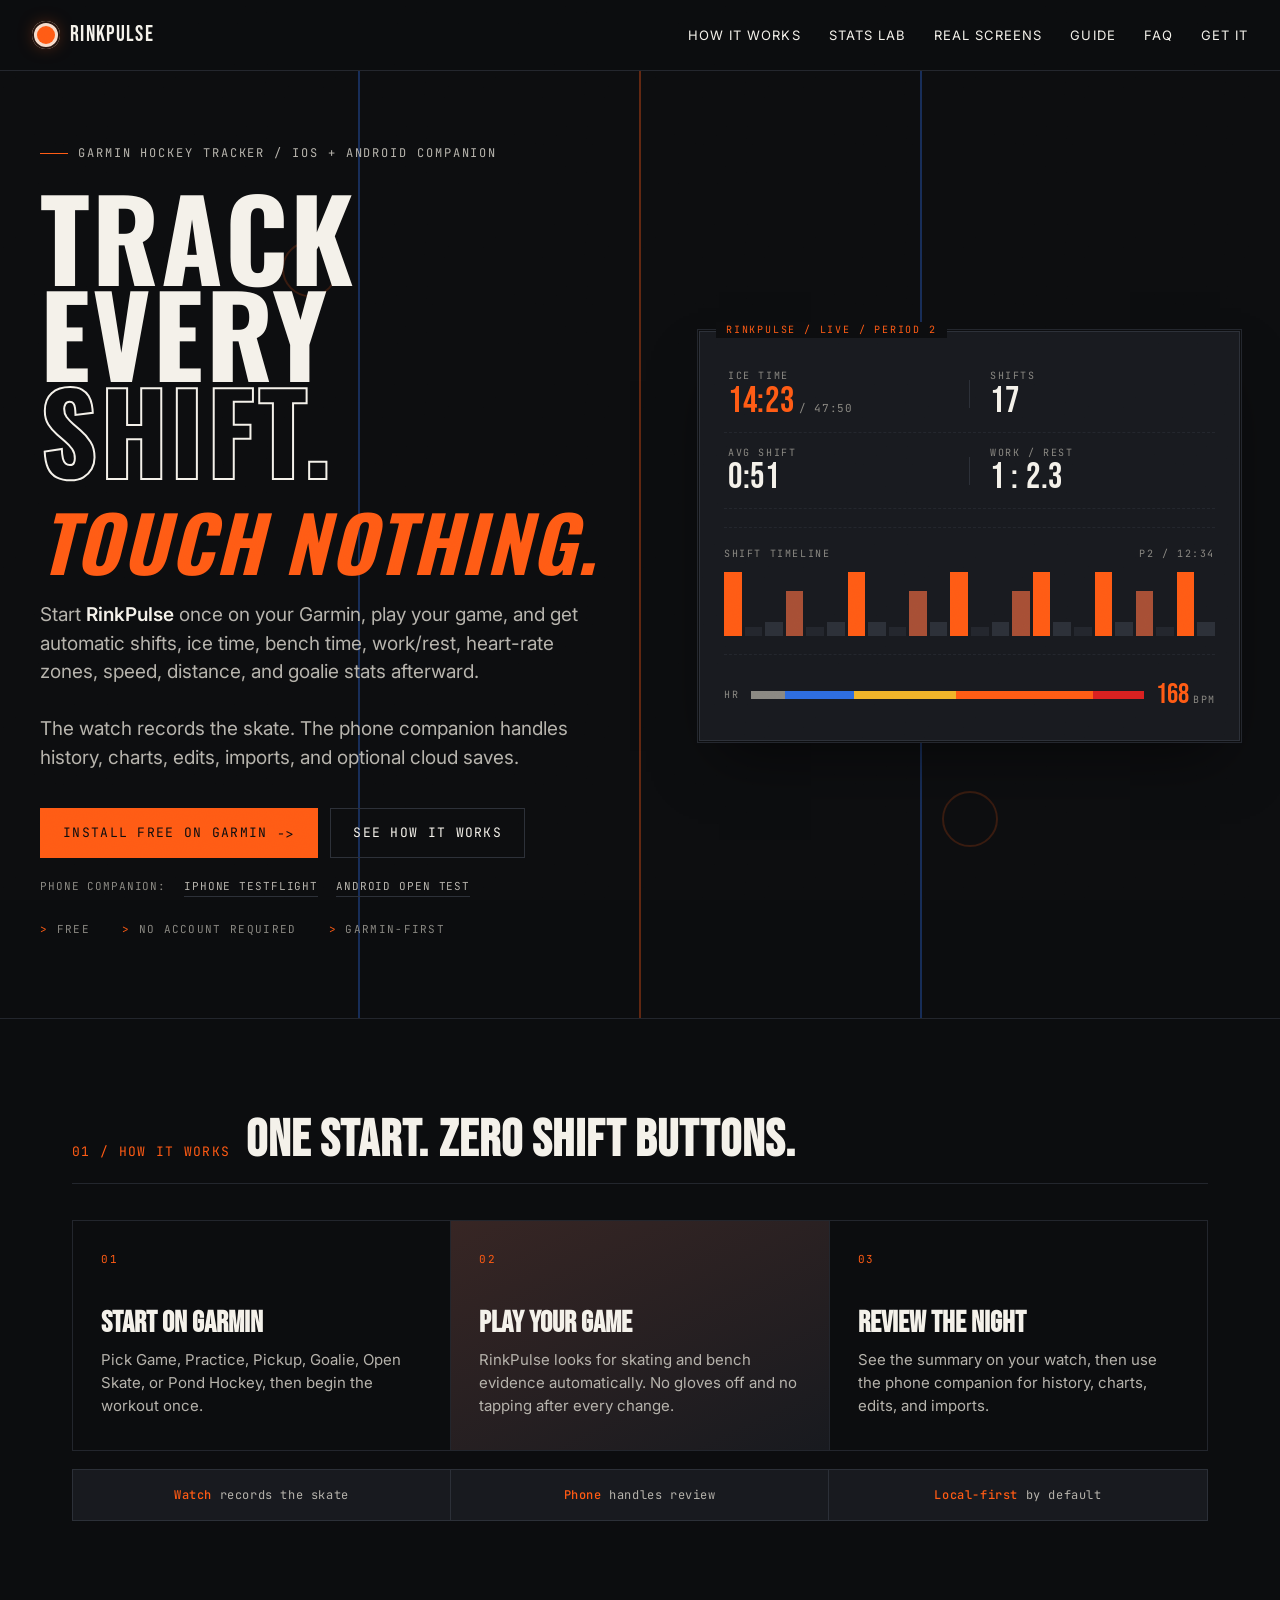
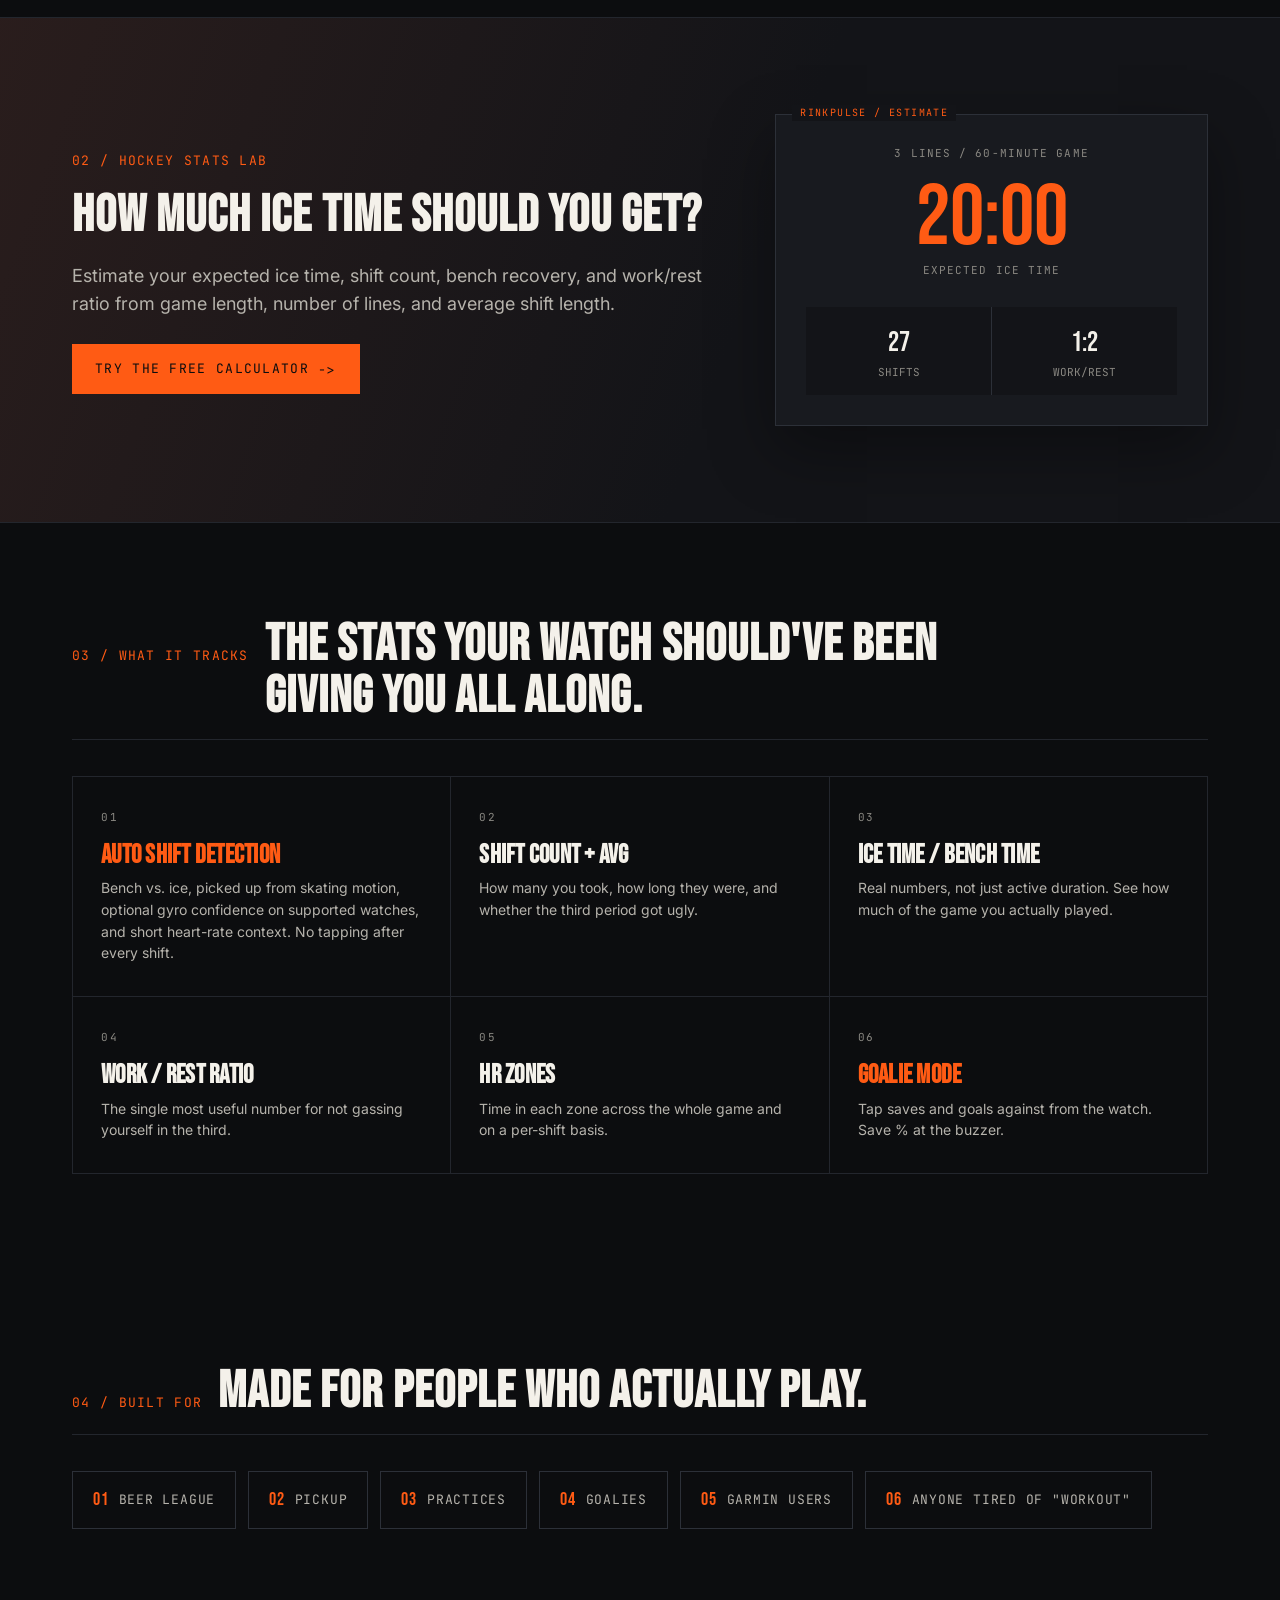
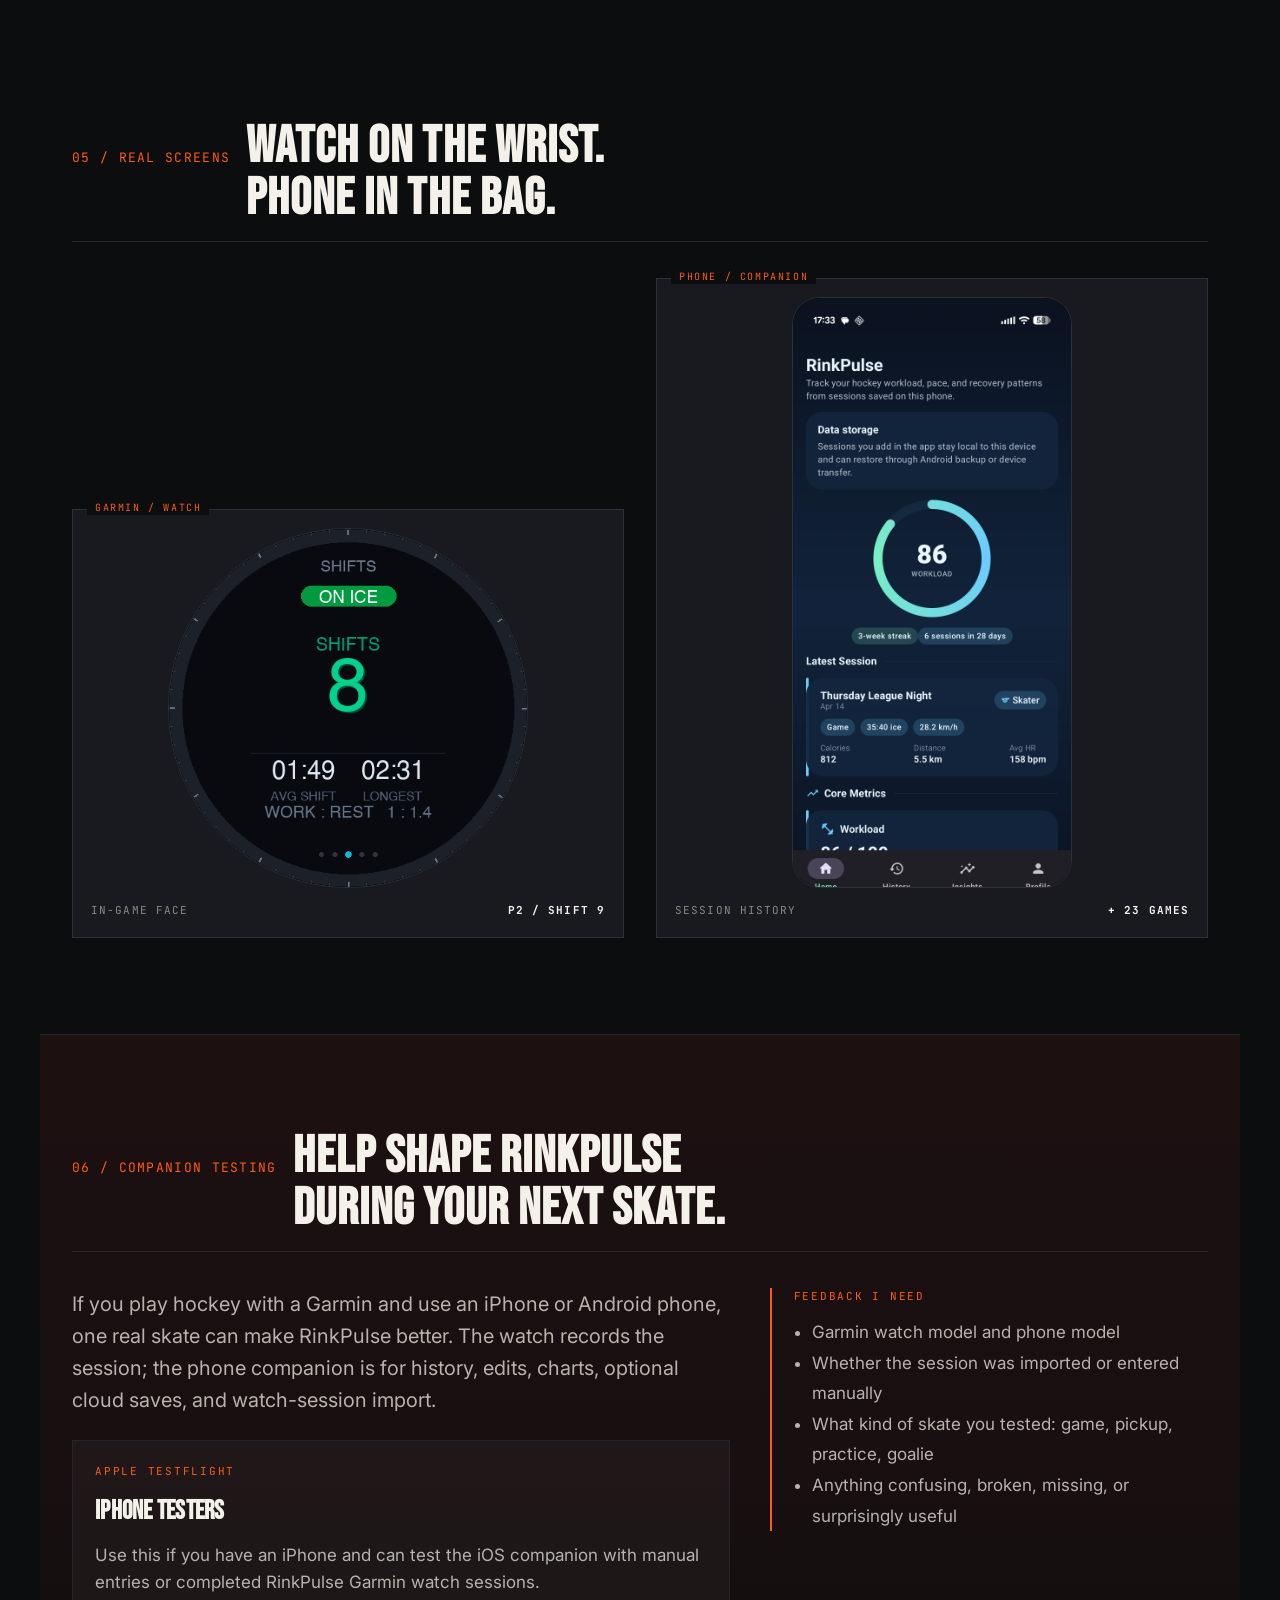
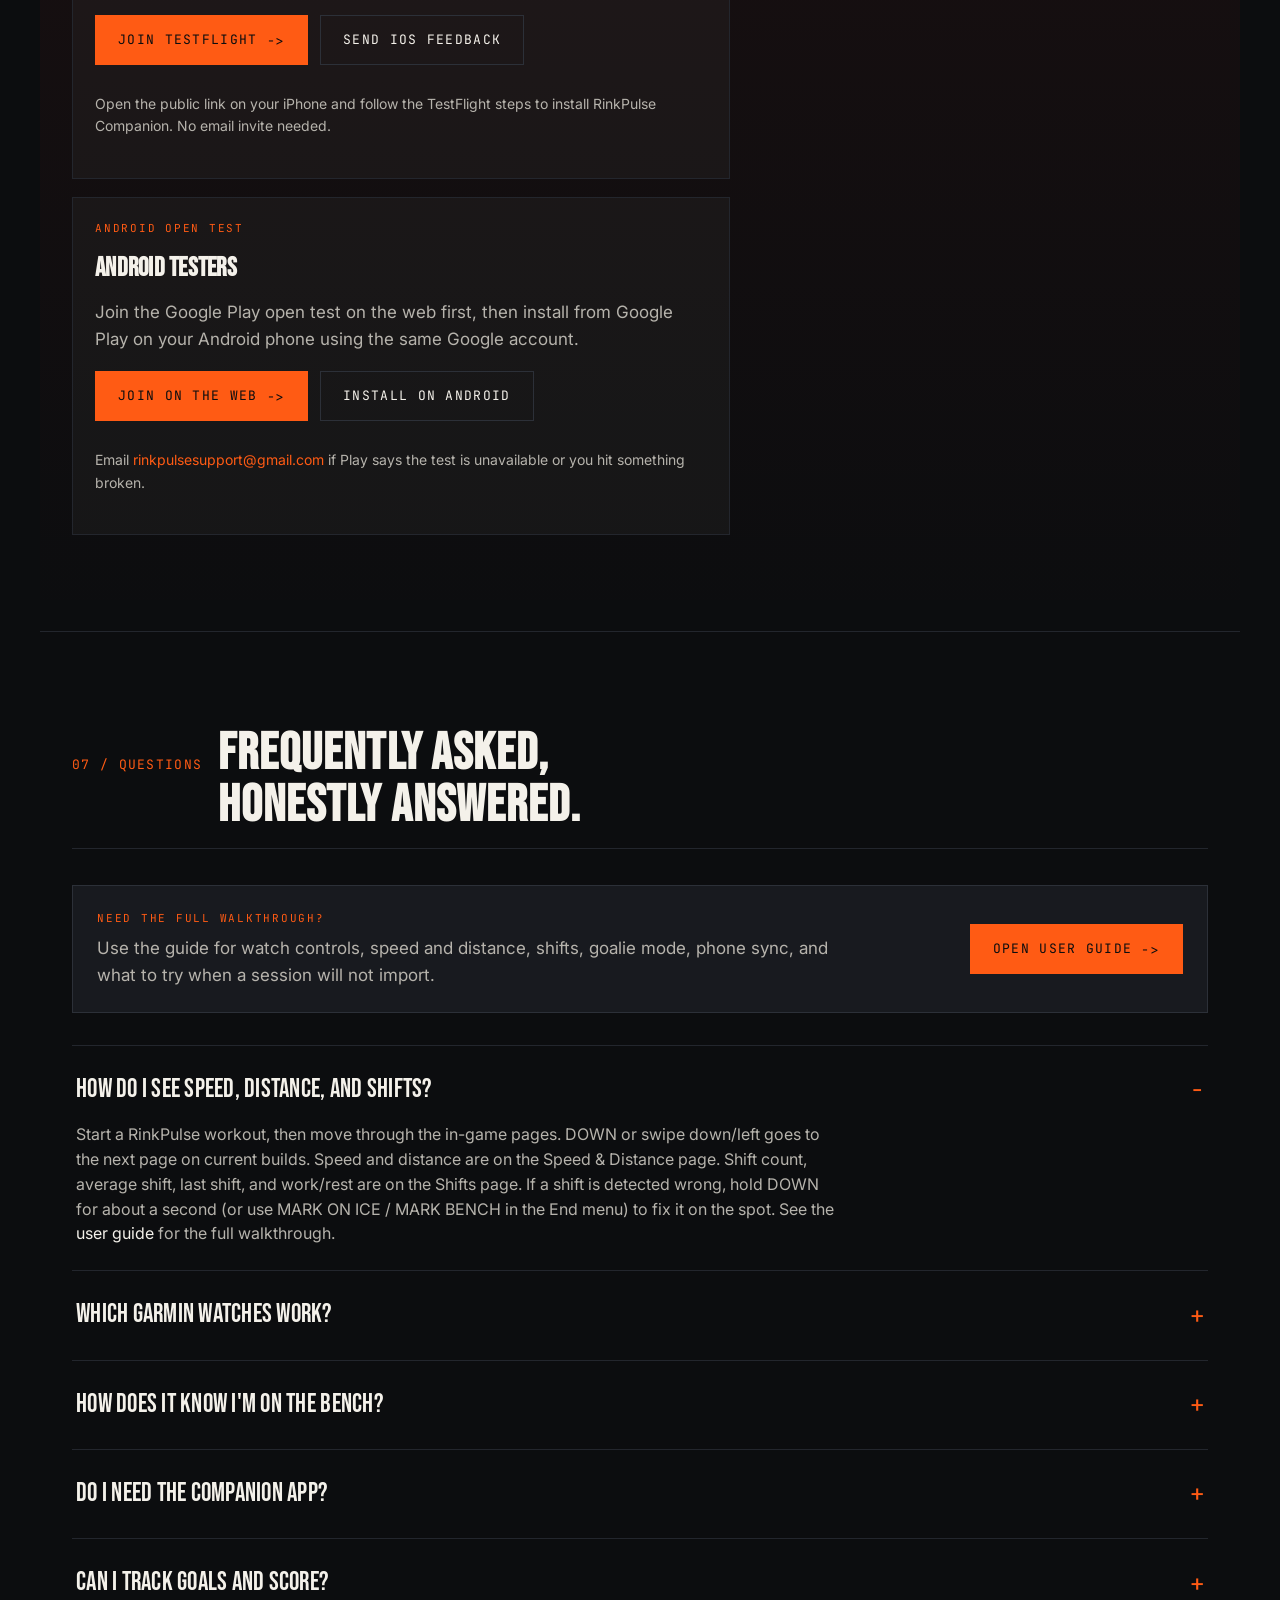
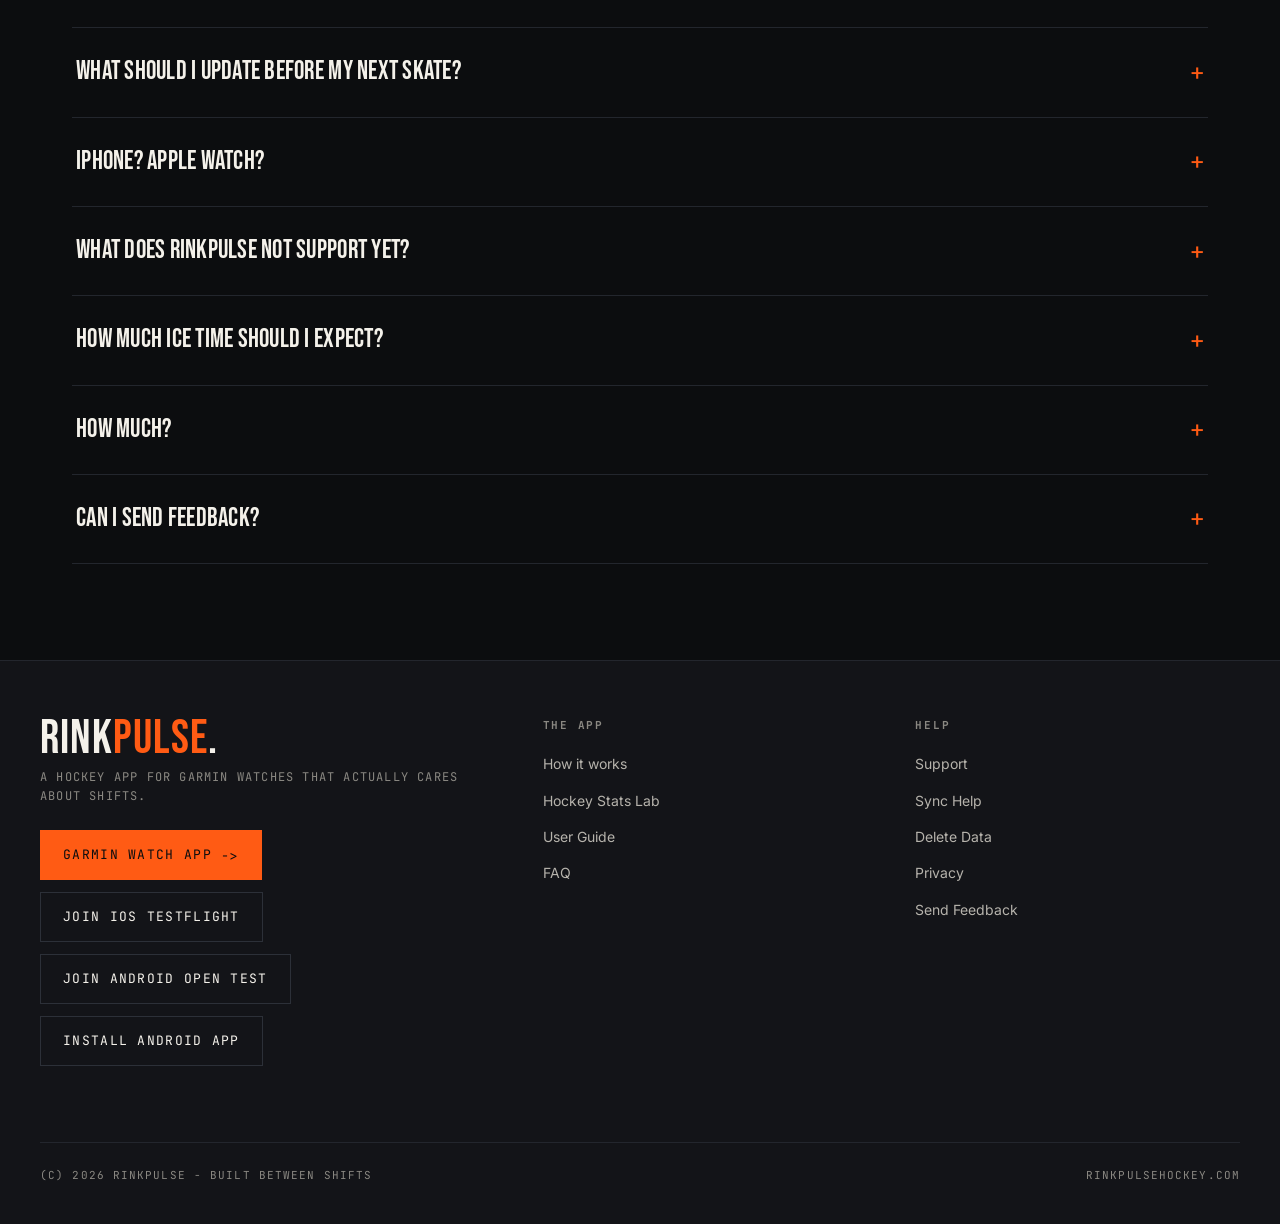
==== commit b3a564f2: "Update user guide for watch app 1.2 Add what's new, one-button shift correction, bench recovery / RE" ====
--- a/index.html
+++ b/index.html
@@ -383,7 +383,7 @@
   <div class="faq">
     <details open>
       <summary>How do I see speed, distance, and shifts?</summary>
-      <div class="faq-body">Start a RinkPulse workout, then move through the in-game pages. DOWN or swipe down/left goes to the next page on current builds. Speed and distance are on the Speed &amp; Distance page. Shift count, average shift, longest shift, and work/rest are on the Shifts page. See the <a href="guide.html">user guide</a> for the full walkthrough.</div>
+      <div class="faq-body">Start a RinkPulse workout, then move through the in-game pages. DOWN or swipe down/left goes to the next page on current builds. Speed and distance are on the Speed &amp; Distance page. Shift count, average shift, last shift, and work/rest are on the Shifts page. If a shift is detected wrong, hold DOWN for about a second (or use MARK ON ICE / MARK BENCH in the End menu) to fix it on the spot. See the <a href="guide.html">user guide</a> for the full walkthrough.</div>
     </details>
     <details>
       <summary>Which Garmin watches work?</summary>
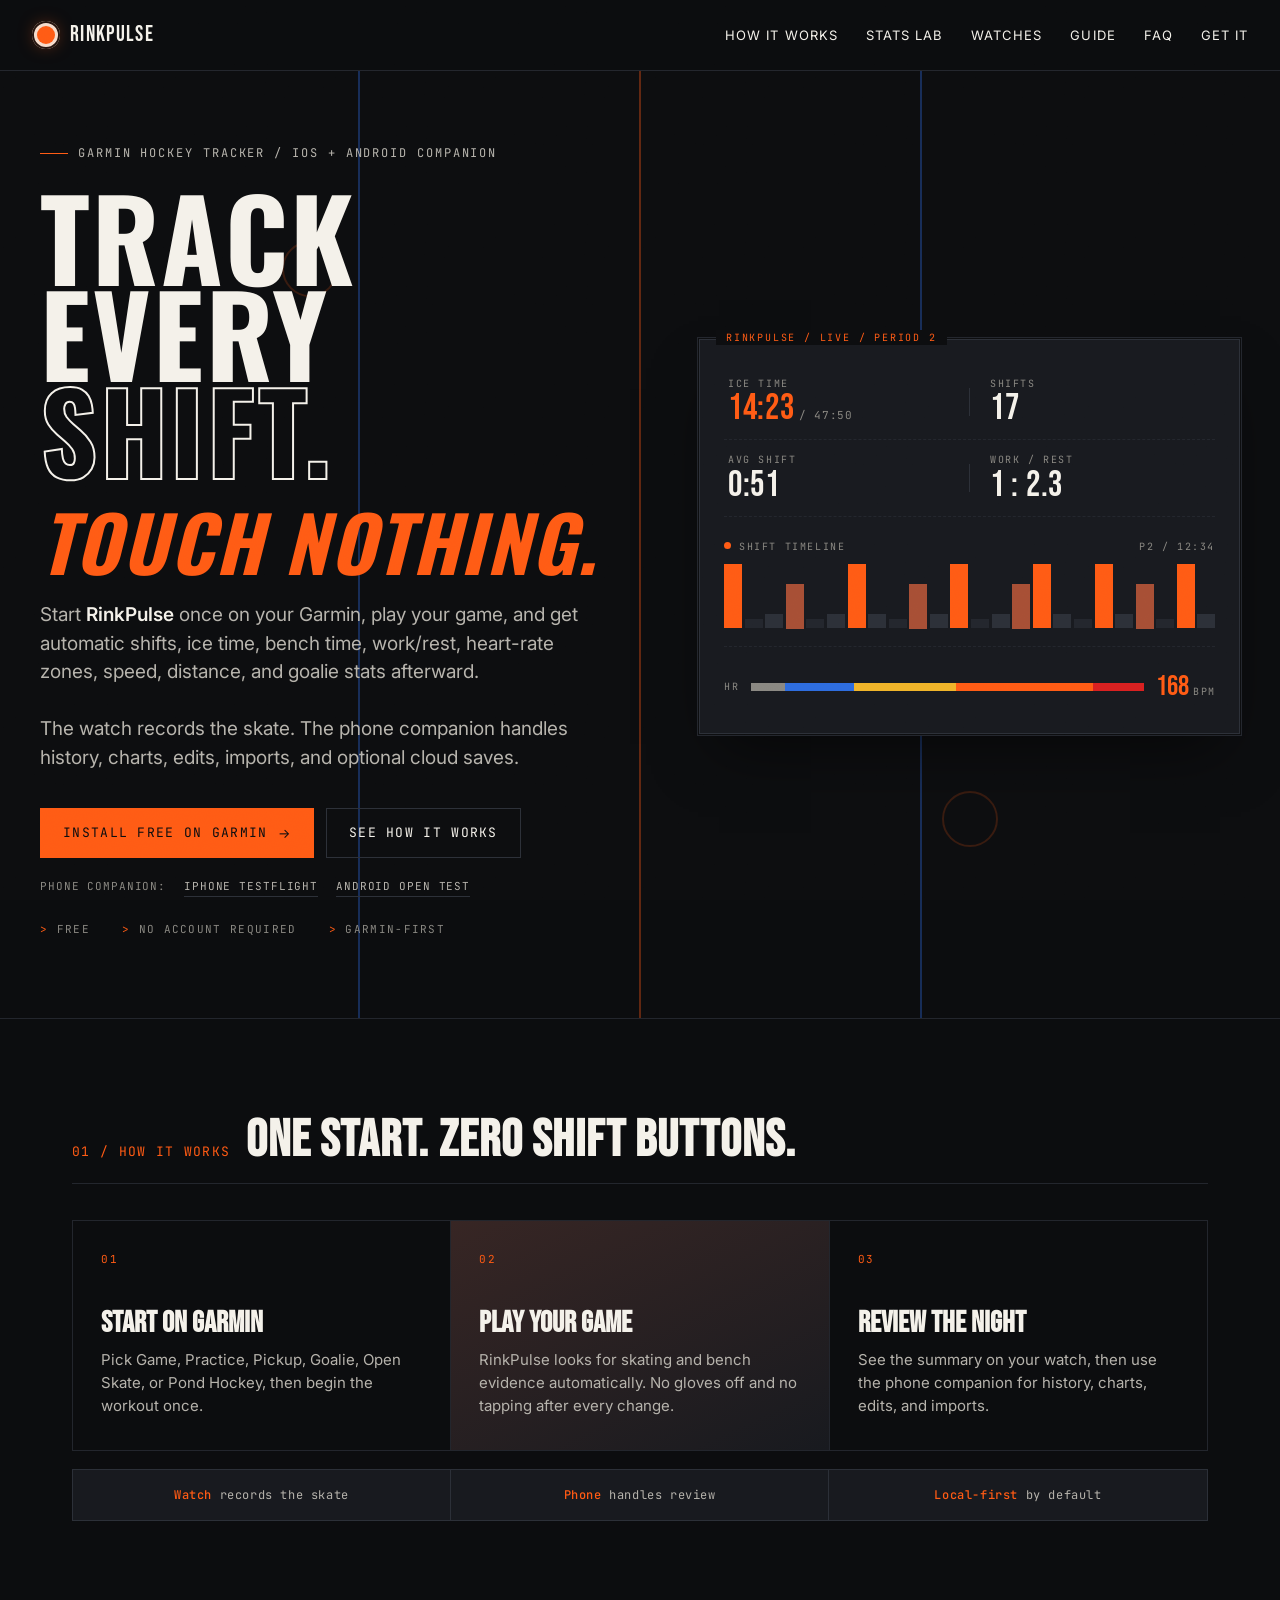
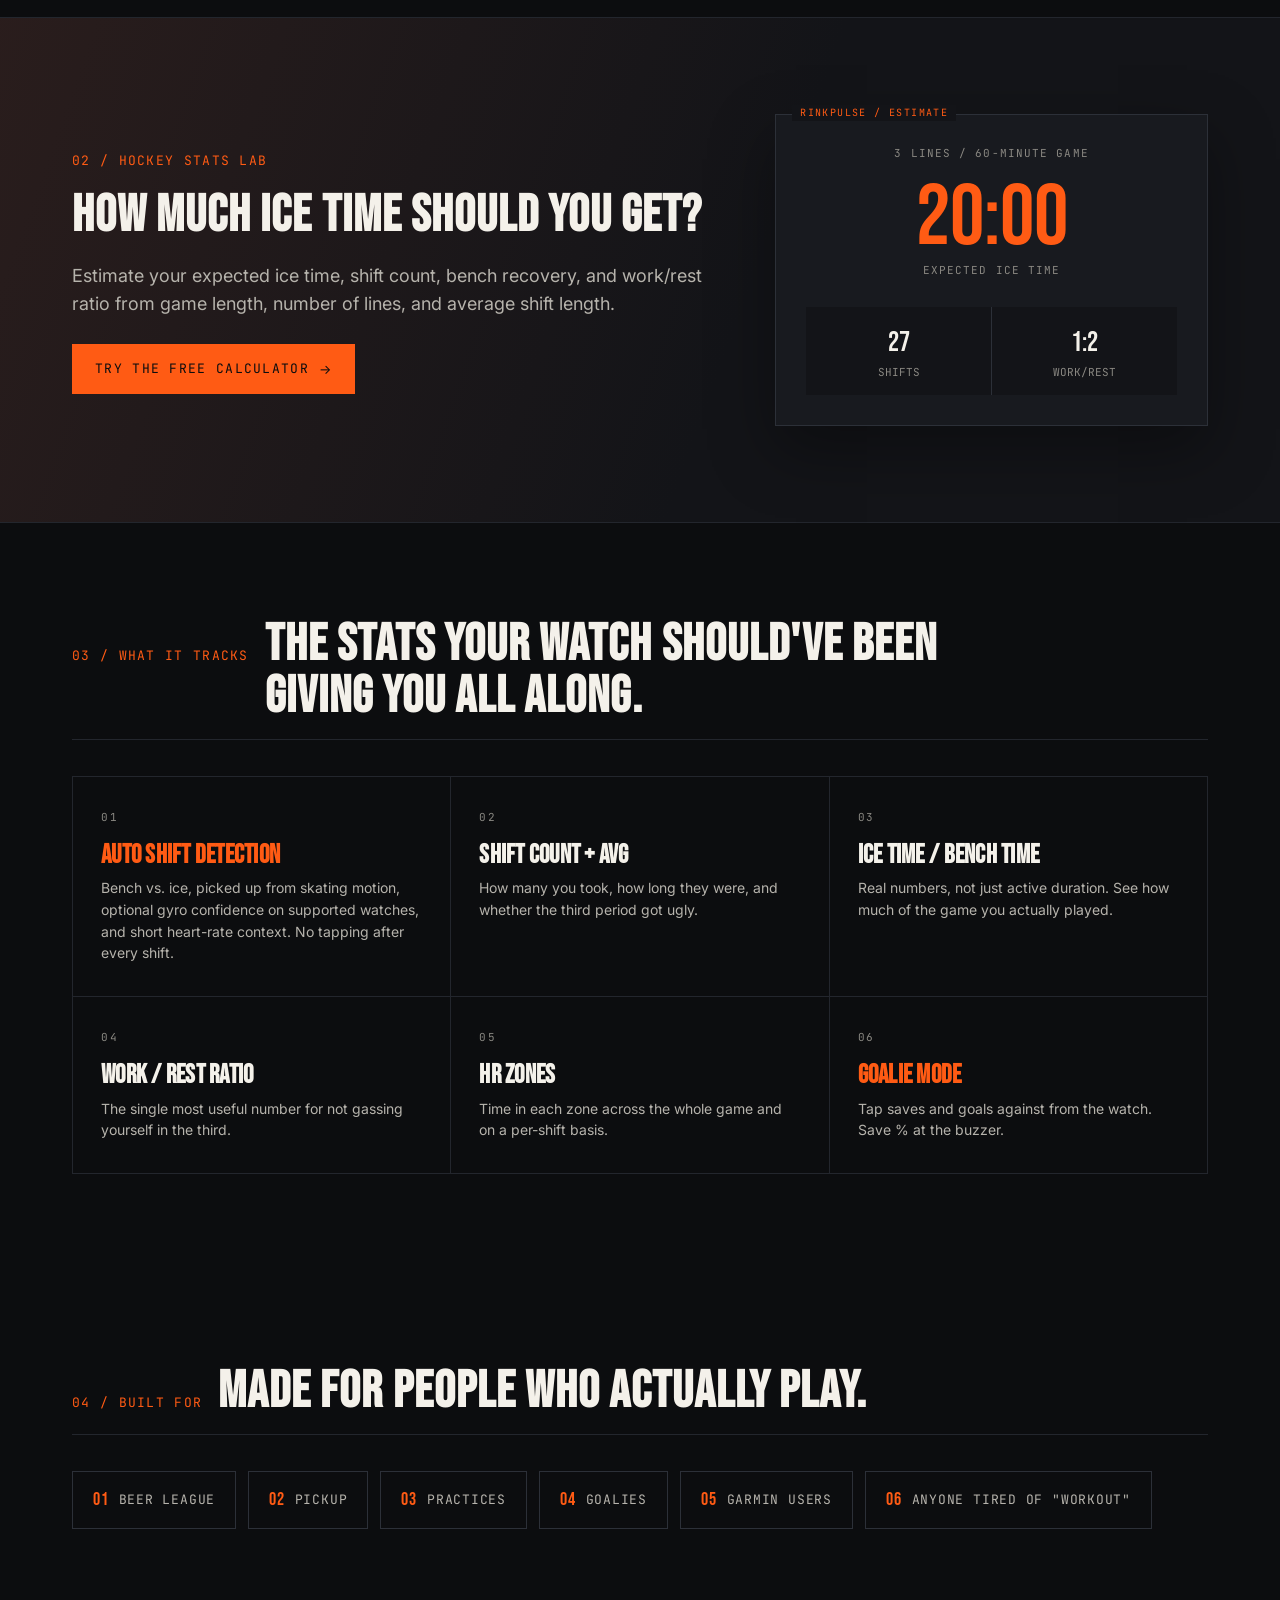
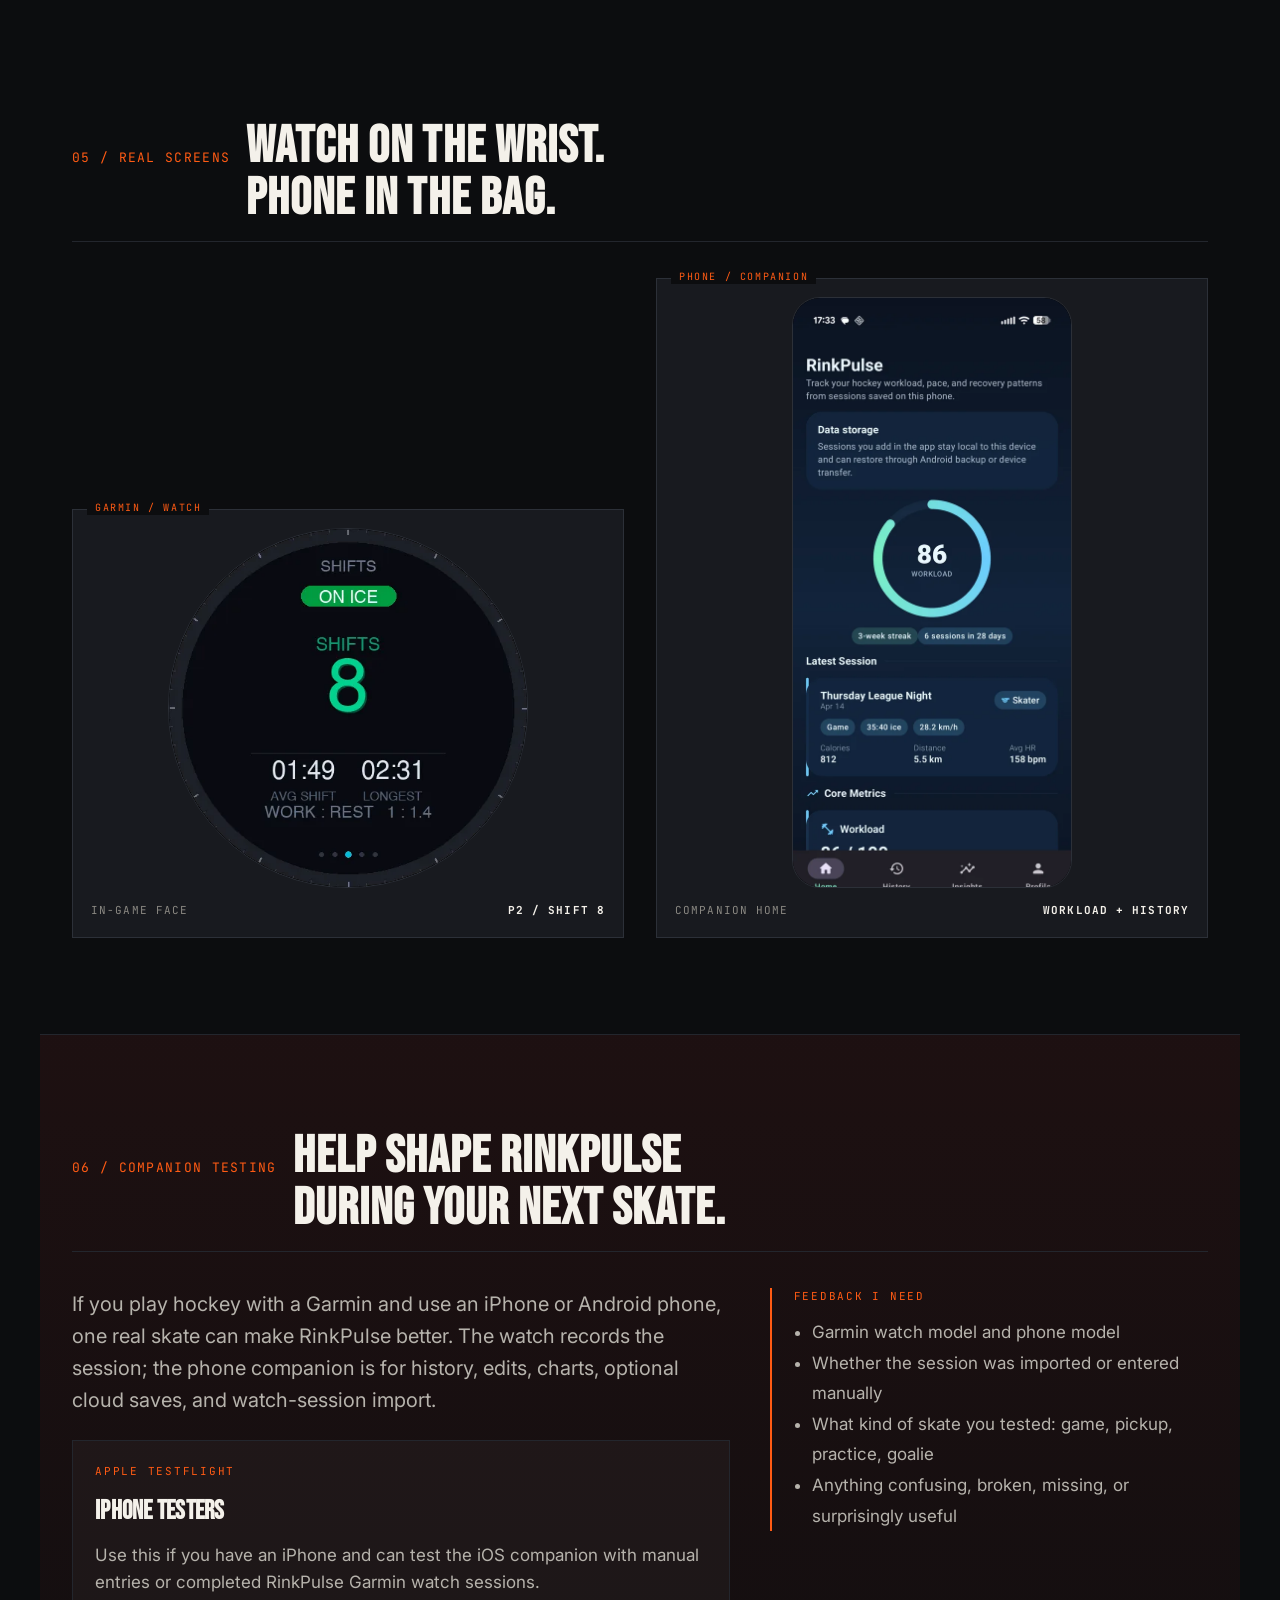
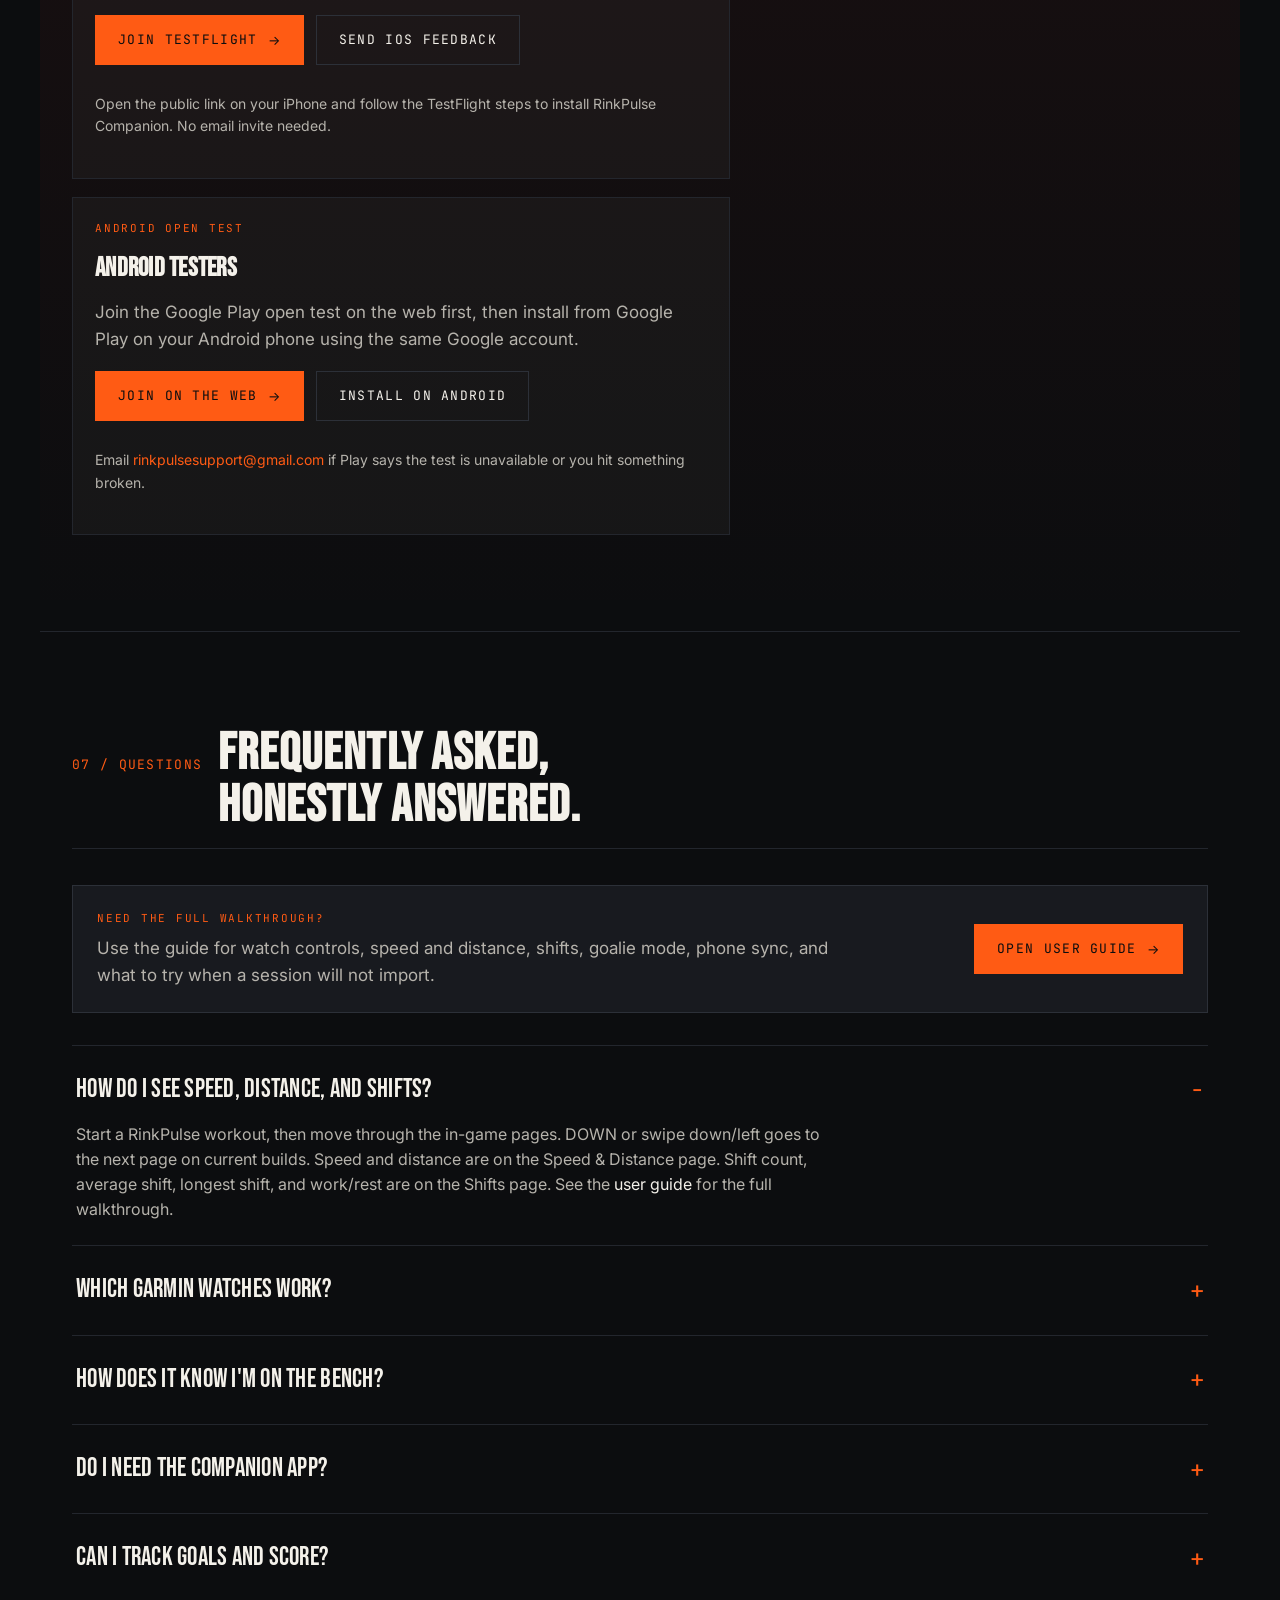
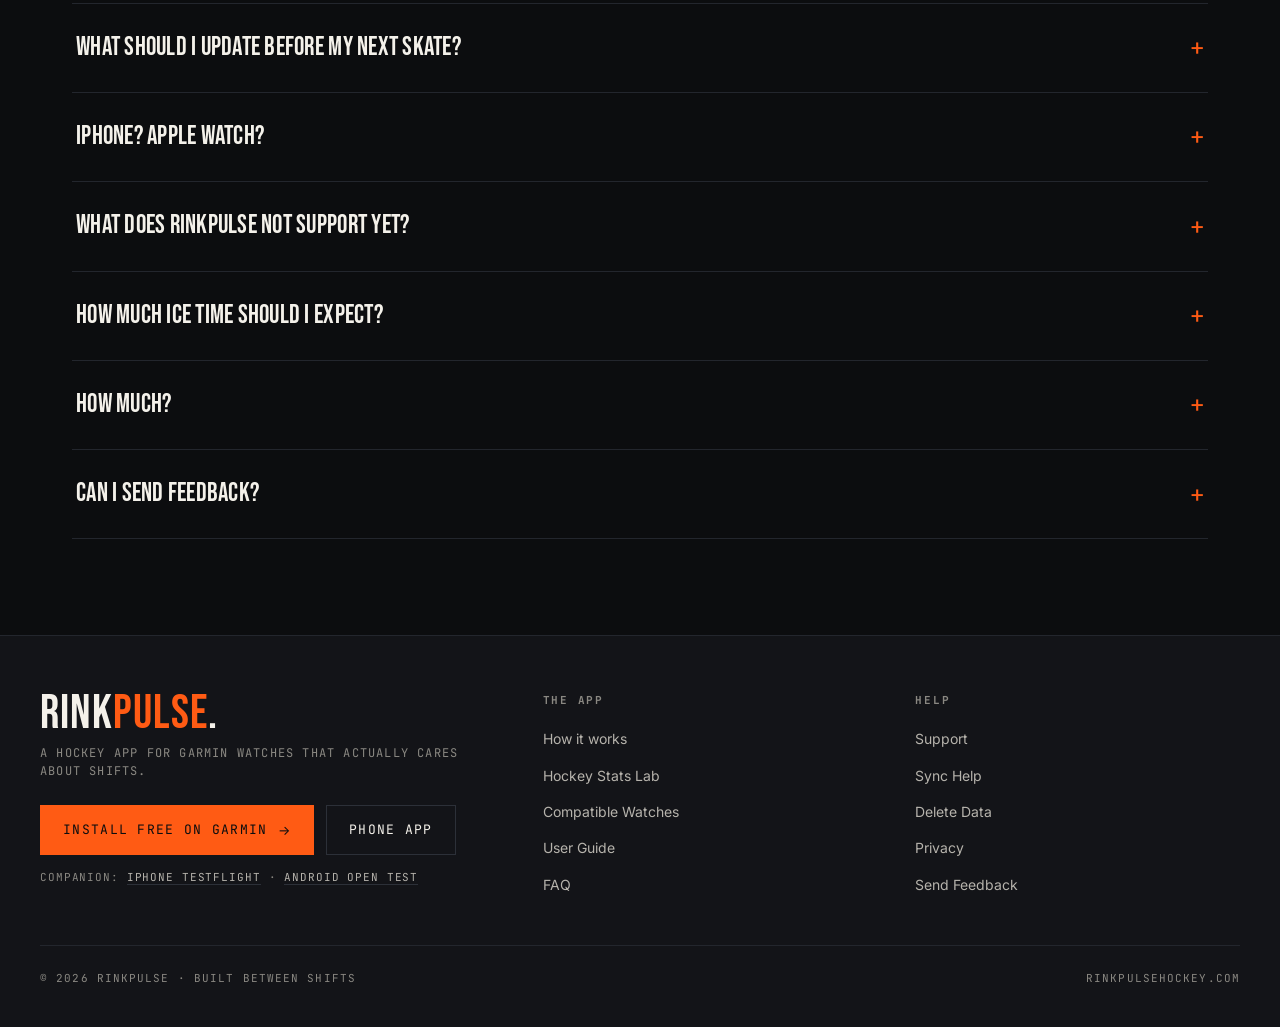
==== commit 0776019f: "Site refresh: shared header/footer, social card, watch list, mobile hero, motion - Load brand fonts " ====
--- a/index.html
+++ b/index.html
@@ -1,5 +1,5 @@
 <!doctype html>
-<html lang="en" data-theme="dark" data-hero="stencil">
+<html lang="en" data-theme="dark">
 <head>
 <meta charset="utf-8" />
 <meta name="viewport" content="width=device-width,initial-scale=1" />
@@ -11,7 +11,13 @@
 <meta property="og:url" content="https://rinkpulsehockey.com/" />
 <meta property="og:type" content="website" />
 <meta property="og:site_name" content="RinkPulse" />
-<meta name="twitter:card" content="summary" />
+<meta property="og:image" content="https://rinkpulsehockey.com/assets/og-card.png" />
+<meta property="og:image:width" content="1200" />
+<meta property="og:image:height" content="630" />
+<meta property="og:image:alt" content="RinkPulse: automatic hockey shift tracking on your Garmin watch" />
+<meta name="twitter:card" content="summary_large_image" />
+<meta name="twitter:image" content="https://rinkpulsehockey.com/assets/og-card.png" />
+<meta name="theme-color" content="#0c0d0f" />
 <meta name="twitter:title" content="Track Every Shift. Touch Nothing. | RinkPulse" />
 <meta name="twitter:description" content="Automatic hockey shift tracking, ice time, work/rest, heart-rate zones, and goalie stats on your Garmin watch." />
 <script type="application/ld+json">
@@ -36,8 +42,10 @@
 <link rel="apple-touch-icon" href="assets/logo.png" />
 <link rel="preconnect" href="https://fonts.googleapis.com" />
 <link rel="preconnect" href="https://fonts.gstatic.com" crossorigin />
-<link href="https://fonts.googleapis.com/css2?family=Bebas+Neue&amp;family=Oswald:wght@500;700&amp;family=Inter:wght@400;500;600&amp;family=JetBrains+Mono:wght@400;500&amp;family=Playfair+Display:ital,wght@1,900&amp;display=swap" rel="stylesheet" />
-<link rel="stylesheet" href="styles.css?v=20260818" />
+<link href="https://fonts.googleapis.com/css2?family=Bebas+Neue&amp;family=Oswald:wght@500;700&amp;family=Inter:wght@400;500;600&amp;family=JetBrains+Mono:wght@400;500&amp;display=swap" rel="stylesheet" />
+<link rel="stylesheet" href="styles.css?v=20260928" />
+<script>document.documentElement.classList.add("js")</script>
+<script src="site.js?v=20260928" defer></script>
 </head>
 <body>
 
@@ -47,10 +55,10 @@
     <span class="brand-mark" aria-hidden="true"></span>
     RINKPULSE
   </a>
-  <nav class="nav-links">
+  <nav class="nav-links" aria-label="Main navigation">
     <a href="#how-it-works">How it works</a>
     <a href="stats-lab.html">Stats Lab</a>
-    <a href="#screens">Real screens</a>
+    <a href="compatible-watches.html">Watches</a>
     <a href="guide.html">Guide</a>
     <a href="#faq">FAQ</a>
     <a href="#get">Get it</a>
@@ -60,7 +68,7 @@
     <nav aria-label="Mobile navigation">
       <a href="#how-it-works">How it works</a>
       <a href="stats-lab.html">Stats Lab</a>
-      <a href="#screens">Real screens</a>
+      <a href="compatible-watches.html">Watches</a>
       <a href="guide.html">User guide</a>
       <a href="#faq">FAQ</a>
       <a href="#get">Get it</a>
@@ -85,11 +93,11 @@
       </h1>
       <p class="hero-sub">
         Start <strong>RinkPulse</strong> once on your Garmin, play your game, and get automatic shifts, ice time, bench time, work/rest, heart-rate zones, speed, distance, and goalie stats afterward.
-        <br /><br />
-        The watch records the skate. The phone companion handles history, charts, edits, imports, and optional cloud saves.
+        <span class="hero-sub-more"><br /><br />
+        The watch records the skate. The phone companion handles history, charts, edits, imports, and optional cloud saves.</span>
       </p>
       <div class="hero-ctas">
-        <a class="btn btn-primary" href="https://apps.garmin.com/en-US/apps/036b4e61-03af-4946-bc52-89ec13ca7724" target="_blank" rel="noopener">Install Free on Garmin <span class="btn-arrow">-&gt;</span></a>
+        <a id="hero-install" class="btn btn-primary" href="https://apps.garmin.com/en-US/apps/036b4e61-03af-4946-bc52-89ec13ca7724" target="_blank" rel="noopener">Install Free on Garmin <span class="btn-arrow" aria-hidden="true">→</span></a>
         <a class="btn" href="#how-it-works">See how it works</a>
       </div>
       <div class="platform-links" aria-label="Companion app options">
@@ -131,7 +139,7 @@
 
       <div class="shift-chart" aria-label="Shift timeline">
         <div class="shift-chart-label">
-          <span>Shift Timeline</span>
+          <span><span class="sb-live" aria-hidden="true"></span>Shift Timeline</span>
           <span>P2 / 12:34</span>
         </div>
         <div class="shift-bars" aria-hidden="true">
@@ -215,7 +223,7 @@
     <span class="section-num">02 / HOCKEY STATS LAB</span>
     <h2 class="section-title">How much ice time should you get?</h2>
     <p>Estimate your expected ice time, shift count, bench recovery, and work/rest ratio from game length, number of lines, and average shift length.</p>
-    <a class="btn btn-primary" href="stats-lab.html">Try the free calculator <span class="btn-arrow">-&gt;</span></a>
+    <a class="btn btn-primary" href="stats-lab.html">Try the free calculator <span class="btn-arrow" aria-hidden="true">→</span></a>
   </div>
   <div class="lab-score" aria-label="Example ice-time estimate">
     <div class="lab-score-label">3 lines / 60-minute game</div>
@@ -297,22 +305,22 @@
     <div class="device device-watch">
       <div class="device-label">GARMIN / WATCH</div>
       <div class="device-frame">
-        <img src="assets/watch-screenshot.png" alt="RinkPulse Garmin watch shift screen" />
+        <picture><source srcset="assets/watch-screenshot.webp" type="image/webp" /><img src="assets/watch-screenshot.png" width="480" height="480" loading="lazy" decoding="async" alt="RinkPulse Garmin watch Shifts page showing 8 shifts, on ice, average shift, longest shift and work/rest" /></picture>
       </div>
       <div class="device-foot">
         <span>In-game face</span>
-        <strong>P2 / SHIFT 9</strong>
+        <strong>P2 / SHIFT 8</strong>
       </div>
     </div>
 
     <div class="device device-phone">
       <div class="device-label">PHONE / COMPANION</div>
       <div class="device-frame">
-        <img src="assets/phone-screenshot.png" alt="RinkPulse Companion home screen" />
+        <picture><source srcset="assets/phone-screenshot.webp" type="image/webp" /><img src="assets/phone-screenshot.png" width="560" height="1250" loading="lazy" decoding="async" alt="RinkPulse Companion home screen with workload score and latest session" /></picture>
       </div>
       <div class="device-foot">
-        <span>Session history</span>
-        <strong>+ 23 GAMES</strong>
+        <span>Companion home</span>
+        <strong>WORKLOAD + HISTORY</strong>
       </div>
     </div>
   </div>
@@ -336,7 +344,7 @@
           <h3>iPhone testers</h3>
           <p>Use this if you have an iPhone and can test the iOS companion with manual entries or completed RinkPulse Garmin watch sessions.</p>
           <div class="hero-ctas">
-            <a class="btn btn-primary" href="https://testflight.apple.com/join/7v8WSfyg" target="_blank" rel="noopener">Join TestFlight <span class="btn-arrow">-&gt;</span></a>
+            <a class="btn btn-primary" href="https://testflight.apple.com/join/7v8WSfyg" target="_blank" rel="noopener">Join TestFlight <span class="btn-arrow" aria-hidden="true">→</span></a>
             <a class="btn" href="mailto:rinkpulsesupport@gmail.com?subject=RinkPulse%20iOS%20TestFlight%20Feedback">Send iOS Feedback</a>
           </div>
           <p class="beta-email-fallback">Open the public link on your iPhone and follow the TestFlight steps to install RinkPulse Companion. No email invite needed.</p>
@@ -347,7 +355,7 @@
           <h3>Android testers</h3>
           <p>Join the Google Play open test on the web first, then install from Google Play on your Android phone using the same Google account.</p>
           <div class="hero-ctas">
-            <a class="btn btn-primary" href="https://play.google.com/apps/testing/com.rinkpulse.companion" target="_blank" rel="noopener">Join on the Web <span class="btn-arrow">-&gt;</span></a>
+            <a class="btn btn-primary" href="https://play.google.com/apps/testing/com.rinkpulse.companion" target="_blank" rel="noopener">Join on the Web <span class="btn-arrow" aria-hidden="true">→</span></a>
             <a class="btn" href="https://play.google.com/store/apps/details?id=com.rinkpulse.companion" target="_blank" rel="noopener">Install on Android</a>
           </div>
           <p class="beta-email-fallback">Email <a href="mailto:rinkpulsesupport@gmail.com?subject=RinkPulse%20Android%20Open%20Test%20Feedback">rinkpulsesupport@gmail.com</a> if Play says the test is unavailable or you hit something broken.</p>
@@ -377,17 +385,17 @@
       <div class="faq-guide-kicker">Need the full walkthrough?</div>
       <p>Use the guide for watch controls, speed and distance, shifts, goalie mode, phone sync, and what to try when a session will not import.</p>
     </div>
-    <a class="btn btn-primary" href="guide.html">Open User Guide <span class="btn-arrow">-&gt;</span></a>
+    <a class="btn btn-primary" href="guide.html">Open User Guide <span class="btn-arrow" aria-hidden="true">→</span></a>
   </div>
 
   <div class="faq">
     <details open>
       <summary>How do I see speed, distance, and shifts?</summary>
-      <div class="faq-body">Start a RinkPulse workout, then move through the in-game pages. DOWN or swipe down/left goes to the next page on current builds. Speed and distance are on the Speed &amp; Distance page. Shift count, average shift, last shift, and work/rest are on the Shifts page. If a shift is detected wrong, hold DOWN for about a second (or use MARK ON ICE / MARK BENCH in the End menu) to fix it on the spot. See the <a href="guide.html">user guide</a> for the full walkthrough.</div>
+      <div class="faq-body">Start a RinkPulse workout, then move through the in-game pages. DOWN or swipe down/left goes to the next page on current builds. Speed and distance are on the Speed &amp; Distance page. Shift count, average shift, longest shift, and work/rest are on the Shifts page. See the <a href="guide.html">user guide</a> for the full walkthrough.</div>
     </details>
     <details>
       <summary>Which Garmin watches work?</summary>
-      <div class="faq-body">A wide set of Forerunner, fenix, Instinct, Venu, vivoactive, epix, Enduro, MARQ, D2, Descent, and Approach watches that support Connect IQ watch apps. If your watch can install third-party Connect IQ apps, it may be supported.</div>
+      <div class="faq-body">A wide set of Forerunner, fenix, Instinct, Venu, vivoactive, epix, Enduro, MARQ, D2, Descent, and Approach watches that support Connect IQ watch apps. See the full <a href="compatible-watches.html">list of compatible Garmin watches</a> (84 models), or check your watch on the Connect IQ store page.</div>
     </details>
     <details>
       <summary>How does it know I'm on the bench?</summary>
@@ -434,18 +442,18 @@
     <div>
       <div class="footer-brand">RINK<span class="accent">PULSE</span>.</div>
       <div class="footer-tag">A hockey app for Garmin watches that actually cares about shifts.</div>
-      <div class="hero-ctas" style="margin-top:24px;">
-        <a id="get-watch" class="btn btn-primary" href="https://apps.garmin.com/en-US/apps/036b4e61-03af-4946-bc52-89ec13ca7724" target="_blank" rel="noopener">Garmin Watch App <span class="btn-arrow">-&gt;</span></a>
-        <a class="btn" href="https://testflight.apple.com/join/7v8WSfyg" target="_blank" rel="noopener">Join iOS TestFlight</a>
-        <a id="get-android" class="btn" href="https://play.google.com/apps/testing/com.rinkpulse.companion" target="_blank" rel="noopener">Join Android Open Test</a>
-        <a class="btn" href="https://play.google.com/store/apps/details?id=com.rinkpulse.companion" target="_blank" rel="noopener">Install Android App</a>
-      </div>
+      <div class="hero-ctas footer-ctas">
+        <a id="get-watch" class="btn btn-primary" href="https://apps.garmin.com/en-US/apps/036b4e61-03af-4946-bc52-89ec13ca7724" target="_blank" rel="noopener">Install Free on Garmin <span class="btn-arrow" aria-hidden="true">→</span></a>
+        <a class="btn" href="#beta">Phone app</a>
+      </div>
+      <div class="footer-platforms">Companion: <a href="https://testflight.apple.com/join/7v8WSfyg" target="_blank" rel="noopener">iPhone TestFlight</a> · <a id="get-android" href="https://play.google.com/apps/testing/com.rinkpulse.companion" target="_blank" rel="noopener">Android open test</a></div>
     </div>
     <div class="footer-col">
       <h4>The App</h4>
       <ul>
         <li><a href="#how-it-works">How it works</a></li>
         <li><a href="stats-lab.html">Hockey Stats Lab</a></li>
+        <li><a href="compatible-watches.html">Compatible Watches</a></li>
         <li><a href="guide.html">User Guide</a></li>
         <li><a href="#faq">FAQ</a></li>
       </ul>
@@ -462,12 +470,12 @@
     </div>
   </div>
   <div class="footer-base">
-    <span>(c) 2026 RinkPulse - Built between shifts</span>
+    <span>© 2026 RinkPulse · Built between shifts</span>
     <span>rinkpulsehockey.com</span>
   </div>
 </footer>
 
-<a class="mobile-install-bar" href="https://apps.garmin.com/en-US/apps/036b4e61-03af-4946-bc52-89ec13ca7724" target="_blank" rel="noopener">Install Free on Garmin <span aria-hidden="true">-&gt;</span></a>
+<a class="mobile-install-bar" href="https://apps.garmin.com/en-US/apps/036b4e61-03af-4946-bc52-89ec13ca7724" target="_blank" rel="noopener">Install Free on Garmin <span aria-hidden="true">→</span></a>
 
 </body>
 </html>
--- a/styles.css
+++ b/styles.css
@@ -19,19 +19,7 @@
   --display: "Bebas Neue", "Oswald", "Helvetica Neue", Arial, sans-serif;
   --body: "Inter", "Helvetica Neue", Arial, sans-serif;
   --mono: "JetBrains Mono", ui-monospace, "SF Mono", Menlo, monospace;
-}
-
-[data-theme="ice"] {
-  --bg: #f3f5f8;
-  --bg-2: #e7ecf2;
-  --panel: #ffffff;
-  --line: #d6dde6;
-  --line-2: #c1cad6;
-  --ink: #0c1018;
-  --ink-dim: #3b4250;
-  --ink-mute: #7a8392;
-  --accent-ink: #ffffff;
-  --grain: 0.025;
+  color-scheme: dark;
 }
 
 * { box-sizing: border-box; }
@@ -111,6 +99,8 @@
   color: var(--ink-dim);
 }
 .nav-links a:hover { color: var(--ink); }
+.nav-links a[aria-current="page"] { color: var(--accent); }
+.mobile-nav nav a[aria-current="page"] { color: var(--accent); }
 .mobile-nav { display: none; position: relative; }
 .mobile-nav summary {
   list-style: none;
@@ -302,7 +292,8 @@
   color: var(--accent-ink);
 }
 .btn-primary:hover { background: var(--ink); border-color: var(--ink); color: var(--bg); }
-.btn-arrow { font-family: var(--body); }
+.btn-arrow { font-family: var(--body); transition: transform 0.18s ease; }
+.btn:hover .btn-arrow { transform: translateX(3px); }
 
 .hero-meta {
   display: flex; gap: 32px;
@@ -532,6 +523,7 @@
   padding-top: 18px;
   border-top: 1px dashed var(--line);
 }
+.sb-row + .shift-chart { border-top: 0; margin-top: 4px; }
 .shift-chart-label {
   display: flex; justify-content: space-between;
   font-size: 10px;
@@ -557,6 +549,30 @@
 .shift-bar.ice-mid { background: color-mix(in oklab, var(--accent) 60%, var(--line-2)); height: 70%; }
 .shift-bar.bench { background: var(--line-2); height: 22%; }
 .shift-bar.bench-low { background: var(--line); height: 14%; }
+
+/* Scoreboard comes alive on load: bars rise in game order, HR strip sweeps in */
+.shift-bar { transform-origin: bottom; animation: bar-rise 0.5s cubic-bezier(.2,.8,.2,1) both; }
+.shift-bar:nth-child(24n+1) { animation-delay: .20s } .shift-bar:nth-child(24n+2) { animation-delay: .24s }
+.shift-bar:nth-child(24n+3) { animation-delay: .28s } .shift-bar:nth-child(24n+4) { animation-delay: .32s }
+.shift-bar:nth-child(24n+5) { animation-delay: .36s } .shift-bar:nth-child(24n+6) { animation-delay: .40s }
+.shift-bar:nth-child(24n+7) { animation-delay: .44s } .shift-bar:nth-child(24n+8) { animation-delay: .48s }
+.shift-bar:nth-child(24n+9) { animation-delay: .52s } .shift-bar:nth-child(24n+10) { animation-delay: .56s }
+.shift-bar:nth-child(24n+11) { animation-delay: .60s } .shift-bar:nth-child(24n+12) { animation-delay: .64s }
+.shift-bar:nth-child(24n+13) { animation-delay: .68s } .shift-bar:nth-child(24n+14) { animation-delay: .72s }
+.shift-bar:nth-child(24n+15) { animation-delay: .76s } .shift-bar:nth-child(24n+16) { animation-delay: .80s }
+.shift-bar:nth-child(24n+17) { animation-delay: .84s } .shift-bar:nth-child(24n+18) { animation-delay: .88s }
+.shift-bar:nth-child(24n+19) { animation-delay: .92s } .shift-bar:nth-child(24n+20) { animation-delay: .96s }
+.shift-bar:nth-child(24n+21) { animation-delay: 1.00s } .shift-bar:nth-child(24n+22) { animation-delay: 1.04s }
+.shift-bar:nth-child(24n+23) { animation-delay: 1.08s } .shift-bar:nth-child(24n+24) { animation-delay: 1.12s }
+@keyframes bar-rise { from { transform: scaleY(0); } to { transform: scaleY(1); } }
+.hr-bar { animation: hr-sweep 1.1s .5s cubic-bezier(.2,.8,.2,1) both; }
+@keyframes hr-sweep { from { clip-path: inset(0 100% 0 0); } to { clip-path: inset(0 0 0 0); } }
+.sb-live {
+  display: inline-block; width: 7px; height: 7px; margin-right: 8px;
+  border-radius: 50%; background: var(--accent);
+  vertical-align: 1px;
+  animation: pulse 1.6s ease-in-out infinite;
+}
 
 .hr-strip {
   margin-top: 18px;
@@ -656,61 +672,6 @@
   color: var(--accent);
 }
 
-/* ----------------- HONESTY (not yet) ----------------- */
-.not-yet {
-  background: var(--panel);
-  border: 1px solid var(--line);
-  padding: 48px;
-  position: relative;
-}
-.not-yet::before {
-  content: "";
-  position: absolute;
-  inset: 0;
-  background: repeating-linear-gradient(
-    45deg,
-    transparent 0,
-    transparent 12px,
-    color-mix(in oklab, var(--accent) 6%, transparent) 12px,
-    color-mix(in oklab, var(--accent) 6%, transparent) 14px
-  );
-  pointer-events: none;
-}
-.not-yet-list {
-  position: relative;
-  list-style: none;
-  padding: 0; margin: 0;
-  display: grid;
-  grid-template-columns: repeat(2, 1fr);
-  gap: 4px 32px;
-}
-.not-yet-list li {
-  font-family: var(--mono);
-  font-size: 14px;
-  padding: 14px 0;
-  border-bottom: 1px dashed var(--line);
-  display: flex; align-items: center; gap: 14px;
-  color: var(--ink-dim);
-}
-.not-yet-list li::before {
-  content: "--";
-  color: var(--accent);
-  font-family: var(--display);
-  font-size: 18px;
-}
-.not-yet-aside {
-  position: relative;
-  margin-top: 24px;
-  padding-top: 20px;
-  border-top: 1px solid var(--line);
-  font-family: var(--mono);
-  font-size: 12px;
-  letter-spacing: 0.08em;
-  color: var(--ink-mute);
-  text-transform: uppercase;
-}
-@media (max-width: 640px) { .not-yet-list { grid-template-columns: 1fr; } .not-yet { padding: 28px; } }
-
 /* ----------------- SAMPLE / SCREENS ----------------- */
 .screens {
   display: grid;
@@ -749,23 +710,7 @@
   position: relative;
   overflow: hidden;
 }
-.device-frame .placeholder-stripes {
-  position: absolute; inset: 0;
-  background: repeating-linear-gradient(
-    -45deg,
-    #0e0f12 0,
-    #0e0f12 14px,
-    #16181d 14px,
-    #16181d 28px
-  );
-  opacity: 0.9;
-}
-.device-frame .placeholder-text {
-  position: relative;
-  background: rgba(0,0,0,0.5);
-  padding: 8px 12px;
-  border: 1px dashed var(--line-2);
-}
+.device-frame picture { display: block; width: 100%; height: 100%; }
 .device-frame img {
   width: 100%;
   height: 100%;
@@ -780,7 +725,8 @@
   max-width: 360px;
   margin: 0 auto;
 }
-.device-watch .device-frame img { border-radius: 50%; }
+.device-watch .device-frame picture { display: block; width: 100%; height: 100%; }
+.device-frame img { border-radius: 50%; }
 .device-phone .device-frame {
   width: 100%;
   aspect-ratio: 9 / 19;
@@ -788,7 +734,8 @@
   margin: 0 auto;
   border-radius: 28px;
 }
-.device-phone .device-frame img { border-radius: 26px; }
+.device-phone .device-frame picture { display: block; width: 100%; height: 100%; }
+.device-frame img { border-radius: 26px; }
 .device-foot {
   margin-top: 14px;
   display: flex; justify-content: space-between;
@@ -982,6 +929,17 @@
 .footer-col ul { list-style: none; padding: 0; margin: 0; display: grid; gap: 10px; }
 .footer-col a { color: var(--ink-dim); font-size: 14px; }
 .footer-col a:hover { color: var(--accent); }
+.footer-ctas { margin-top: 24px; margin-bottom: 0; }
+.footer-platforms {
+  margin-top: 14px;
+  font-family: var(--mono);
+  font-size: 11px;
+  letter-spacing: 0.08em;
+  text-transform: uppercase;
+  color: var(--ink-mute);
+}
+.footer-platforms a { color: var(--ink-dim); border-bottom: 1px solid var(--line-2); }
+.footer-platforms a:hover { color: var(--accent); border-color: var(--accent); }
 .footer-base {
   max-width: 1200px;
   margin: 48px auto 0;
@@ -1053,8 +1011,11 @@
   text-transform: uppercase;
   margin-bottom: 32px;
 }
-.doc a { color: var(--accent); }
-.doc a:hover { text-decoration: underline; }
+.doc-wrap a { color: var(--accent); }
+.doc-wrap a:hover { text-decoration: underline; }
+.doc-wrap a.btn { color: var(--ink); text-decoration: none; }
+.doc-wrap a.btn-primary { color: var(--accent-ink); }
+.doc-wrap a.btn-primary:hover { color: var(--bg); }
 .doc-action {
   display: inline-flex;
   align-items: center;
@@ -1134,31 +1095,68 @@
   .doc-nav a { width: 100%; justify-content: center; }
 }
 
-/* ----------------- HERO VARIANTS ----------------- */
-[data-hero="stencil"] .hero-title { font-family: "Oswald", var(--display); font-weight: 700; letter-spacing: 0.02em; }
-
-[data-hero="terminal"] .hero { background: var(--bg-2); }
-[data-hero="terminal"] .hero-title {
-  font-family: var(--mono);
-  font-size: 72px;
+/* ----------------- HERO TITLE FACE ----------------- */
+.hero-title { font-family: "Oswald", var(--display); font-weight: 700; letter-spacing: 0.02em; }
+
+/* ----------------- COMPATIBLE WATCHES PAGE ----------------- */
+.compat-summary {
+  display: grid;
+  grid-template-columns: repeat(3, minmax(0, 1fr));
+  gap: 1px;
+  margin: 28px 0 8px;
+  background: var(--line-2);
+  border: 1px solid var(--line-2);
+}
+.compat-summary div { padding: 18px; background: var(--panel); }
+.compat-summary strong {
+  display: block;
+  font-family: var(--display);
+  font-size: 40px;
   line-height: 1;
-  letter-spacing: 0;
-  text-transform: none;
-}
-[data-hero="terminal"] .hero-title .stroke { -webkit-text-stroke: 0; color: var(--accent); }
-[data-hero="terminal"] .hero-title .accent { font-style: normal; }
-[data-hero="terminal"] .hero-title::before { content: "$ "; color: var(--ink-mute); }
-[data-hero="terminal"] .scoreboard { font-family: var(--mono); }
-
-[data-hero="editorial"] .hero-title {
-  font-family: "Playfair Display", "Times New Roman", serif;
-  font-style: italic;
-  font-weight: 900;
-  text-transform: none;
-  letter-spacing: 0;
-  font-size: 104px;
-}
-[data-hero="editorial"] .hero-title .stroke { -webkit-text-stroke: 1.5px var(--ink); }
+  color: var(--accent);
+}
+.compat-summary span {
+  font-family: var(--mono);
+  font-size: 11px;
+  letter-spacing: 0.1em;
+  text-transform: uppercase;
+  color: var(--ink-mute);
+}
+.compat-search {
+  width: 100%;
+  min-height: 50px;
+  margin: 26px 0 6px;
+  padding: 10px 14px;
+  border: 1px solid var(--line-2);
+  border-radius: 0;
+  background: var(--bg-2);
+  color: var(--ink);
+  font: 500 16px var(--mono);
+}
+.compat-search::placeholder { color: var(--ink-mute); }
+.compat-empty { display: none; color: var(--ink-mute); font-family: var(--mono); font-size: 13px; }
+.compat-family { margin-top: 30px; }
+.doc .compat-family h2 { margin-top: 0; }
+.compat-family ul {
+  list-style: none;
+  padding: 0;
+  margin: 10px 0 0;
+  display: grid;
+  grid-template-columns: repeat(auto-fill, minmax(220px, 1fr));
+  gap: 8px;
+}
+.doc .compat-family li {
+  margin: 0;
+  padding: 11px 14px;
+  border: 1px solid var(--line);
+  background: var(--panel);
+  color: var(--ink);
+  font-size: 15px;
+}
+.compat-family[hidden], .compat-family li[hidden] { display: none; }
+@media (max-width: 560px) {
+  .compat-summary { grid-template-columns: 1fr; }
+}
 
 /* ----------------- STATS LAB PAGE ----------------- */
 .lab-page {
@@ -1321,7 +1319,9 @@
 @media (max-width: 760px) {
   body:not(.doc):not(.lab-page) { padding-bottom: 66px; }
   .hero-title .hero-long { font-size: 0.62em; }
-  .hero .hero-ctas .btn-primary { display: none; }
+  .hero-sub { font-size: 18px; margin-bottom: 28px; }
+  .hero-sub-more { display: none; }
+  .hero-ctas .btn { flex: 1 1 auto; justify-content: center; }
   .hero-meta { flex-wrap: wrap; gap: 10px 22px; }
   .platform-links { gap: 8px 14px; }
   .stats-lab-teaser { padding: 72px 22px; }
@@ -1345,6 +1345,14 @@
     text-transform: uppercase;
   }
   .mobile-install-bar:hover { color: var(--accent-ink); }
+  /* With JS, the bar waits until the hero install button scrolls away */
+  .js .mobile-install-bar {
+    transform: translateY(calc(100% + 24px));
+    opacity: 0;
+    pointer-events: none;
+    transition: transform 0.25s ease, opacity 0.25s ease;
+  }
+  .js .mobile-install-bar.is-visible { transform: none; opacity: 1; pointer-events: auto; }
   .lab-header { grid-template-columns: 1fr; align-items: start; }
   .calculator-shell { grid-template-columns: 1fr; }
   .calculator-form { border-right: 0; border-bottom: 1px solid var(--line-2); }
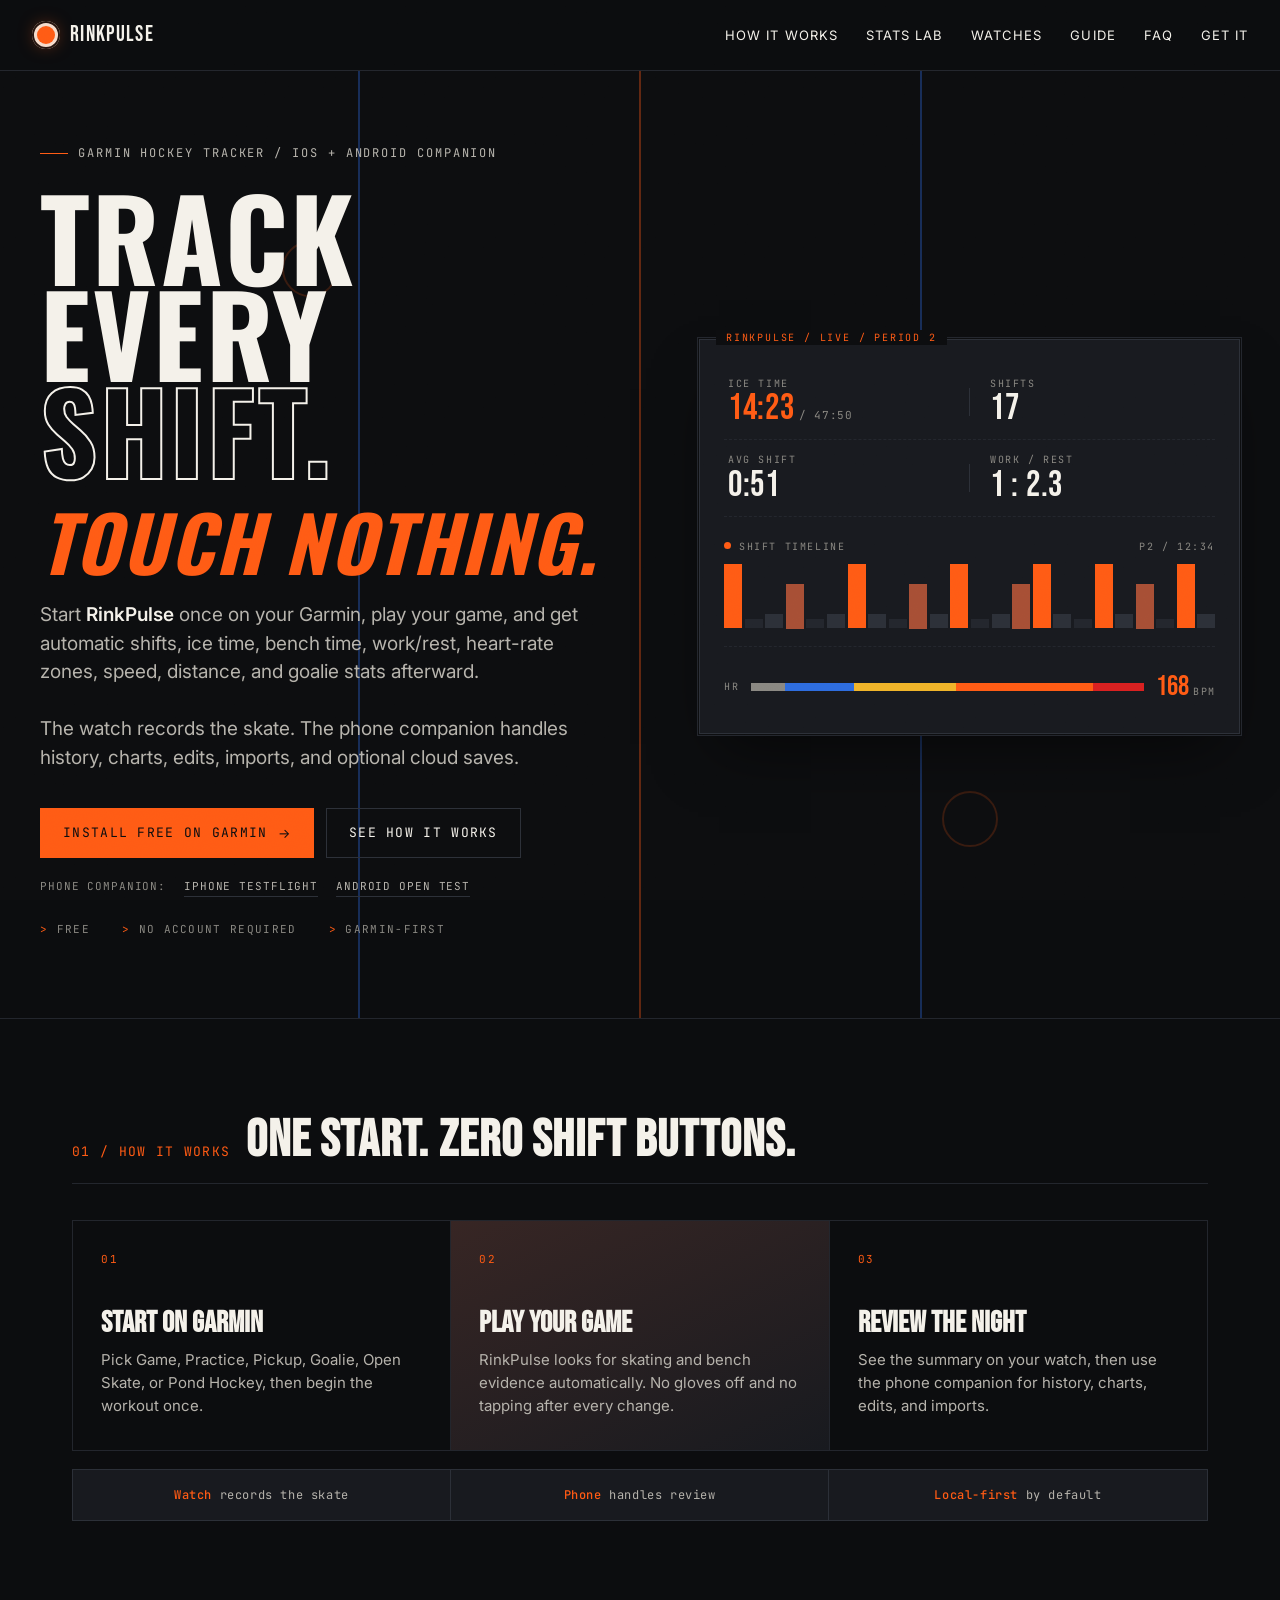
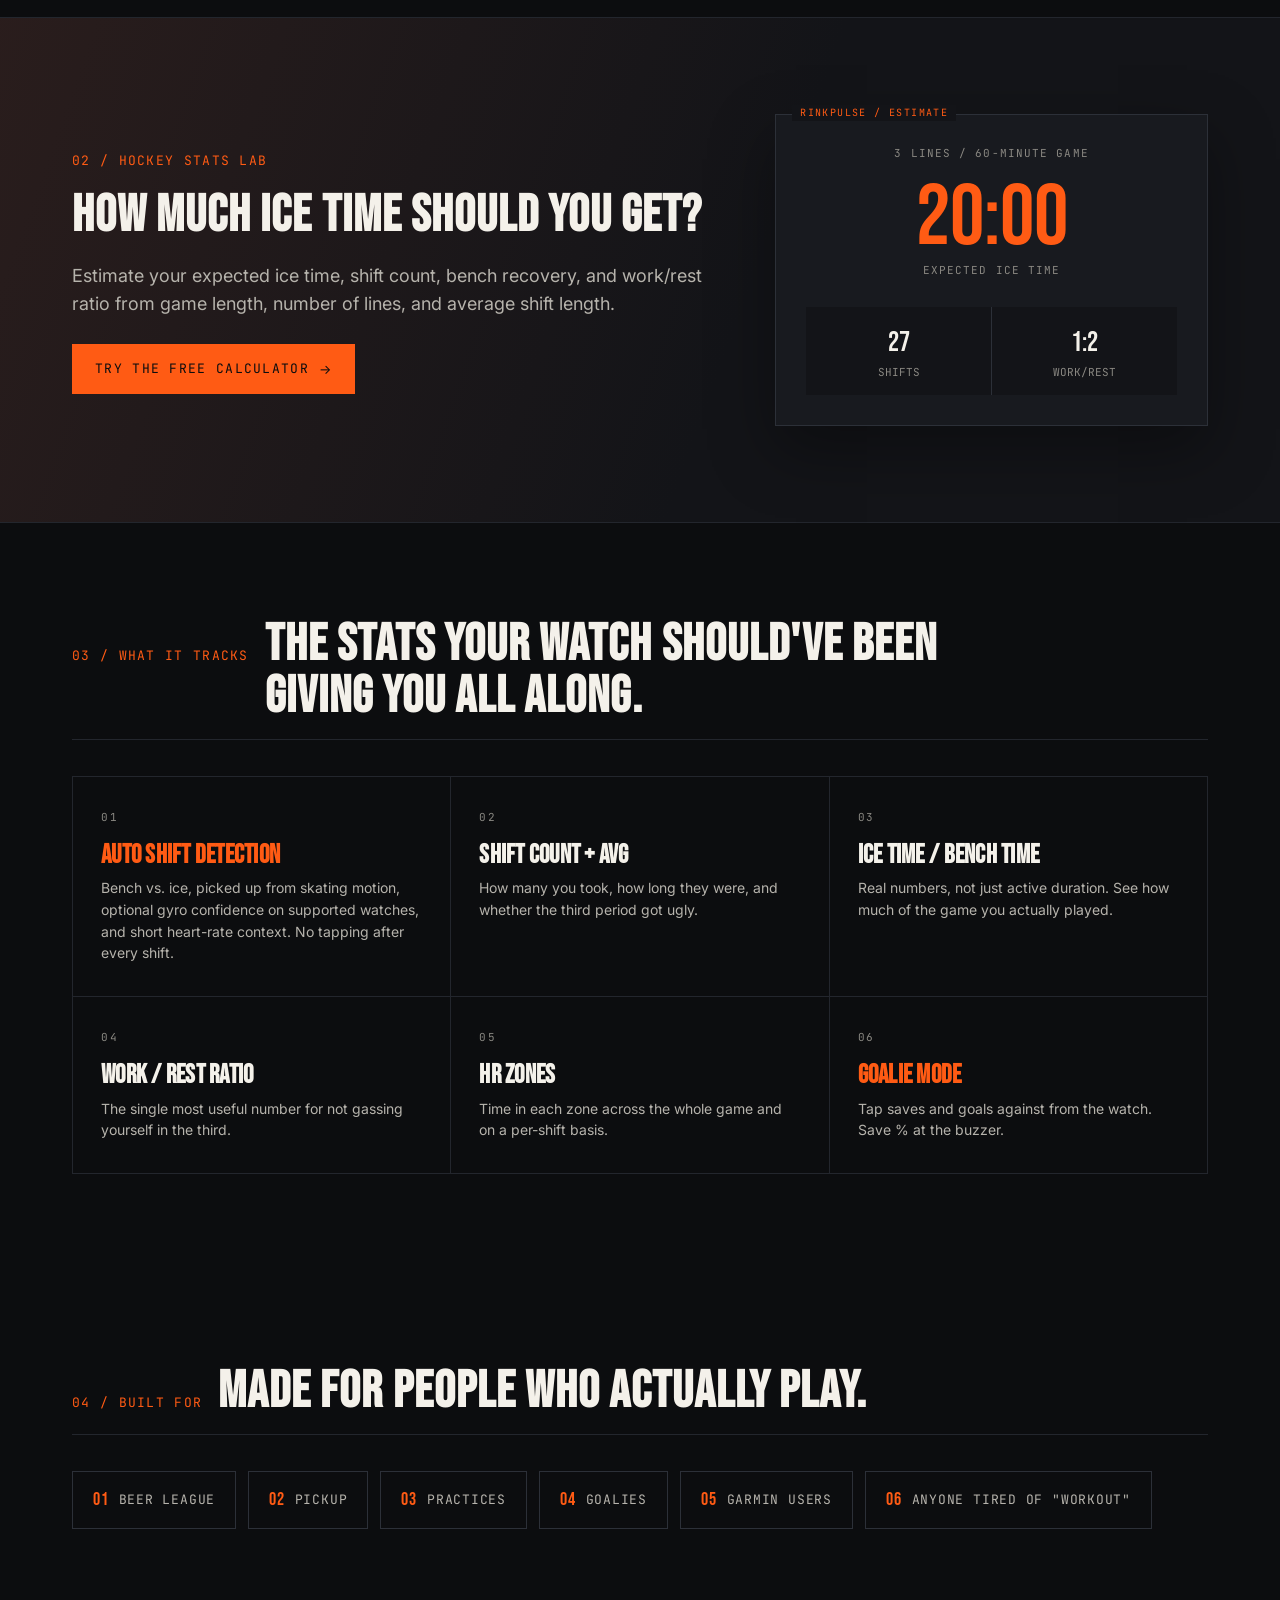
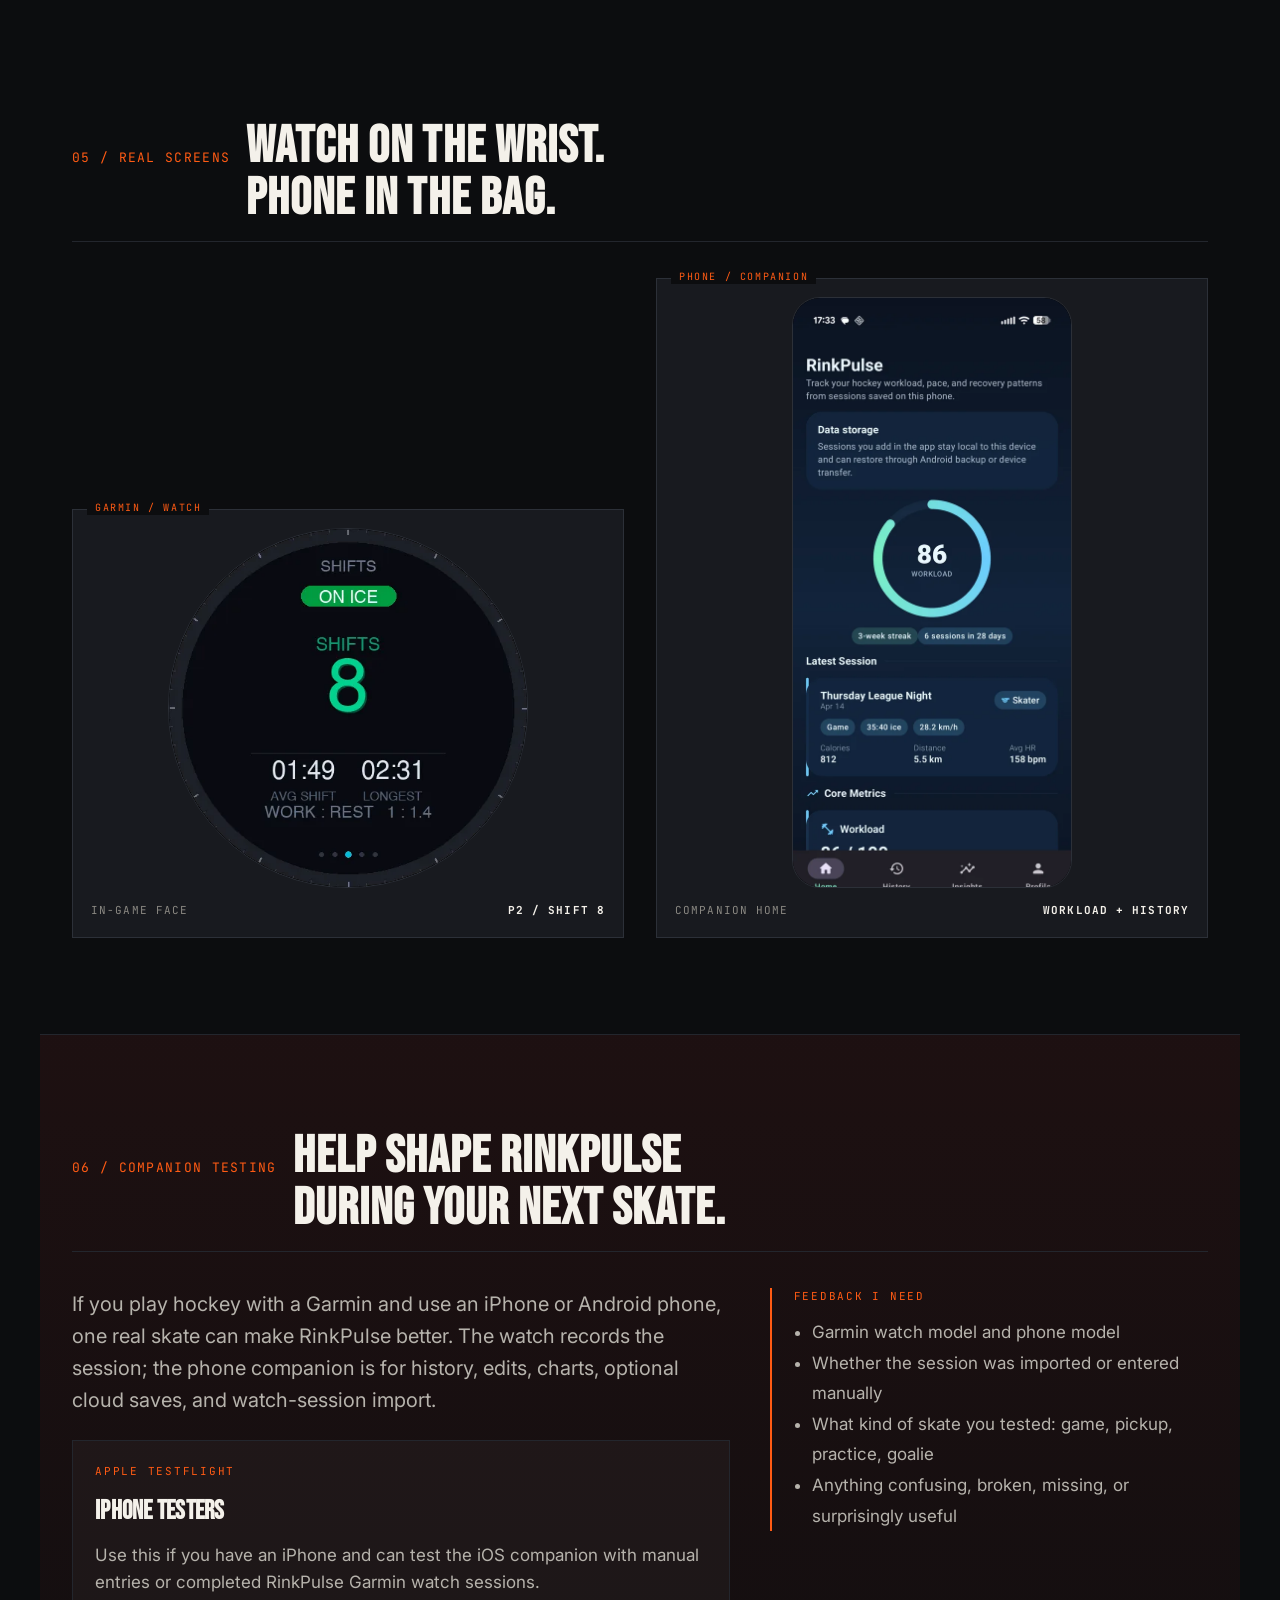
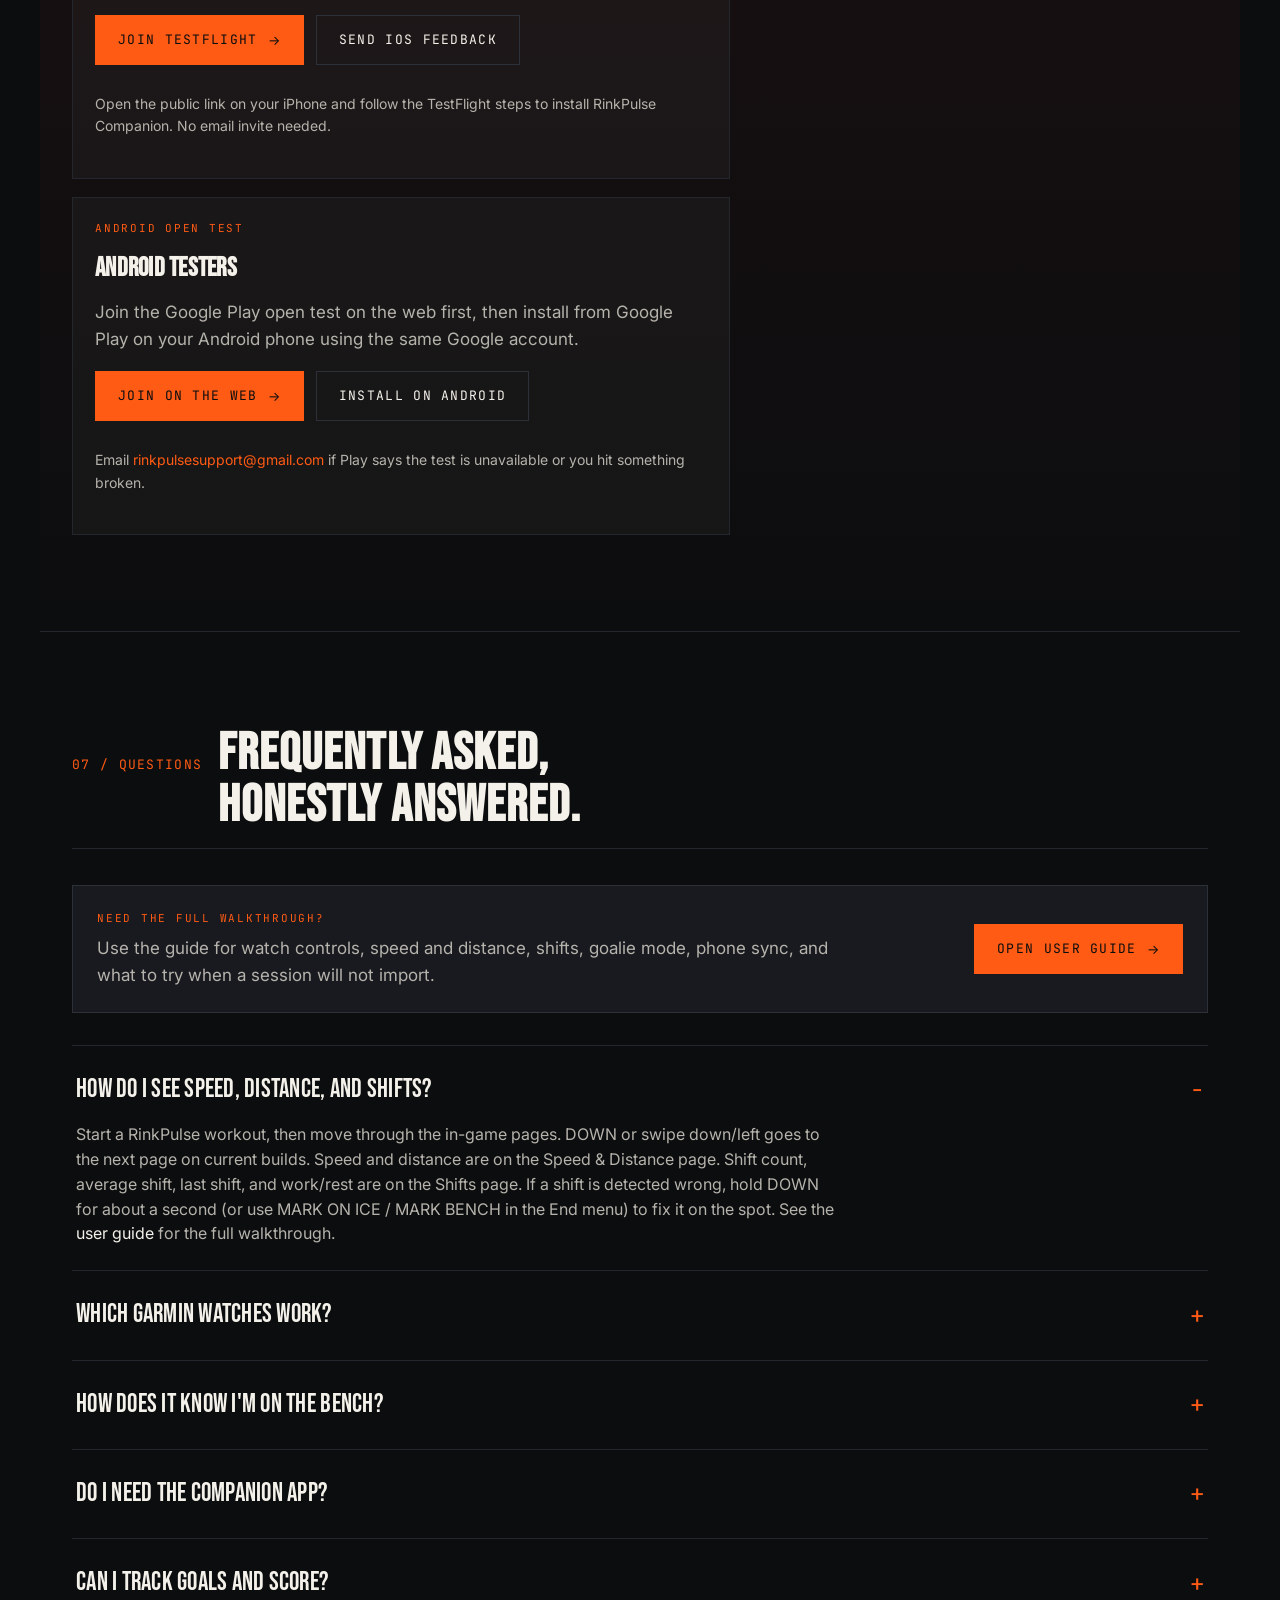
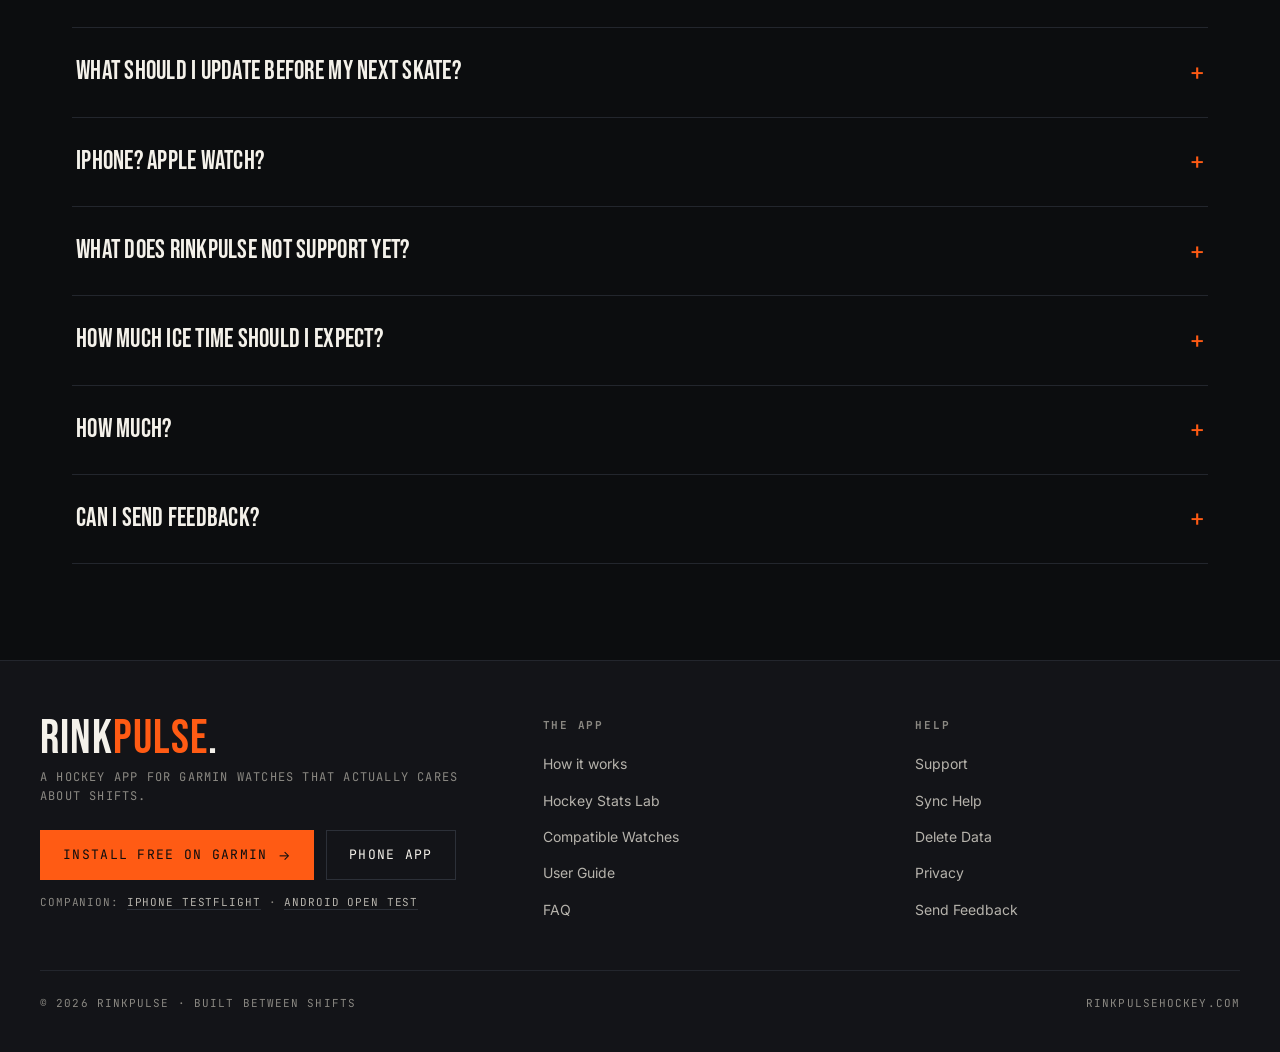
==== commit 329c58b5: "Merge branch 'site-refresh'" ====
--- a/index.html
+++ b/index.html
@@ -391,7 +391,7 @@
   <div class="faq">
     <details open>
       <summary>How do I see speed, distance, and shifts?</summary>
-      <div class="faq-body">Start a RinkPulse workout, then move through the in-game pages. DOWN or swipe down/left goes to the next page on current builds. Speed and distance are on the Speed &amp; Distance page. Shift count, average shift, longest shift, and work/rest are on the Shifts page. See the <a href="guide.html">user guide</a> for the full walkthrough.</div>
+      <div class="faq-body">Start a RinkPulse workout, then move through the in-game pages. DOWN or swipe down/left goes to the next page on current builds. Speed and distance are on the Speed &amp; Distance page. Shift count, average shift, last shift, and work/rest are on the Shifts page. If a shift is detected wrong, hold DOWN for about a second (or use MARK ON ICE / MARK BENCH in the End menu) to fix it on the spot. See the <a href="guide.html">user guide</a> for the full walkthrough.</div>
     </details>
     <details>
       <summary>Which Garmin watches work?</summary>
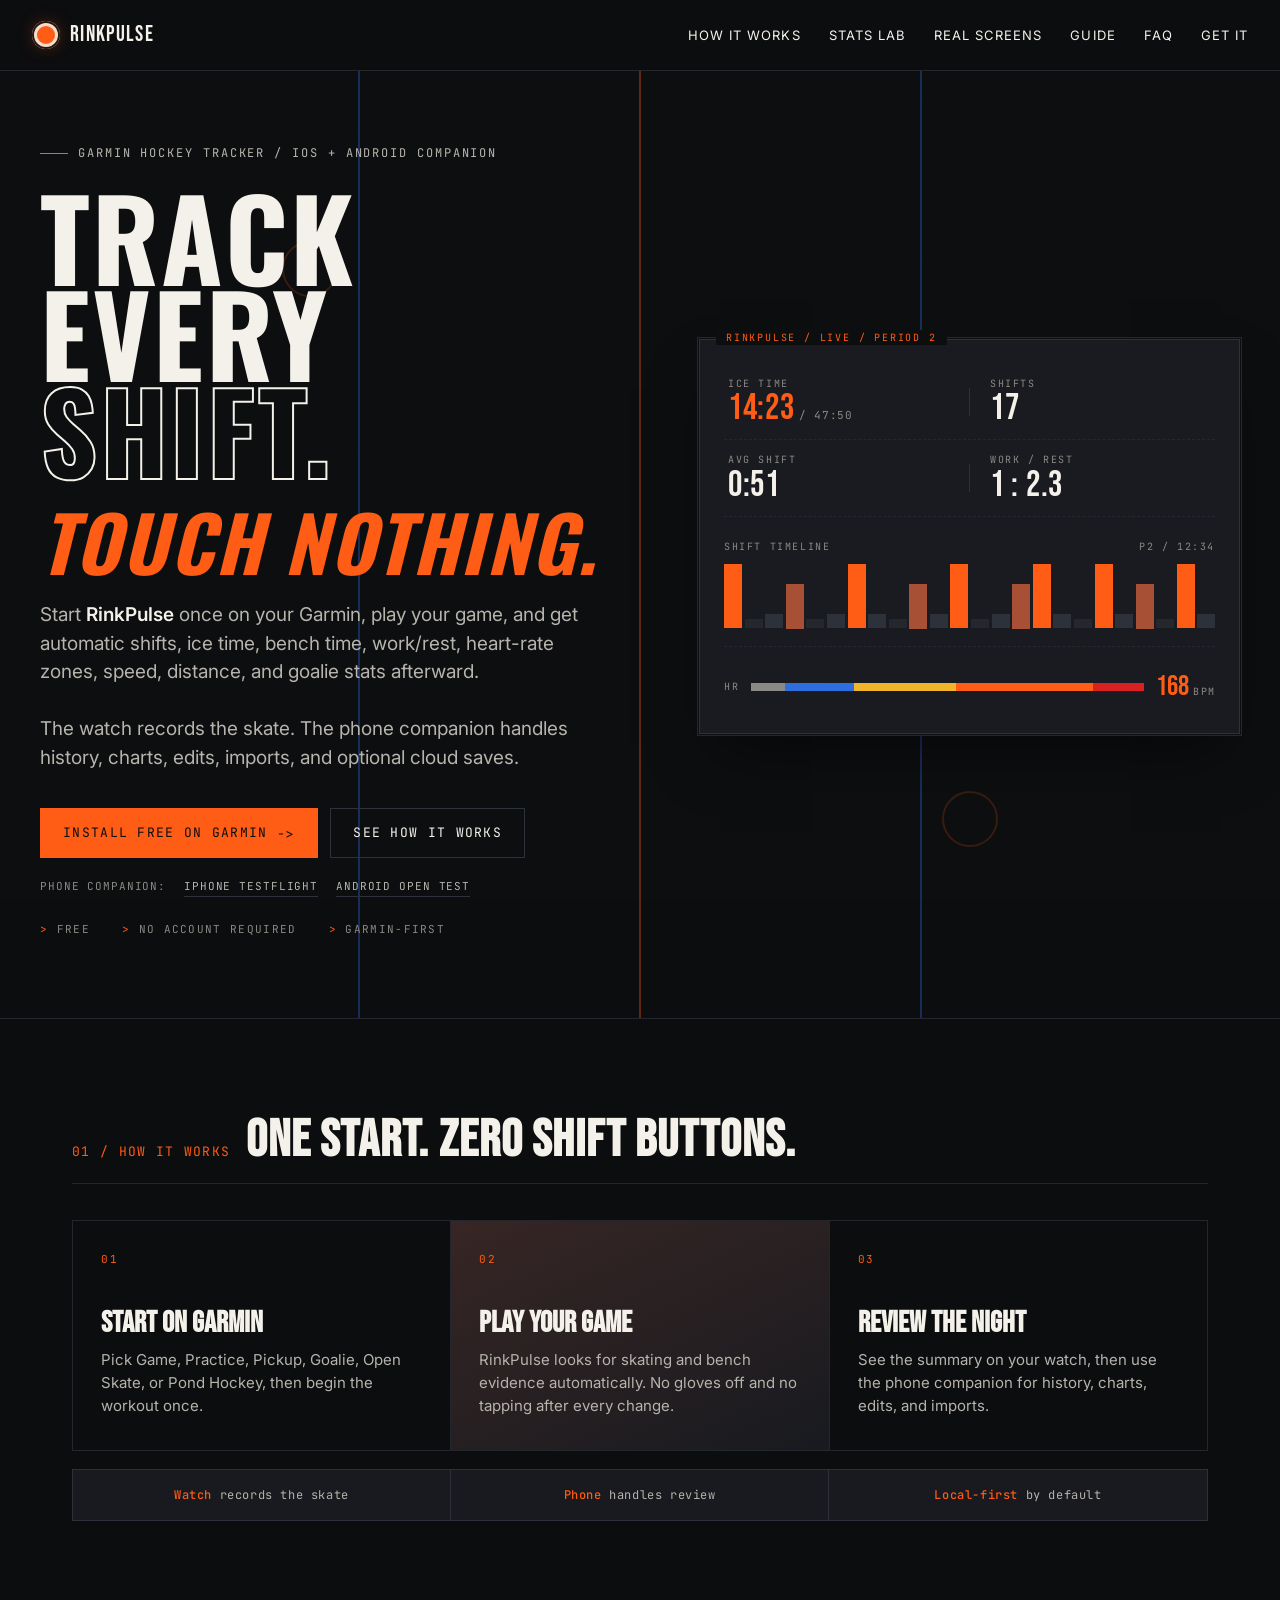
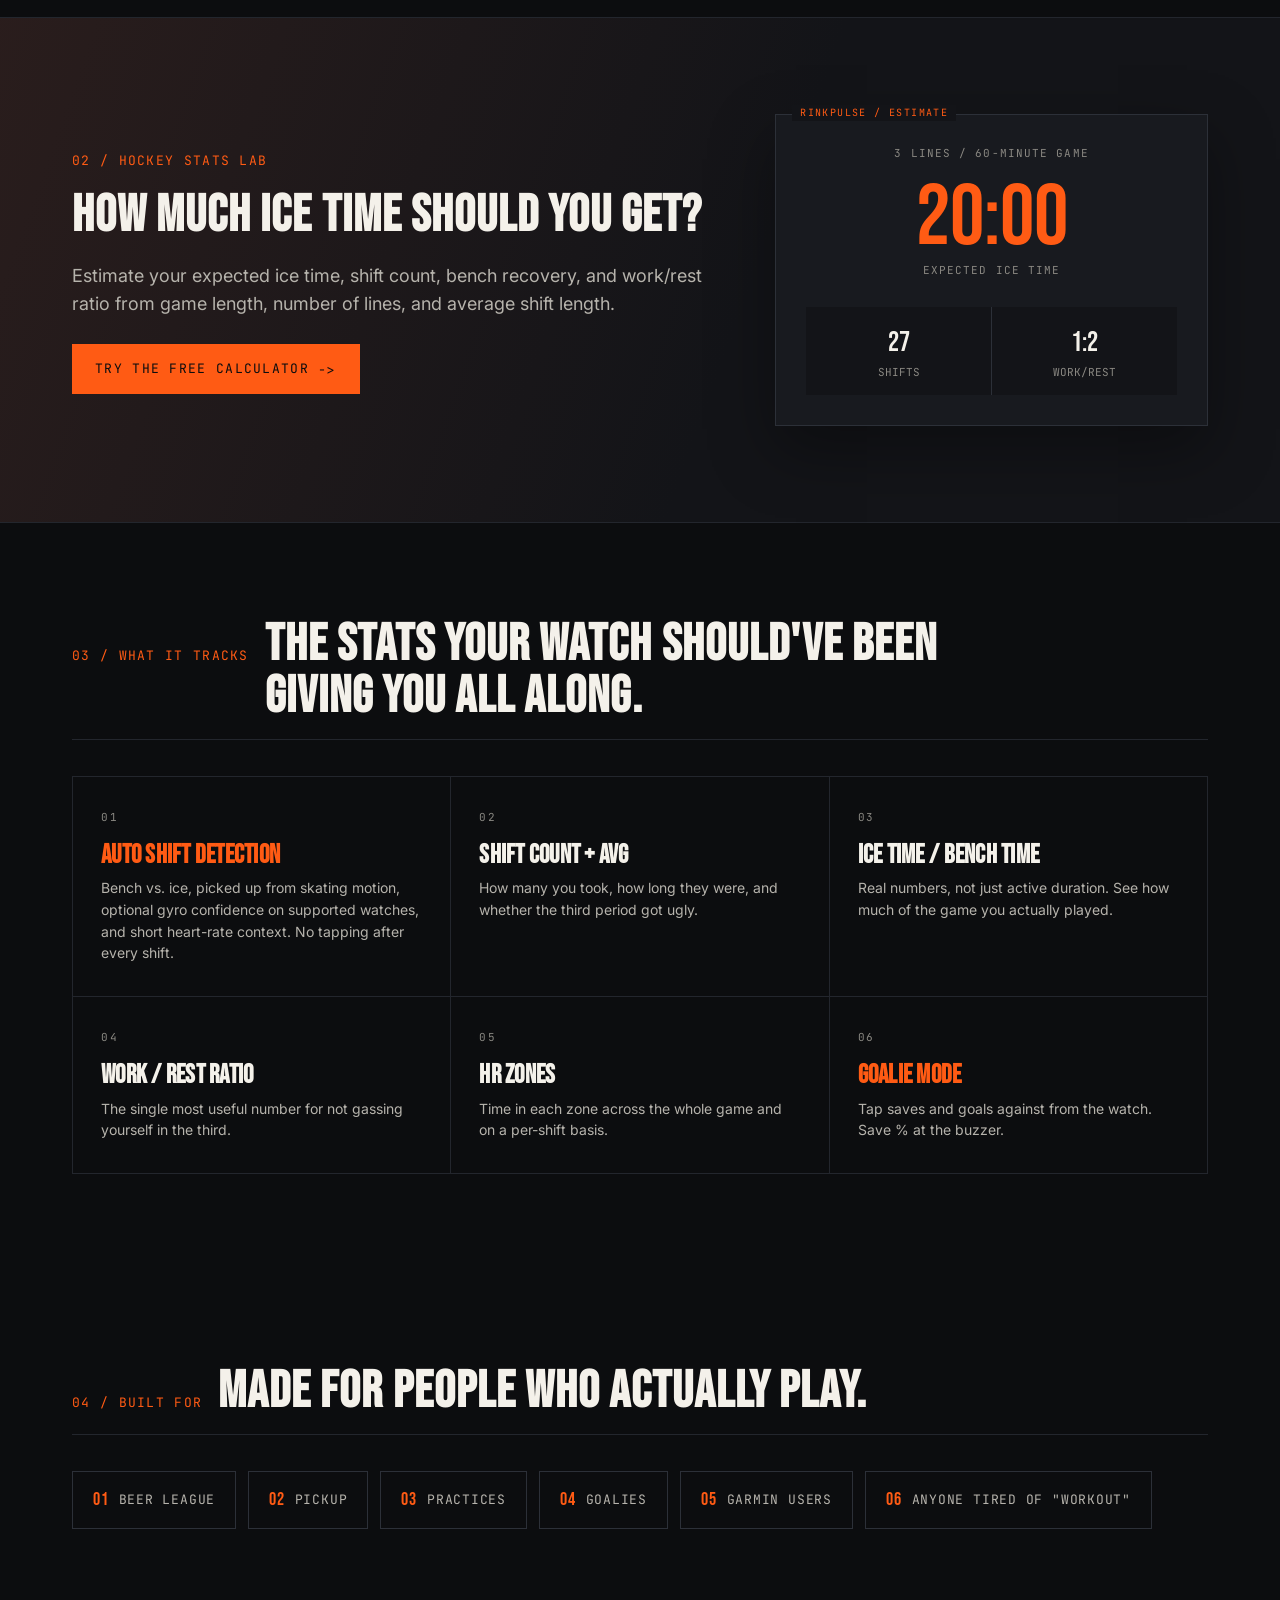
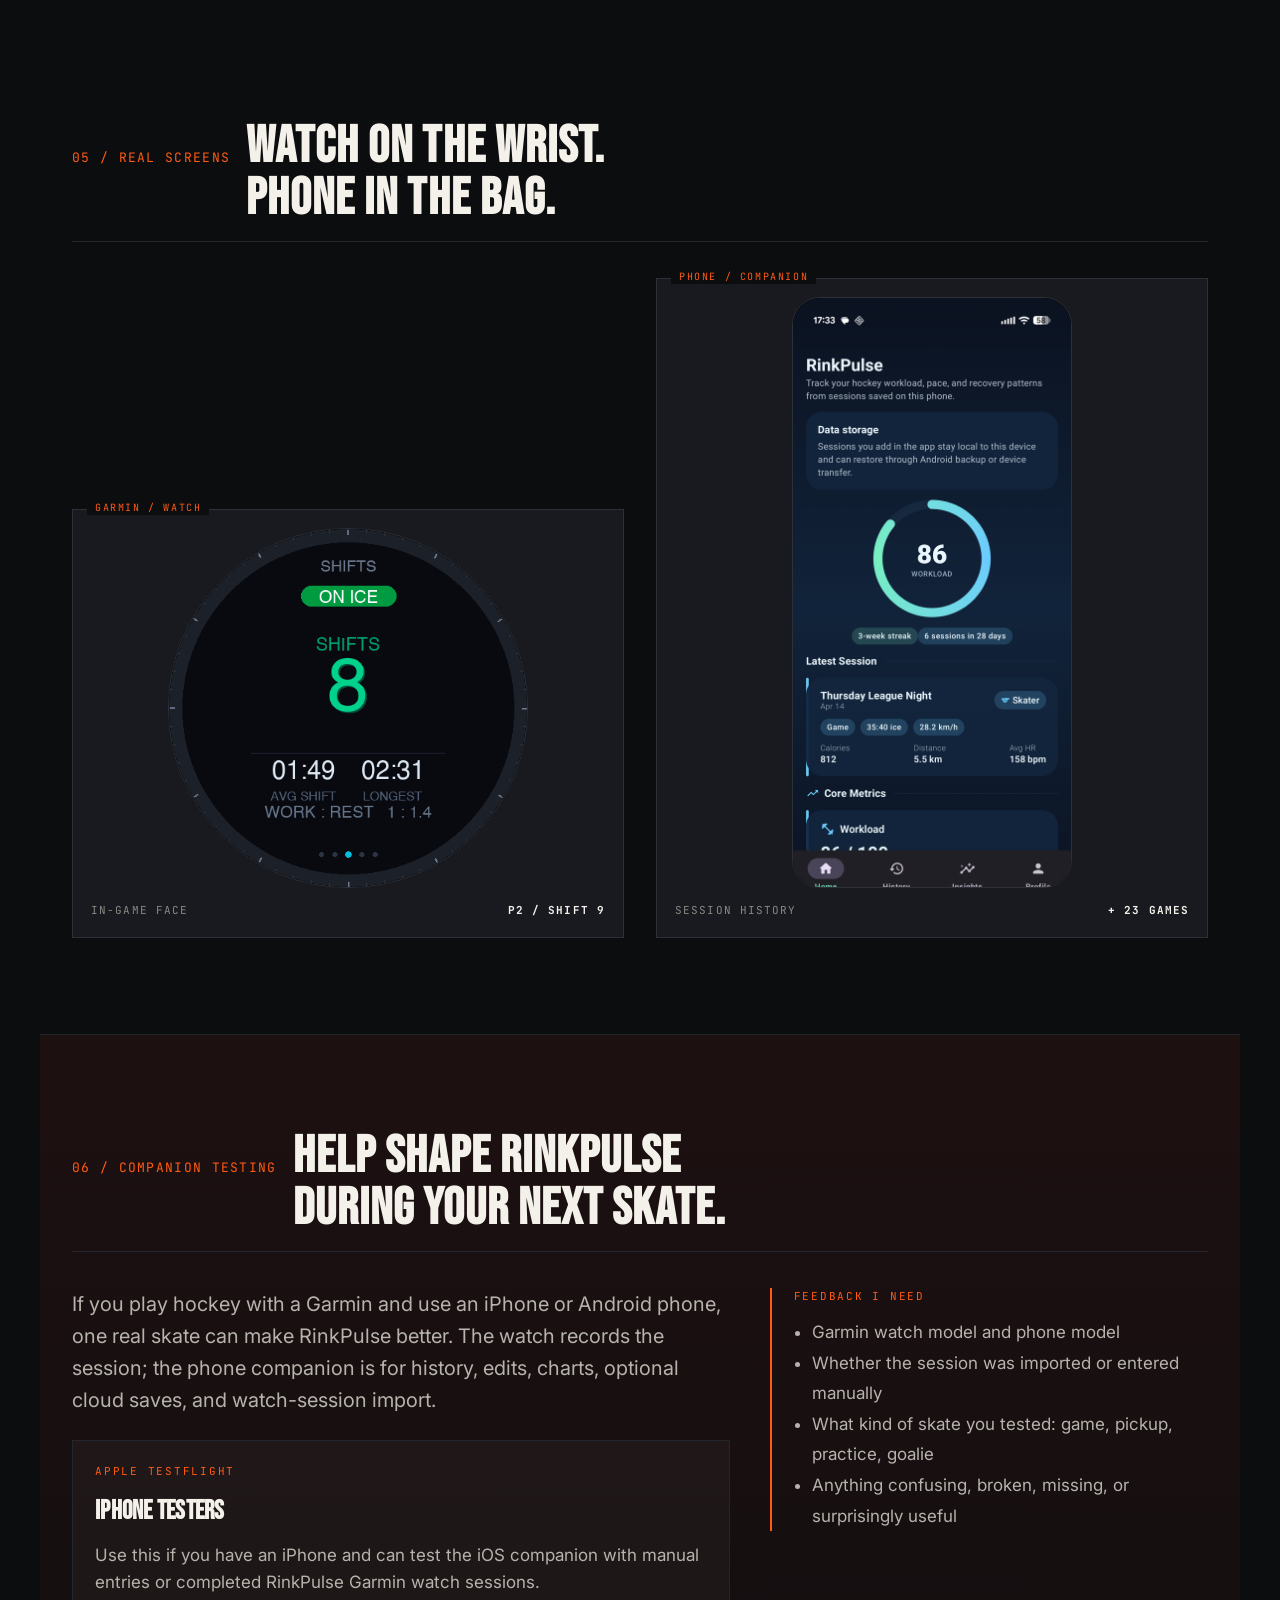
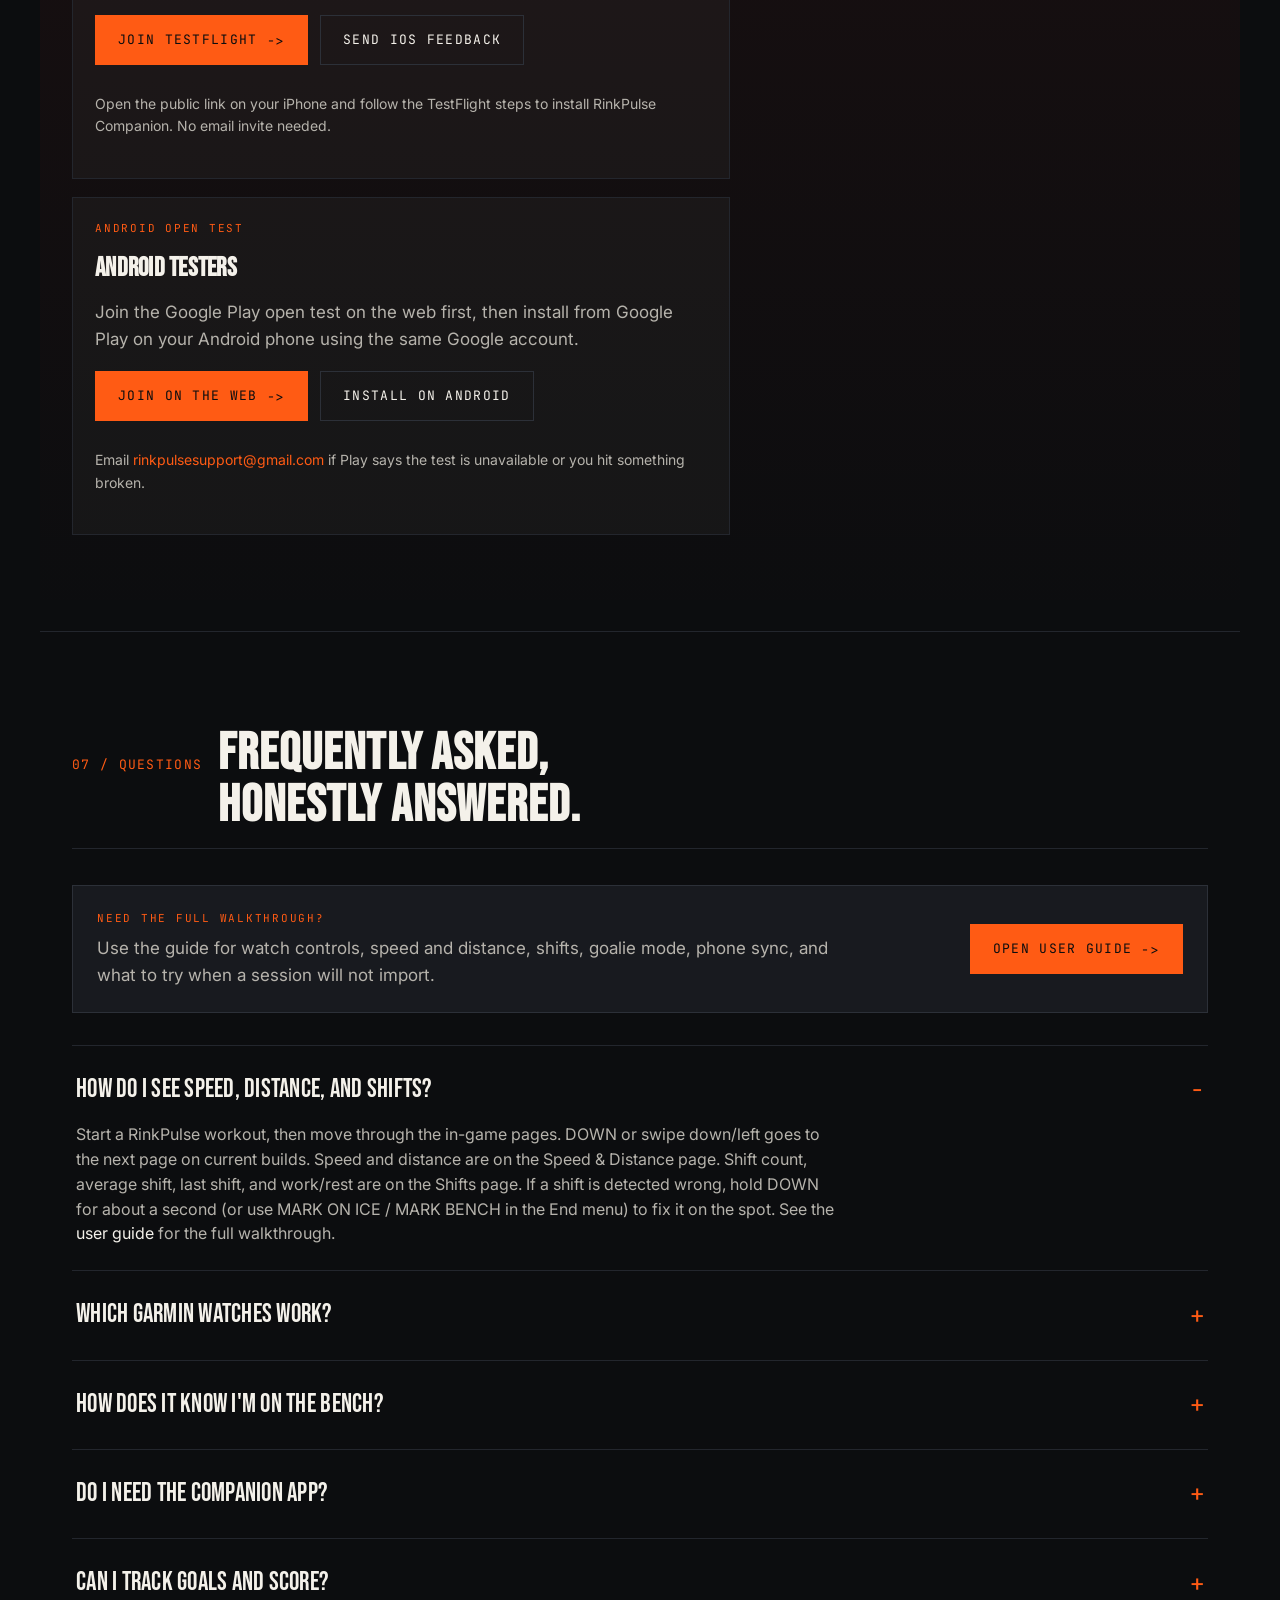
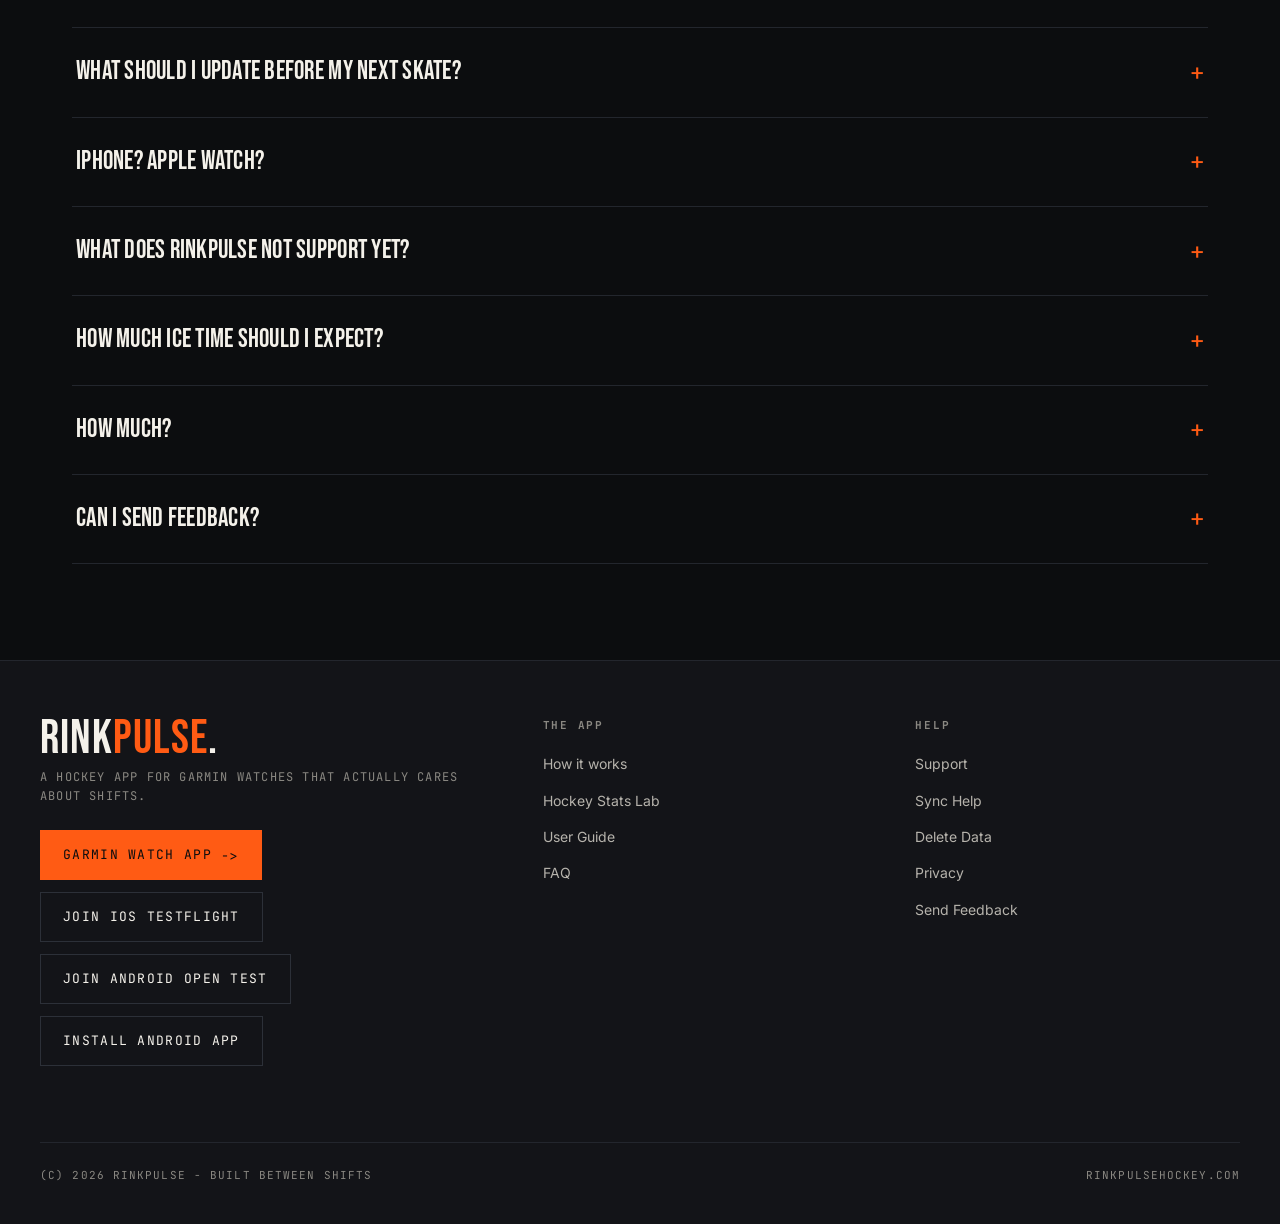
==== commit 355f7068: "Merge branch 'how-to-1.2'" ====
--- a/index.html
+++ b/index.html
@@ -1,5 +1,5 @@
 <!doctype html>
-<html lang="en" data-theme="dark">
+<html lang="en" data-theme="dark" data-hero="stencil">
 <head>
 <meta charset="utf-8" />
 <meta name="viewport" content="width=device-width,initial-scale=1" />
@@ -11,13 +11,7 @@
 <meta property="og:url" content="https://rinkpulsehockey.com/" />
 <meta property="og:type" content="website" />
 <meta property="og:site_name" content="RinkPulse" />
-<meta property="og:image" content="https://rinkpulsehockey.com/assets/og-card.png" />
-<meta property="og:image:width" content="1200" />
-<meta property="og:image:height" content="630" />
-<meta property="og:image:alt" content="RinkPulse: automatic hockey shift tracking on your Garmin watch" />
-<meta name="twitter:card" content="summary_large_image" />
-<meta name="twitter:image" content="https://rinkpulsehockey.com/assets/og-card.png" />
-<meta name="theme-color" content="#0c0d0f" />
+<meta name="twitter:card" content="summary" />
 <meta name="twitter:title" content="Track Every Shift. Touch Nothing. | RinkPulse" />
 <meta name="twitter:description" content="Automatic hockey shift tracking, ice time, work/rest, heart-rate zones, and goalie stats on your Garmin watch." />
 <script type="application/ld+json">
@@ -42,10 +36,8 @@
 <link rel="apple-touch-icon" href="assets/logo.png" />
 <link rel="preconnect" href="https://fonts.googleapis.com" />
 <link rel="preconnect" href="https://fonts.gstatic.com" crossorigin />
-<link href="https://fonts.googleapis.com/css2?family=Bebas+Neue&amp;family=Oswald:wght@500;700&amp;family=Inter:wght@400;500;600&amp;family=JetBrains+Mono:wght@400;500&amp;display=swap" rel="stylesheet" />
-<link rel="stylesheet" href="styles.css?v=20260928" />
-<script>document.documentElement.classList.add("js")</script>
-<script src="site.js?v=20260928" defer></script>
+<link href="https://fonts.googleapis.com/css2?family=Bebas+Neue&amp;family=Oswald:wght@500;700&amp;family=Inter:wght@400;500;600&amp;family=JetBrains+Mono:wght@400;500&amp;family=Playfair+Display:ital,wght@1,900&amp;display=swap" rel="stylesheet" />
+<link rel="stylesheet" href="styles.css?v=20260818" />
 </head>
 <body>
 
@@ -55,10 +47,10 @@
     <span class="brand-mark" aria-hidden="true"></span>
     RINKPULSE
   </a>
-  <nav class="nav-links" aria-label="Main navigation">
+  <nav class="nav-links">
     <a href="#how-it-works">How it works</a>
     <a href="stats-lab.html">Stats Lab</a>
-    <a href="compatible-watches.html">Watches</a>
+    <a href="#screens">Real screens</a>
     <a href="guide.html">Guide</a>
     <a href="#faq">FAQ</a>
     <a href="#get">Get it</a>
@@ -68,7 +60,7 @@
     <nav aria-label="Mobile navigation">
       <a href="#how-it-works">How it works</a>
       <a href="stats-lab.html">Stats Lab</a>
-      <a href="compatible-watches.html">Watches</a>
+      <a href="#screens">Real screens</a>
       <a href="guide.html">User guide</a>
       <a href="#faq">FAQ</a>
       <a href="#get">Get it</a>
@@ -93,11 +85,11 @@
       </h1>
       <p class="hero-sub">
         Start <strong>RinkPulse</strong> once on your Garmin, play your game, and get automatic shifts, ice time, bench time, work/rest, heart-rate zones, speed, distance, and goalie stats afterward.
-        <span class="hero-sub-more"><br /><br />
-        The watch records the skate. The phone companion handles history, charts, edits, imports, and optional cloud saves.</span>
+        <br /><br />
+        The watch records the skate. The phone companion handles history, charts, edits, imports, and optional cloud saves.
       </p>
       <div class="hero-ctas">
-        <a id="hero-install" class="btn btn-primary" href="https://apps.garmin.com/en-US/apps/036b4e61-03af-4946-bc52-89ec13ca7724" target="_blank" rel="noopener">Install Free on Garmin <span class="btn-arrow" aria-hidden="true">→</span></a>
+        <a class="btn btn-primary" href="https://apps.garmin.com/en-US/apps/036b4e61-03af-4946-bc52-89ec13ca7724" target="_blank" rel="noopener">Install Free on Garmin <span class="btn-arrow">-&gt;</span></a>
         <a class="btn" href="#how-it-works">See how it works</a>
       </div>
       <div class="platform-links" aria-label="Companion app options">
@@ -139,7 +131,7 @@
 
       <div class="shift-chart" aria-label="Shift timeline">
         <div class="shift-chart-label">
-          <span><span class="sb-live" aria-hidden="true"></span>Shift Timeline</span>
+          <span>Shift Timeline</span>
           <span>P2 / 12:34</span>
         </div>
         <div class="shift-bars" aria-hidden="true">
@@ -223,7 +215,7 @@
     <span class="section-num">02 / HOCKEY STATS LAB</span>
     <h2 class="section-title">How much ice time should you get?</h2>
     <p>Estimate your expected ice time, shift count, bench recovery, and work/rest ratio from game length, number of lines, and average shift length.</p>
-    <a class="btn btn-primary" href="stats-lab.html">Try the free calculator <span class="btn-arrow" aria-hidden="true">→</span></a>
+    <a class="btn btn-primary" href="stats-lab.html">Try the free calculator <span class="btn-arrow">-&gt;</span></a>
   </div>
   <div class="lab-score" aria-label="Example ice-time estimate">
     <div class="lab-score-label">3 lines / 60-minute game</div>
@@ -305,22 +297,22 @@
     <div class="device device-watch">
       <div class="device-label">GARMIN / WATCH</div>
       <div class="device-frame">
-        <picture><source srcset="assets/watch-screenshot.webp" type="image/webp" /><img src="assets/watch-screenshot.png" width="480" height="480" loading="lazy" decoding="async" alt="RinkPulse Garmin watch Shifts page showing 8 shifts, on ice, average shift, longest shift and work/rest" /></picture>
+        <img src="assets/watch-screenshot.png" alt="RinkPulse Garmin watch shift screen" />
       </div>
       <div class="device-foot">
         <span>In-game face</span>
-        <strong>P2 / SHIFT 8</strong>
+        <strong>P2 / SHIFT 9</strong>
       </div>
     </div>
 
     <div class="device device-phone">
       <div class="device-label">PHONE / COMPANION</div>
       <div class="device-frame">
-        <picture><source srcset="assets/phone-screenshot.webp" type="image/webp" /><img src="assets/phone-screenshot.png" width="560" height="1250" loading="lazy" decoding="async" alt="RinkPulse Companion home screen with workload score and latest session" /></picture>
+        <img src="assets/phone-screenshot.png" alt="RinkPulse Companion home screen" />
       </div>
       <div class="device-foot">
-        <span>Companion home</span>
-        <strong>WORKLOAD + HISTORY</strong>
+        <span>Session history</span>
+        <strong>+ 23 GAMES</strong>
       </div>
     </div>
   </div>
@@ -344,7 +336,7 @@
           <h3>iPhone testers</h3>
           <p>Use this if you have an iPhone and can test the iOS companion with manual entries or completed RinkPulse Garmin watch sessions.</p>
           <div class="hero-ctas">
-            <a class="btn btn-primary" href="https://testflight.apple.com/join/7v8WSfyg" target="_blank" rel="noopener">Join TestFlight <span class="btn-arrow" aria-hidden="true">→</span></a>
+            <a class="btn btn-primary" href="https://testflight.apple.com/join/7v8WSfyg" target="_blank" rel="noopener">Join TestFlight <span class="btn-arrow">-&gt;</span></a>
             <a class="btn" href="mailto:rinkpulsesupport@gmail.com?subject=RinkPulse%20iOS%20TestFlight%20Feedback">Send iOS Feedback</a>
           </div>
           <p class="beta-email-fallback">Open the public link on your iPhone and follow the TestFlight steps to install RinkPulse Companion. No email invite needed.</p>
@@ -355,7 +347,7 @@
           <h3>Android testers</h3>
           <p>Join the Google Play open test on the web first, then install from Google Play on your Android phone using the same Google account.</p>
           <div class="hero-ctas">
-            <a class="btn btn-primary" href="https://play.google.com/apps/testing/com.rinkpulse.companion" target="_blank" rel="noopener">Join on the Web <span class="btn-arrow" aria-hidden="true">→</span></a>
+            <a class="btn btn-primary" href="https://play.google.com/apps/testing/com.rinkpulse.companion" target="_blank" rel="noopener">Join on the Web <span class="btn-arrow">-&gt;</span></a>
             <a class="btn" href="https://play.google.com/store/apps/details?id=com.rinkpulse.companion" target="_blank" rel="noopener">Install on Android</a>
           </div>
           <p class="beta-email-fallback">Email <a href="mailto:rinkpulsesupport@gmail.com?subject=RinkPulse%20Android%20Open%20Test%20Feedback">rinkpulsesupport@gmail.com</a> if Play says the test is unavailable or you hit something broken.</p>
@@ -385,7 +377,7 @@
       <div class="faq-guide-kicker">Need the full walkthrough?</div>
       <p>Use the guide for watch controls, speed and distance, shifts, goalie mode, phone sync, and what to try when a session will not import.</p>
     </div>
-    <a class="btn btn-primary" href="guide.html">Open User Guide <span class="btn-arrow" aria-hidden="true">→</span></a>
+    <a class="btn btn-primary" href="guide.html">Open User Guide <span class="btn-arrow">-&gt;</span></a>
   </div>
 
   <div class="faq">
@@ -395,7 +387,7 @@
     </details>
     <details>
       <summary>Which Garmin watches work?</summary>
-      <div class="faq-body">A wide set of Forerunner, fenix, Instinct, Venu, vivoactive, epix, Enduro, MARQ, D2, Descent, and Approach watches that support Connect IQ watch apps. See the full <a href="compatible-watches.html">list of compatible Garmin watches</a> (84 models), or check your watch on the Connect IQ store page.</div>
+      <div class="faq-body">A wide set of Forerunner, fenix, Instinct, Venu, vivoactive, epix, Enduro, MARQ, D2, Descent, and Approach watches that support Connect IQ watch apps. If your watch can install third-party Connect IQ apps, it may be supported.</div>
     </details>
     <details>
       <summary>How does it know I'm on the bench?</summary>
@@ -442,18 +434,18 @@
     <div>
       <div class="footer-brand">RINK<span class="accent">PULSE</span>.</div>
       <div class="footer-tag">A hockey app for Garmin watches that actually cares about shifts.</div>
-      <div class="hero-ctas footer-ctas">
-        <a id="get-watch" class="btn btn-primary" href="https://apps.garmin.com/en-US/apps/036b4e61-03af-4946-bc52-89ec13ca7724" target="_blank" rel="noopener">Install Free on Garmin <span class="btn-arrow" aria-hidden="true">→</span></a>
-        <a class="btn" href="#beta">Phone app</a>
-      </div>
-      <div class="footer-platforms">Companion: <a href="https://testflight.apple.com/join/7v8WSfyg" target="_blank" rel="noopener">iPhone TestFlight</a> · <a id="get-android" href="https://play.google.com/apps/testing/com.rinkpulse.companion" target="_blank" rel="noopener">Android open test</a></div>
+      <div class="hero-ctas" style="margin-top:24px;">
+        <a id="get-watch" class="btn btn-primary" href="https://apps.garmin.com/en-US/apps/036b4e61-03af-4946-bc52-89ec13ca7724" target="_blank" rel="noopener">Garmin Watch App <span class="btn-arrow">-&gt;</span></a>
+        <a class="btn" href="https://testflight.apple.com/join/7v8WSfyg" target="_blank" rel="noopener">Join iOS TestFlight</a>
+        <a id="get-android" class="btn" href="https://play.google.com/apps/testing/com.rinkpulse.companion" target="_blank" rel="noopener">Join Android Open Test</a>
+        <a class="btn" href="https://play.google.com/store/apps/details?id=com.rinkpulse.companion" target="_blank" rel="noopener">Install Android App</a>
+      </div>
     </div>
     <div class="footer-col">
       <h4>The App</h4>
       <ul>
         <li><a href="#how-it-works">How it works</a></li>
         <li><a href="stats-lab.html">Hockey Stats Lab</a></li>
-        <li><a href="compatible-watches.html">Compatible Watches</a></li>
         <li><a href="guide.html">User Guide</a></li>
         <li><a href="#faq">FAQ</a></li>
       </ul>
@@ -470,12 +462,12 @@
     </div>
   </div>
   <div class="footer-base">
-    <span>© 2026 RinkPulse · Built between shifts</span>
+    <span>(c) 2026 RinkPulse - Built between shifts</span>
     <span>rinkpulsehockey.com</span>
   </div>
 </footer>
 
-<a class="mobile-install-bar" href="https://apps.garmin.com/en-US/apps/036b4e61-03af-4946-bc52-89ec13ca7724" target="_blank" rel="noopener">Install Free on Garmin <span aria-hidden="true">→</span></a>
+<a class="mobile-install-bar" href="https://apps.garmin.com/en-US/apps/036b4e61-03af-4946-bc52-89ec13ca7724" target="_blank" rel="noopener">Install Free on Garmin <span aria-hidden="true">-&gt;</span></a>
 
 </body>
 </html>
